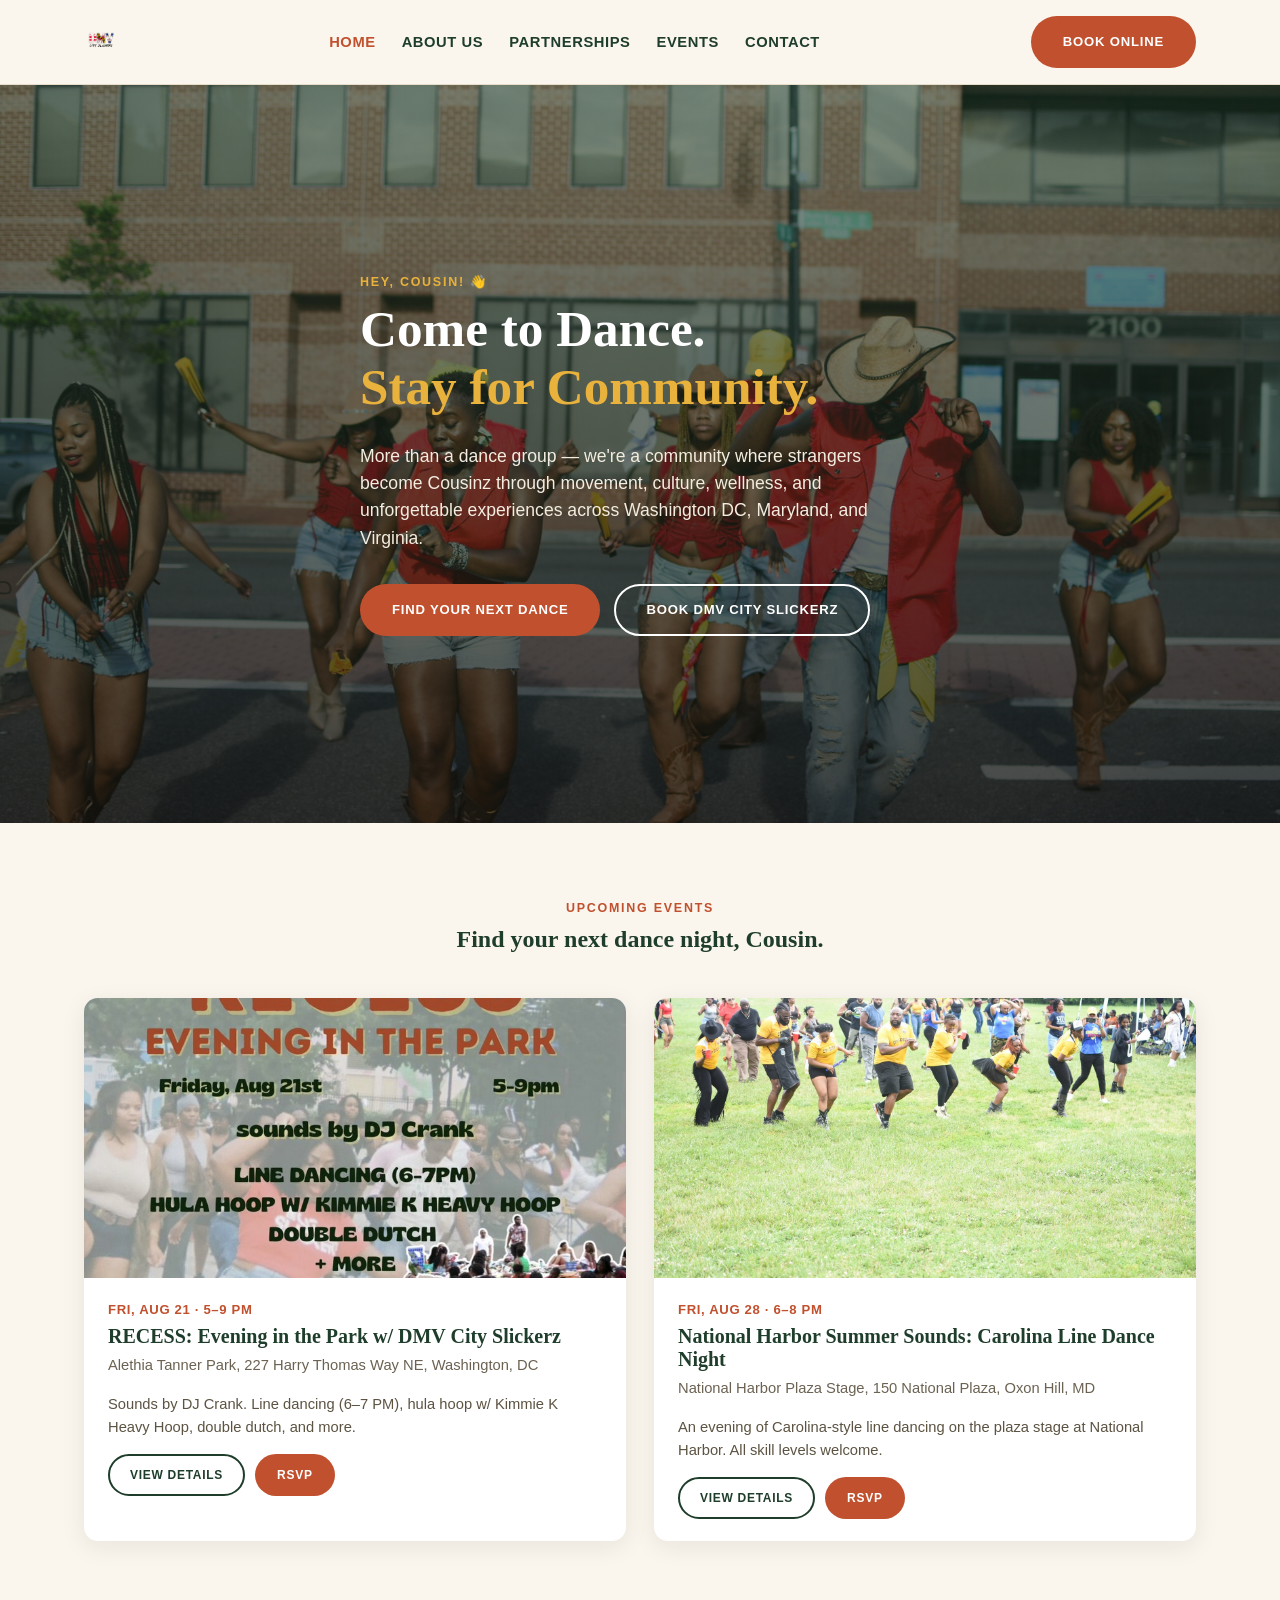
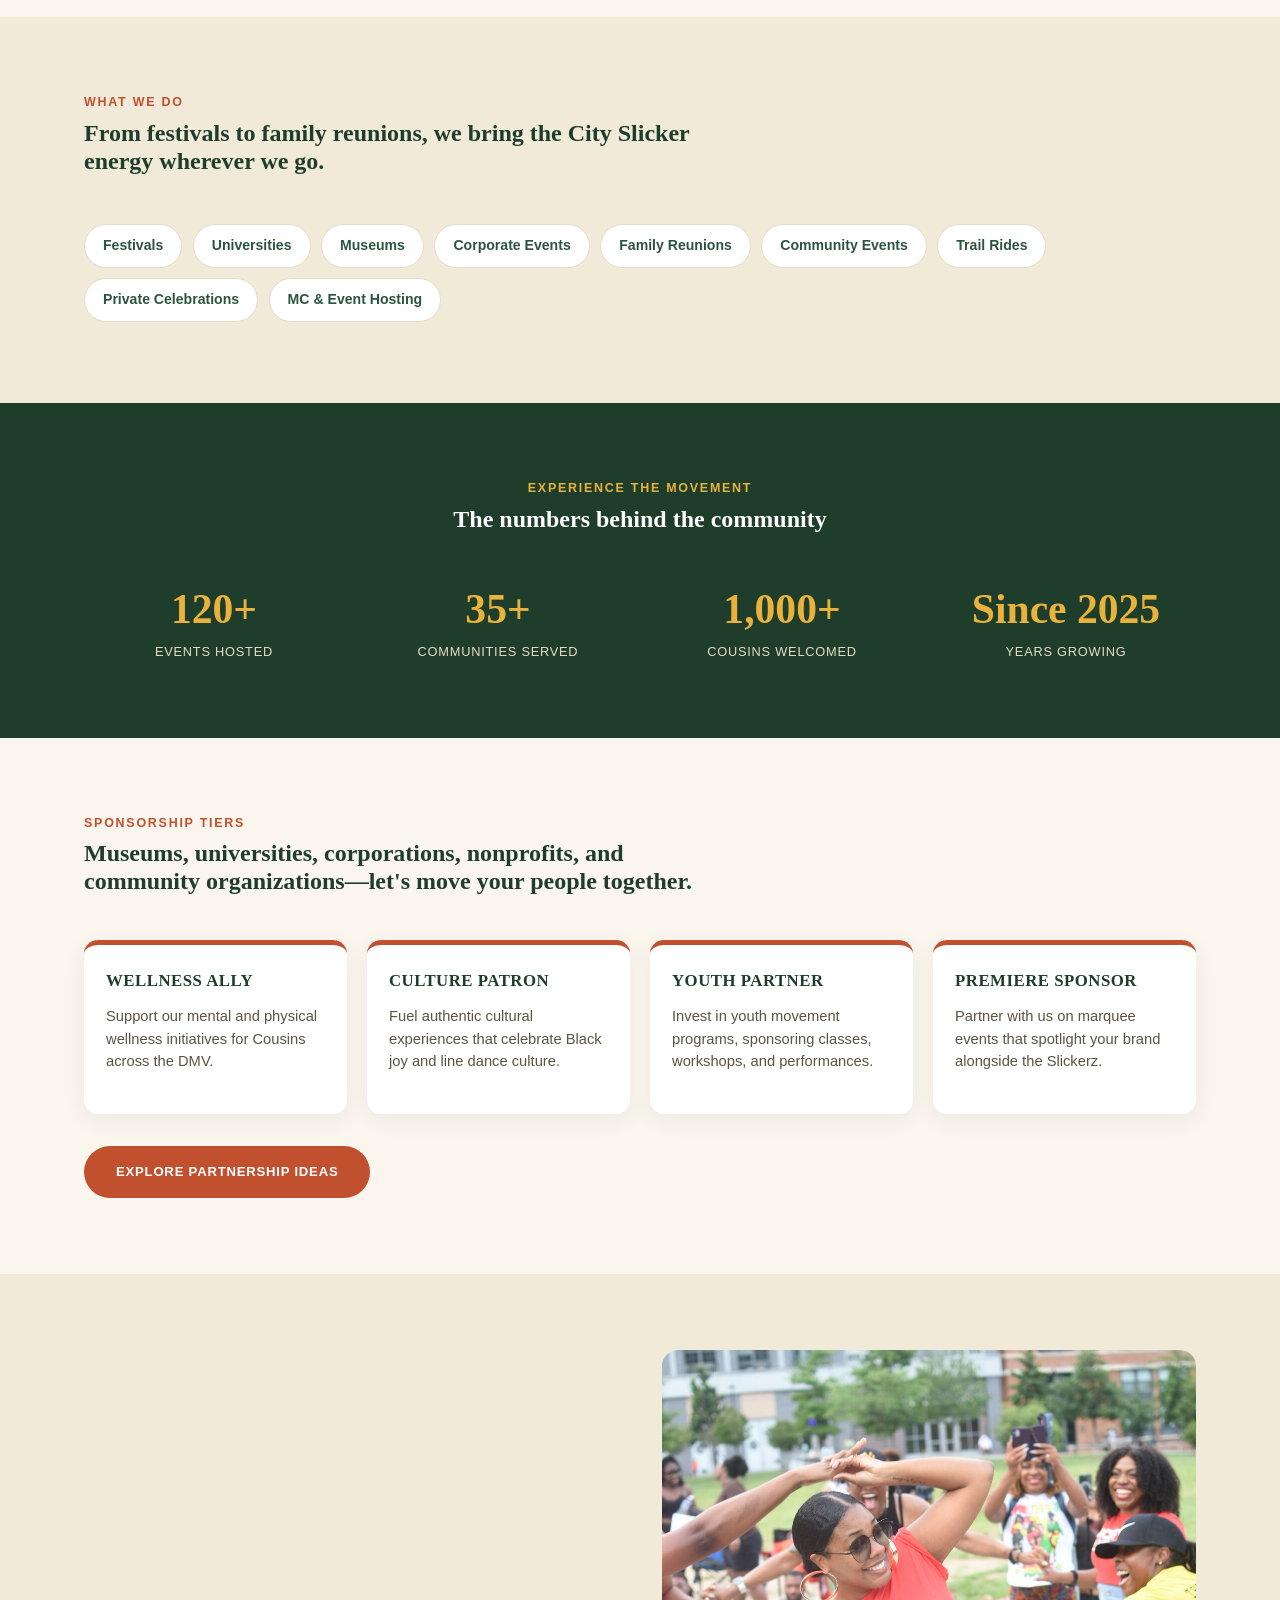
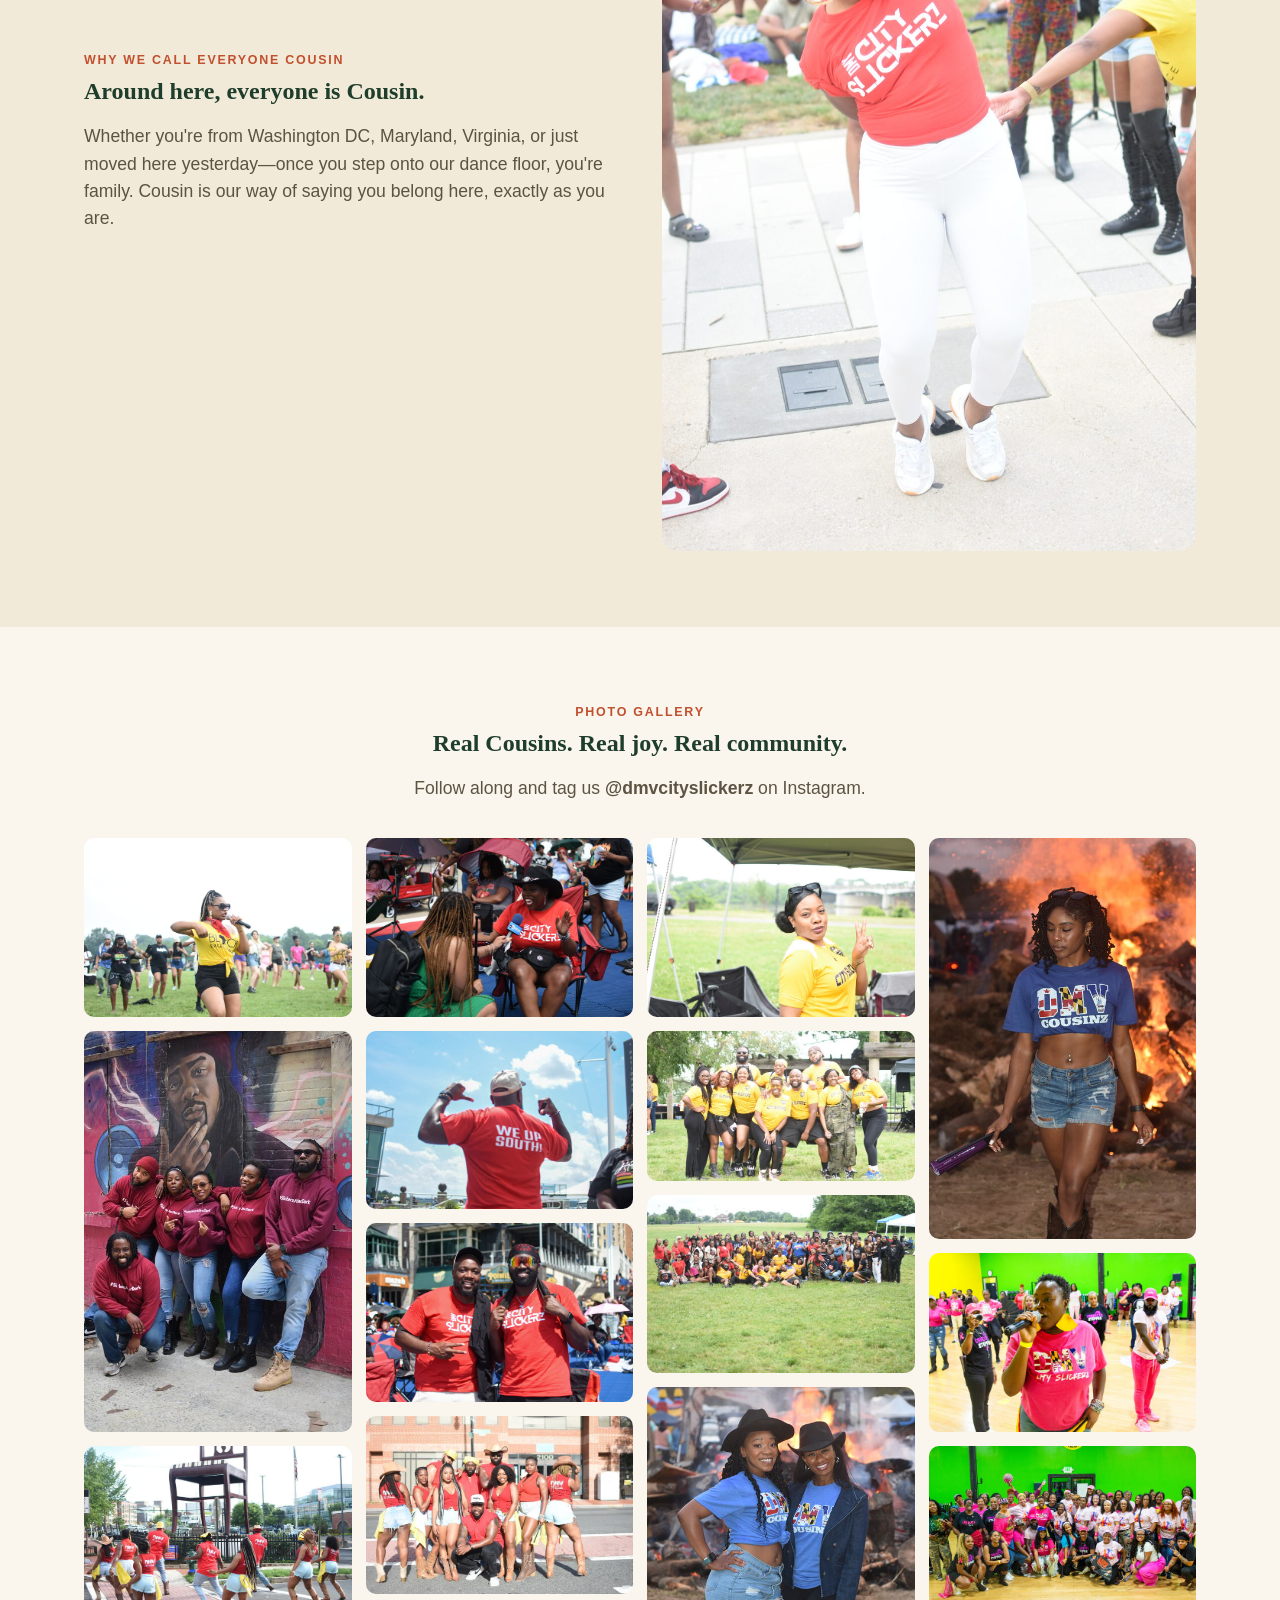
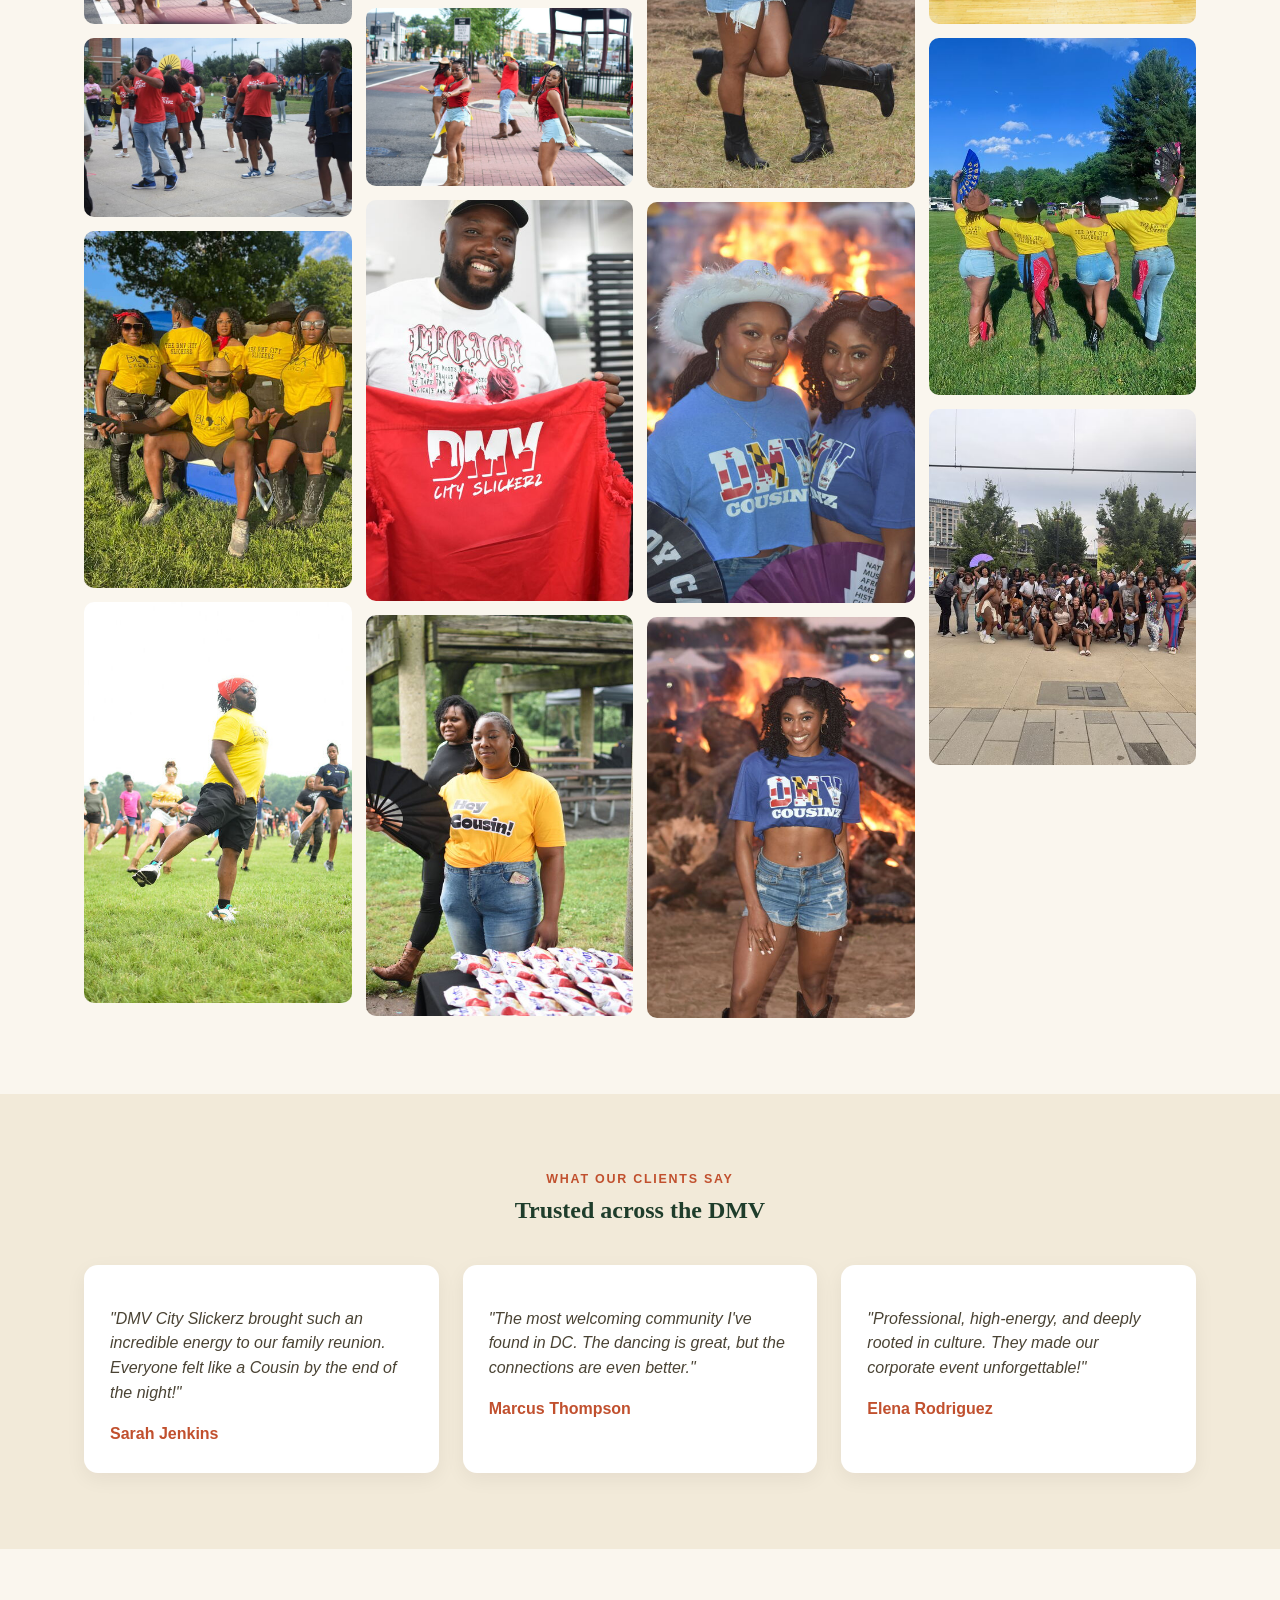
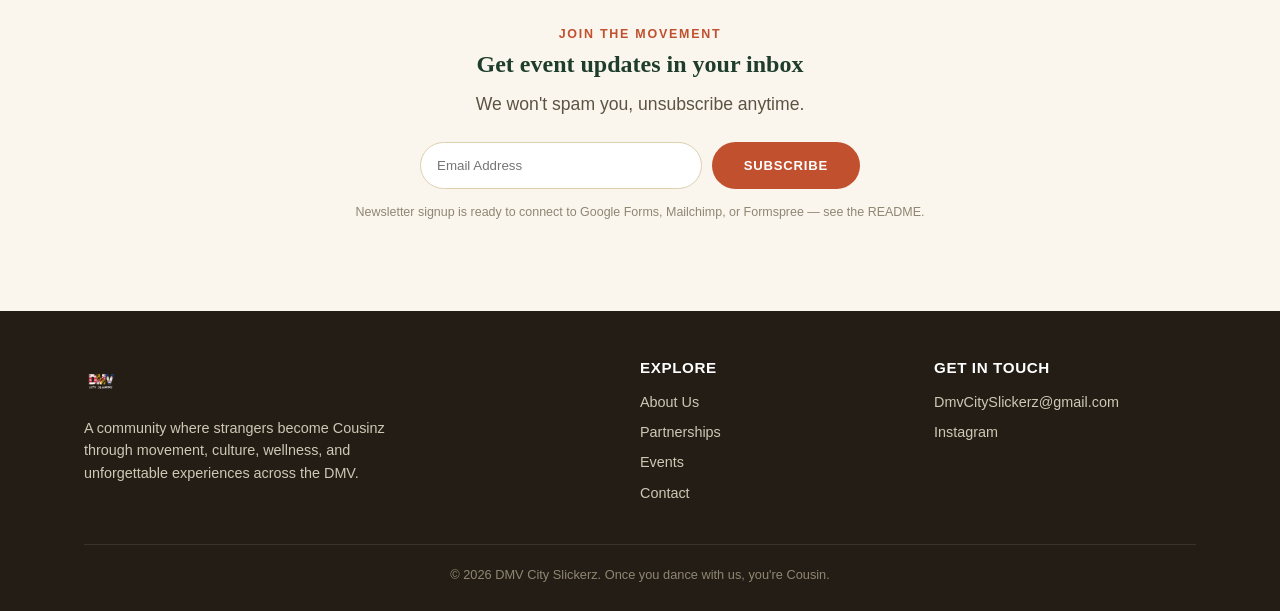
==== index.html @ c25ce5f4 "Replace logo text with image in header and footer" ====
<!DOCTYPE html>
<html lang="en">
<head>
<meta charset="UTF-8">
<meta name="viewport" content="width=device-width, initial-scale=1.0">
<title>DMV City Slickerz | Come to Dance. Stay for Community.</title>
<meta name="description" content="DMV City Slickerz is a line dance community across Washington DC, Maryland, and Virginia. Come to dance, stay for community — everyone's Cousin here.">
<link rel="stylesheet" href="css/style.css">
</head>
<body>

<header class="site-header">
  <nav class="nav">
    <a href="index.html" class="logo"><img src="images/logo-black.png" alt="DMV City Slickerz" style="height:44px;display:block;"></a>
    <ul class="nav-links">
      <li><a href="index.html" class="active">Home</a></li>
      <li><a href="about.html">About Us</a></li>
      <li><a href="partnerships.html">Partnerships</a></li>
      <li><a href="events.html">Events</a></li>
      <li><a href="contact.html">Contact</a></li>
    </ul>
    <div class="nav-cta">
      <a href="events.html" class="btn btn-rust">Book Online</a>
      <button class="nav-toggle" aria-label="Menu">&#9776;</button>
    </div>
  </nav>
</header>

<section class="hero" style="background-image:url('images/full_img_4703.jpg');">
  <div class="hero-inner">
    <span class="eyebrow">Hey, Cousin! &#128075;</span>
    <h1>Come to Dance.<br><em>Stay for Community.</em></h1>
    <p>More than a dance group — we're a community where strangers become Cousinz through movement, culture, wellness, and unforgettable experiences across Washington DC, Maryland, and Virginia.</p>
    <div class="btn-row">
      <a href="events.html" class="btn btn-rust">Find Your Next Dance</a>
      <a href="contact.html" class="btn btn-outline-light">Book DMV City Slickerz</a>
    </div>
  </div>
</section>

<section>
  <div class="wrap">
    <div class="section-head center" style="margin:0 auto 44px;">
      <span class="eyebrow">Upcoming Events</span>
      <h2>Find your next dance night, Cousin.</h2>
    </div>
    <div class="event-grid">
      <div class="event-card">
        <img src="images/full_recess_flyer.jpg" alt="RECESS: Evening in the Park flyer">
        <div class="event-body">
          <div class="event-date">Fri, Aug 21 &middot; 5&ndash;9 PM</div>
          <h3>RECESS: Evening in the Park w/ DMV City Slickerz</h3>
          <div class="event-loc">Alethia Tanner Park, 227 Harry Thomas Way NE, Washington, DC</div>
          <p style="font-size:.92rem;color:#5c5342;">Sounds by DJ Crank. Line dancing (6&ndash;7 PM), hula hoop w/ Kimmie K Heavy Hoop, double dutch, and more.</p>
          <div class="event-actions">
            <a href="events.html#recess" class="btn btn-outline">View Details</a>
            <a href="contact.html" class="btn btn-rust">RSVP</a>
          </div>
        </div>
      </div>
      <div class="event-card">
        <img src="images/full_dsc_0731.jpg" alt="Line dancers at a DMV City Slickerz event">
        <div class="event-body">
          <div class="event-date">Fri, Aug 28 &middot; 6&ndash;8 PM</div>
          <h3>National Harbor Summer Sounds: Carolina Line Dance Night</h3>
          <div class="event-loc">National Harbor Plaza Stage, 150 National Plaza, Oxon Hill, MD</div>
          <p style="font-size:.92rem;color:#5c5342;">An evening of Carolina-style line dancing on the plaza stage at National Harbor. All skill levels welcome.</p>
          <div class="event-actions">
            <a href="events.html#national-harbor" class="btn btn-outline">View Details</a>
            <a href="contact.html" class="btn btn-rust">RSVP</a>
          </div>
        </div>
      </div>
    </div>
  </div>
</section>

<section class="section-alt">
  <div class="wrap">
    <div class="section-head">
      <span class="eyebrow">What We Do</span>
      <h2>From festivals to family reunions, we bring the City Slicker energy wherever we go.</h2>
    </div>
    <div>
      <span class="tag-pill">Festivals</span>
      <span class="tag-pill">Universities</span>
      <span class="tag-pill">Museums</span>
      <span class="tag-pill">Corporate Events</span>
      <span class="tag-pill">Family Reunions</span>
      <span class="tag-pill">Community Events</span>
      <span class="tag-pill">Trail Rides</span>
      <span class="tag-pill">Private Celebrations</span>
      <span class="tag-pill">MC &amp; Event Hosting</span>
    </div>
  </div>
</section>

<section class="section-dark">
  <div class="wrap">
    <div class="section-head" style="max-width:640px;margin-left:auto;margin-right:auto;text-align:center;">
      <span class="eyebrow">Experience the Movement</span>
      <h2>The numbers behind the community</h2>
    </div>
    <div class="stats">
      <div><div class="stat-num">120+</div><div class="stat-label">Events Hosted</div></div>
      <div><div class="stat-num">35+</div><div class="stat-label">Communities Served</div></div>
      <div><div class="stat-num">1,000+</div><div class="stat-label">Cousins Welcomed</div></div>
      <div><div class="stat-num">Since 2025</div><div class="stat-label">Years Growing</div></div>
    </div>
  </div>
</section>

<section>
  <div class="wrap">
    <div class="section-head">
      <span class="eyebrow">Sponsorship Tiers</span>
      <h2>Museums, universities, corporations, nonprofits, and community organizations&mdash;let's move your people together.</h2>
    </div>
    <div class="tier-grid">
      <div class="tier-card">
        <h4>Wellness Ally</h4>
        <p>Support our mental and physical wellness initiatives for Cousins across the DMV.</p>
      </div>
      <div class="tier-card">
        <h4>Culture Patron</h4>
        <p>Fuel authentic cultural experiences that celebrate Black joy and line dance culture.</p>
      </div>
      <div class="tier-card">
        <h4>Youth Partner</h4>
        <p>Invest in youth movement programs, sponsoring classes, workshops, and performances.</p>
      </div>
      <div class="tier-card">
        <h4>Premiere Sponsor</h4>
        <p>Partner with us on marquee events that spotlight your brand alongside the Slickerz.</p>
      </div>
    </div>
    <div style="margin-top:32px;">
      <a href="partnerships.html" class="btn btn-rust">Explore Partnership Ideas</a>
    </div>
  </div>
</section>

<section class="section-alt">
  <div class="wrap" style="display:grid;grid-template-columns:1fr 1fr;gap:44px;align-items:center;">
    <div>
      <span class="eyebrow">Why We Call Everyone Cousin</span>
      <h2>Around here, everyone is Cousin.</h2>
      <p class="subtitle">Whether you're from Washington DC, Maryland, Virginia, or just moved here yesterday&mdash;once you step onto our dance floor, you're family. Cousin is our way of saying you belong here, exactly as you are.</p>
    </div>
    <img src="images/full_img_4966.jpg" alt="Cousin dancing at a DMV City Slickerz event" style="border-radius:16px;">
  </div>
</section>

<section>
  <div class="wrap">
    <div class="section-head center" style="margin:0 auto 36px;">
      <span class="eyebrow">Photo Gallery</span>
      <h2>Real Cousins. Real joy. Real community.</h2>
      <p class="subtitle">Follow along and tag us <strong>@dmvcityslickerz</strong> on Instagram.</p>
    </div>
    <div class="gallery-grid">
      <img src="images/thumb_img_4411.jpg" alt="DMV City Slickerz Cousins dancing">
      <img src="images/thumb_img_7108.jpg" alt="DMV City Slickerz community gathering">
      <img src="images/thumb_img_4708.jpg" alt="DMV City Slickerz line dance">
      <img src="images/thumb_img_4980.jpg" alt="DMV City Slickerz Cousins">
      <img src="images/thumb_40fb06c7897f46a4b75e49a58abe986f.jpg" alt="DMV City Slickerz community moment">
      <img src="images/thumb_img_4412.jpg" alt="DMV City Slickerz Cousins">
      <img src="images/thumb_img_4484.jpg" alt="DMV City Slickerz dance event">
      <img src="images/thumb_img_4488.jpg" alt="DMV City Slickerz Cousins dancing">
      <img src="images/thumb_img_4490.jpg" alt="DMV City Slickerz community">
      <img src="images/thumb_img_4683.jpg" alt="DMV City Slickerz Cousins">
      <img src="images/thumb_img_4705.jpg" alt="DMV City Slickerz line dance event">
      <img src="images/thumb_img_4724.jpg" alt="DMV City Slickerz Cousins dancing">
      <img src="images/thumb_dsc_0576.jpg" alt="DMV City Slickerz community event">
      <img src="images/thumb_dsc_0579.jpg" alt="DMV City Slickerz Cousins">
      <img src="images/thumb_dsc_0605.jpg" alt="DMV City Slickerz dance night">
      <img src="images/thumb_dsc_0809.jpg" alt="DMV City Slickerz Cousins celebrating">
      <img src="images/thumb_dsc_5017.jpg" alt="DMV City Slickerz event">
      <img src="images/thumb_dsc_5034.jpg" alt="DMV City Slickerz Cousins dancing">
      <img src="images/thumb_dsc_5049.jpg" alt="DMV City Slickerz community moment">
      <img src="images/thumb_dsc_5057.jpg" alt="DMV City Slickerz Cousins">
      <img src="images/thumb_img_6226.jpg" alt="DMV City Slickerz event">
      <img src="images/thumb_img_6274.jpg" alt="DMV City Slickerz Cousins dancing">
      <img src="images/thumb_img_7828.jpg" alt="DMV City Slickerz community">
      <img src="images/thumb_img_1952.jpg" alt="DMV City Slickerz Cousins">
    </div>
  </div>
</section>

<section class="section-alt">
  <div class="wrap">
    <div class="section-head center" style="margin:0 auto 40px;">
      <span class="eyebrow">What Our Clients Say</span>
      <h2>Trusted across the DMV</h2>
    </div>
    <div class="testi-grid">
      <div class="testi-card">
        <p>"DMV City Slickerz brought such an incredible energy to our family reunion. Everyone felt like a Cousin by the end of the night!"</p>
        <div class="testi-name">Sarah Jenkins</div>
      </div>
      <div class="testi-card">
        <p>"The most welcoming community I've found in DC. The dancing is great, but the connections are even better."</p>
        <div class="testi-name">Marcus Thompson</div>
      </div>
      <div class="testi-card">
        <p>"Professional, high-energy, and deeply rooted in culture. They made our corporate event unforgettable!"</p>
        <div class="testi-name">Elena Rodriguez</div>
      </div>
    </div>
  </div>
</section>

<section>
  <div class="wrap center">
    <span class="eyebrow">Join the Movement</span>
    <h2>Get event updates in your inbox</h2>
    <p class="subtitle" style="max-width:520px;margin:0 auto 24px;">We won't spam you, unsubscribe anytime.</p>
    <form action="https://formspree.io/f/your-form-id" method="POST" style="max-width:440px;margin:0 auto;display:flex;gap:10px;flex-wrap:wrap;justify-content:center;">
      <input type="email" name="email" placeholder="Email Address" required style="flex:1;min-width:220px;padding:14px 16px;border-radius:999px;border:1px solid #ddd0b0;">
      <button type="submit" class="btn btn-rust">Subscribe</button>
    </form>
    <p style="font-size:.78rem;color:#8f8672;margin-top:14px;">Newsletter signup is ready to connect to Google Forms, Mailchimp, or Formspree &mdash; see the README.</p>
  </div>
</section>

<footer class="site-footer">
  <div class="wrap">
    <div class="footer-grid">
      <div>
        <a href="index.html" class="logo" style="color:#fff;"><img src="images/logo-white.png" alt="DMV City Slickerz" style="height:44px;display:block;"></a>
        <p style="margin-top:14px;max-width:320px;">A community where strangers become Cousinz through movement, culture, wellness, and unforgettable experiences across the DMV.</p>
      </div>
      <div>
        <h4>Explore</h4>
        <a href="about.html">About Us</a>
        <a href="partnerships.html">Partnerships</a>
        <a href="events.html">Events</a>
        <a href="contact.html">Contact</a>
      </div>
      <div>
        <h4>Get In Touch</h4>
        <a href="mailto:DmvCitySlickerz@gmail.com">DmvCitySlickerz@gmail.com</a>
        <a href="https://instagram.com/dmvcityslickerz" target="_blank" rel="noopener">Instagram</a>
      </div>
    </div>
    <div class="footer-bottom">&copy; 2026 DMV City Slickerz. Once you dance with us, you're Cousin.</div>
  </div>
</footer>

<script src="js/main.js"></script>
</body>
</html>
---- css/style.css ----
:root{
  --cream:#faf6ee;
  --cream-2:#f2ead9;
  --green:#1f3d2b;
  --green-2:#2c5540;
  --rust:#c1502e;
  --rust-2:#a83f22;
  --gold:#e8b23c;
  --ink:#241d15;
  --maxw:1160px;
}
*{box-sizing:border-box;}
html{scroll-behavior:smooth;}
body{
  margin:0;
  font-family:'Trebuchet MS','Segoe UI',Verdana,sans-serif;
  background:var(--cream);
  color:var(--ink);
  line-height:1.55;
}
h1,h2,h3,h4{
  font-family:Georgia,'Times New Roman',serif;
  color:var(--green);
  margin:0 0 .5em;
  line-height:1.15;
}
a{color:inherit;}
img{max-width:100%;display:block;}
.wrap{max-width:var(--maxw);margin:0 auto;padding:0 24px;}
.eyebrow{
  text-transform:uppercase;
  letter-spacing:.14em;
  font-size:.78rem;
  font-weight:700;
  color:var(--rust);
  margin-bottom:.6em;
  display:block;
}
.btn{
  display:inline-block;
  padding:14px 30px;
  border-radius:999px;
  font-weight:700;
  text-decoration:none;
  text-transform:uppercase;
  letter-spacing:.06em;
  font-size:.82rem;
  border:2px solid transparent;
  cursor:pointer;
  transition:transform .15s ease, opacity .15s ease;
}
.btn:hover{transform:translateY(-2px);}
.btn-rust{background:var(--rust);color:#fff;}
.btn-outline{background:transparent;color:var(--green);border-color:var(--green);}
.btn-outline-light{background:transparent;color:#fff;border-color:#fff;}
.btn-row{display:flex;gap:14px;flex-wrap:wrap;}

/* NAV */
.site-header{
  background:var(--cream);
  border-bottom:1px solid #e6dcc7;
  position:sticky;top:0;z-index:50;
}
.nav{
  display:flex;align-items:center;justify-content:space-between;
  padding:16px 24px;max-width:var(--maxw);margin:0 auto;
}
.logo{
  font-family:Georgia,serif;
  font-weight:700;
  font-size:1.15rem;
  letter-spacing:.03em;
  color:var(--green);
  text-decoration:none;
}
.logo span{color:var(--rust);}
.nav-links{list-style:none;display:flex;gap:26px;margin:0;padding:0;}
.nav-links a{
  text-decoration:none;color:var(--green);font-weight:600;
  font-size:.92rem;text-transform:uppercase;letter-spacing:.04em;
}
.nav-links a.active,.nav-links a:hover{color:var(--rust);}
.nav-cta{display:flex;gap:12px;align-items:center;}
.nav-toggle{display:none;}
@media(max-width:840px){
  .nav-links{display:none;}
  .nav-toggle{display:block;background:none;border:none;font-size:1.6rem;color:var(--green);cursor:pointer;}
}

/* HERO */
.hero{
  position:relative;
  min-height:82vh;
  display:flex;align-items:center;
  background-size:cover;background-position:center;
  color:#fff;
}
.hero::after{
  content:'';position:absolute;inset:0;
  background:linear-gradient(180deg,rgba(31,61,43,.55),rgba(20,20,15,.75));
}
.hero-inner{position:relative;z-index:2;max-width:var(--maxw);margin:0 auto;padding:0 24px;}
.hero .eyebrow{color:var(--gold);}
.hero h1{
  color:#fff;font-size:3.2rem;max-width:780px;
}
.hero h1 em{color:var(--gold);font-style:normal;}
.hero p{max-width:560px;font-size:1.1rem;margin-bottom:1.8em;color:#f3ede0;}
@media(max-width:640px){.hero h1{font-size:2.1rem;}}

/* SECTIONS */
section{padding:76px 0;}
.section-head{max-width:640px;margin-bottom:44px;}
.section-alt{background:var(--cream-2);}
.section-dark{background:var(--green);color:#f3ede0;}
.section-dark h2,.section-dark h3{color:#fff;}
.section-dark .eyebrow{color:var(--gold);}

/* EVENT CARDS */
.event-grid{display:grid;grid-template-columns:repeat(2,1fr);gap:28px;}
@media(max-width:760px){.event-grid{grid-template-columns:1fr;}}
.event-card{
  background:#fff;border-radius:14px;overflow:hidden;
  box-shadow:0 6px 24px rgba(31,25,13,.08);
}
.event-card img{width:100%;height:280px;object-fit:cover;}
.event-body{padding:22px 24px;}
.event-date{color:var(--rust);font-weight:700;text-transform:uppercase;font-size:.82rem;letter-spacing:.05em;margin-bottom:.4em;}
.event-body h3{font-size:1.25rem;margin-bottom:.3em;}
.event-loc{color:#6b6252;font-size:.92rem;margin-bottom:1.1em;}
.event-actions{display:flex;gap:10px;flex-wrap:wrap;}
.event-actions .btn{padding:10px 20px;font-size:.75rem;}

/* GRID / CARDS generic */
.card-grid{display:grid;grid-template-columns:repeat(3,1fr);gap:24px;}
@media(max-width:900px){.card-grid{grid-template-columns:repeat(2,1fr);}}
@media(max-width:560px){.card-grid{grid-template-columns:1fr;}}
.tag-pill{
  display:inline-block;background:#fff;border:1px solid #e6dcc7;
  border-radius:999px;padding:10px 18px;margin:5px 6px 5px 0;font-size:.88rem;font-weight:600;color:var(--green-2);
}

/* STATS */
.stats{display:grid;grid-template-columns:repeat(4,1fr);gap:24px;text-align:center;}
@media(max-width:700px){.stats{grid-template-columns:repeat(2,1fr);}}
.stat-num{font-family:Georgia,serif;font-size:2.6rem;color:var(--gold);font-weight:700;}
.stat-label{text-transform:uppercase;letter-spacing:.06em;font-size:.8rem;color:#e6dcc7;}

/* SPONSOR TIERS */
.tier-grid{display:grid;grid-template-columns:repeat(4,1fr);gap:20px;}
@media(max-width:900px){.tier-grid{grid-template-columns:repeat(2,1fr);}}
@media(max-width:560px){.tier-grid{grid-template-columns:1fr;}}
.tier-card{background:#fff;border-radius:14px;padding:26px 22px;box-shadow:0 6px 24px rgba(31,25,13,.06);border-top:5px solid var(--rust);}
.tier-card h4{font-size:1.05rem;text-transform:uppercase;letter-spacing:.03em;}
.tier-card p{font-size:.92rem;color:#5c5342;}

/* GALLERY */
.gallery-grid{
  columns:4 220px;column-gap:14px;
}
.gallery-grid img{width:100%;margin:0 0 14px;border-radius:10px;break-inside:avoid;}
@media(max-width:640px){.gallery-grid{columns:2 160px;}}

/* VOLUNTEER LIST */
.vol-list{list-style:none;padding:0;margin:0 0 28px;}
.vol-list li{
  padding:16px 0;border-bottom:1px solid rgba(255,255,255,.15);
}
.vol-list b{color:var(--gold);}

/* TESTIMONIALS */
.testi-grid{display:grid;grid-template-columns:repeat(3,1fr);gap:24px;}
@media(max-width:840px){.testi-grid{grid-template-columns:1fr;}}
.testi-card{background:#fff;border-radius:14px;padding:26px;box-shadow:0 6px 20px rgba(31,25,13,.06);}
.testi-card p{font-style:italic;color:#4a4334;}
.testi-name{font-weight:700;color:var(--rust);margin-top:14px;}

/* FORM */
.form-box{background:#fff;border-radius:16px;padding:34px;box-shadow:0 8px 30px rgba(31,25,13,.08);max-width:640px;}
.form-row{display:grid;grid-template-columns:1fr 1fr;gap:16px;margin-bottom:16px;}
@media(max-width:560px){.form-row{grid-template-columns:1fr;}}
.form-box label{font-weight:700;font-size:.85rem;text-transform:uppercase;letter-spacing:.03em;color:var(--green-2);display:block;margin-bottom:6px;}
.form-box input,.form-box select,.form-box textarea{
  width:100%;padding:12px 14px;border:1px solid #ddd0b0;border-radius:8px;
  font-family:inherit;font-size:.95rem;background:var(--cream);
}
.form-note{background:var(--cream-2);border:1px dashed #c9bb95;border-radius:10px;padding:14px 18px;font-size:.85rem;color:#6b6250;margin-top:18px;}

/* FOOTER */
.site-footer{background:var(--ink);color:#cfc7b4;padding:48px 0 26px;font-size:.9rem;}
.footer-grid{display:grid;grid-template-columns:2fr 1fr 1fr;gap:32px;margin-bottom:32px;}
@media(max-width:700px){.footer-grid{grid-template-columns:1fr;}}
.footer-grid h4{color:#fff;font-size:.95rem;text-transform:uppercase;letter-spacing:.04em;margin-bottom:14px;font-family:inherit;}
.footer-grid a{display:block;color:#cfc7b4;text-decoration:none;margin-bottom:8px;}
.footer-grid a:hover{color:var(--gold);}
.footer-bottom{border-top:1px solid #3a3327;padding-top:20px;text-align:center;color:#8f8672;font-size:.8rem;}

.center{text-align:center;}
.mb-0{margin-bottom:0;}
.subtitle{font-size:1.1rem;color:#5c5342;}
.section-dark .subtitle{color:#dcd5c3;}
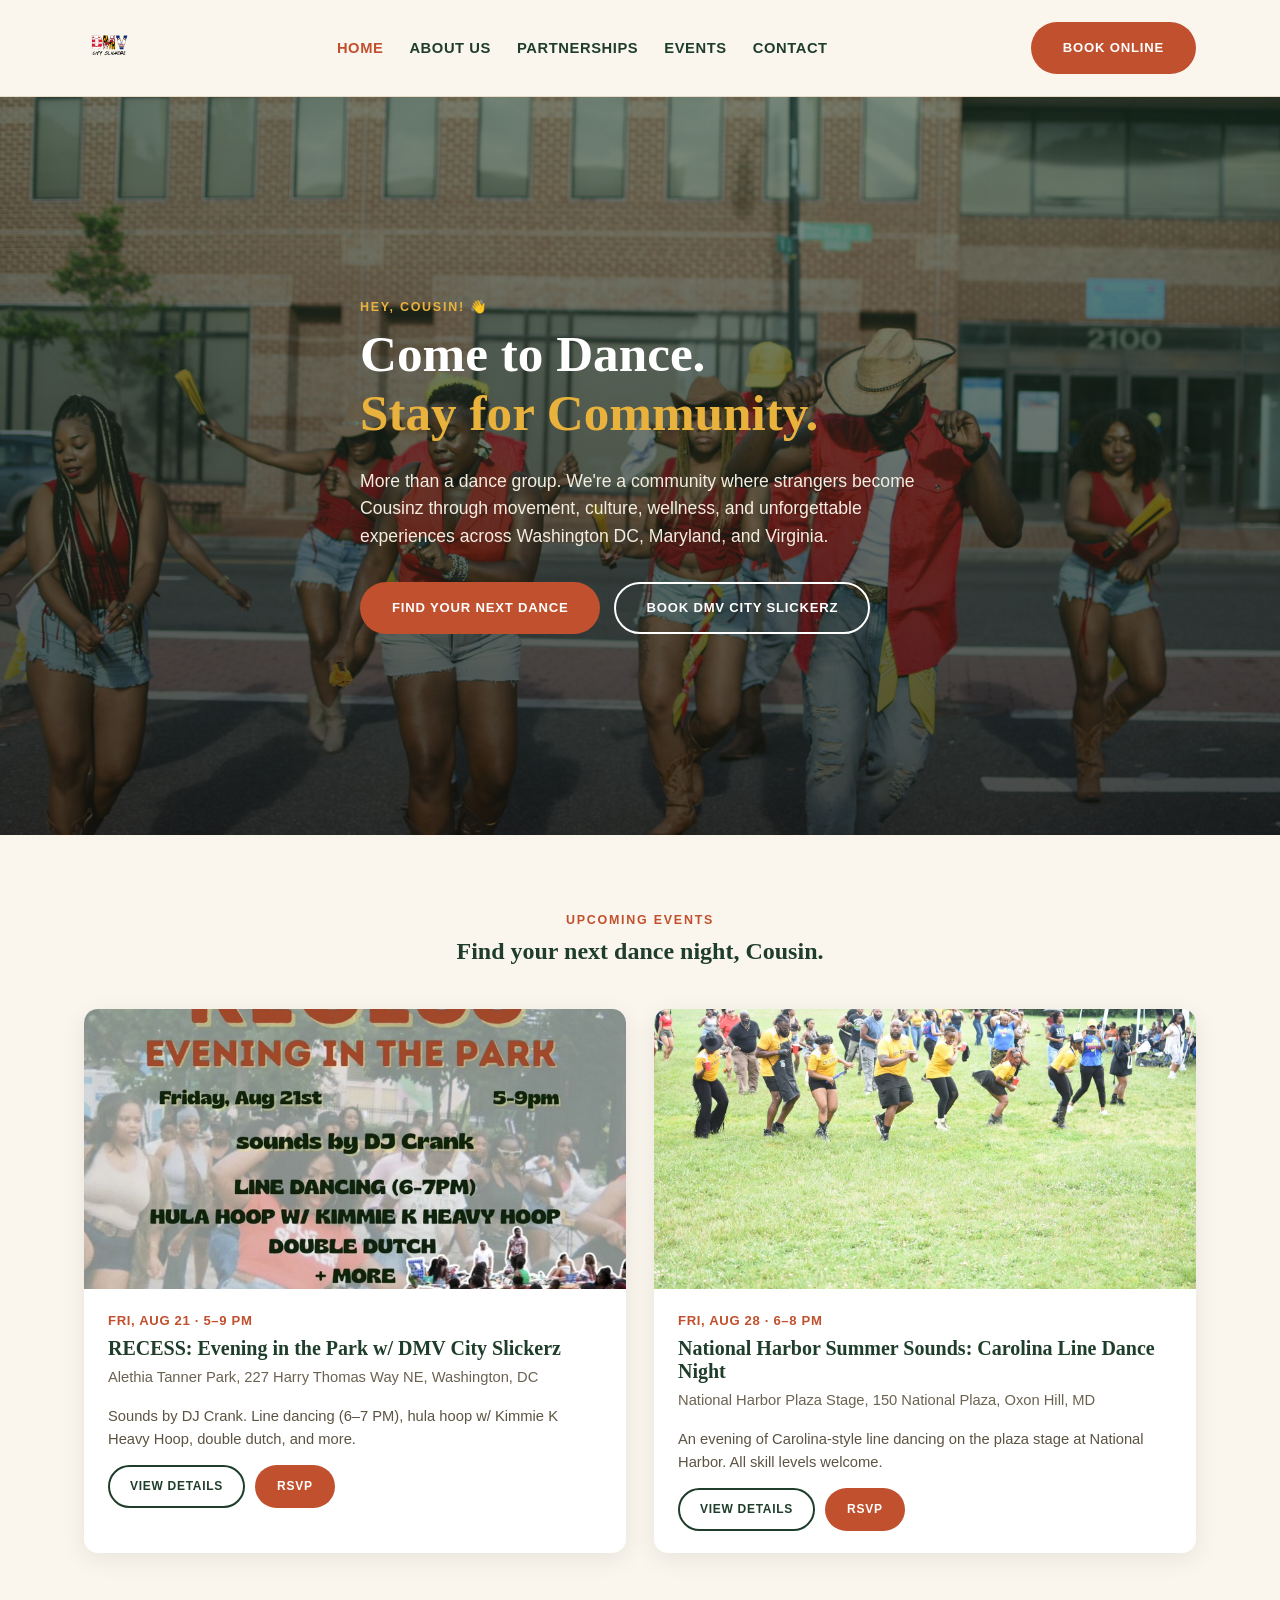
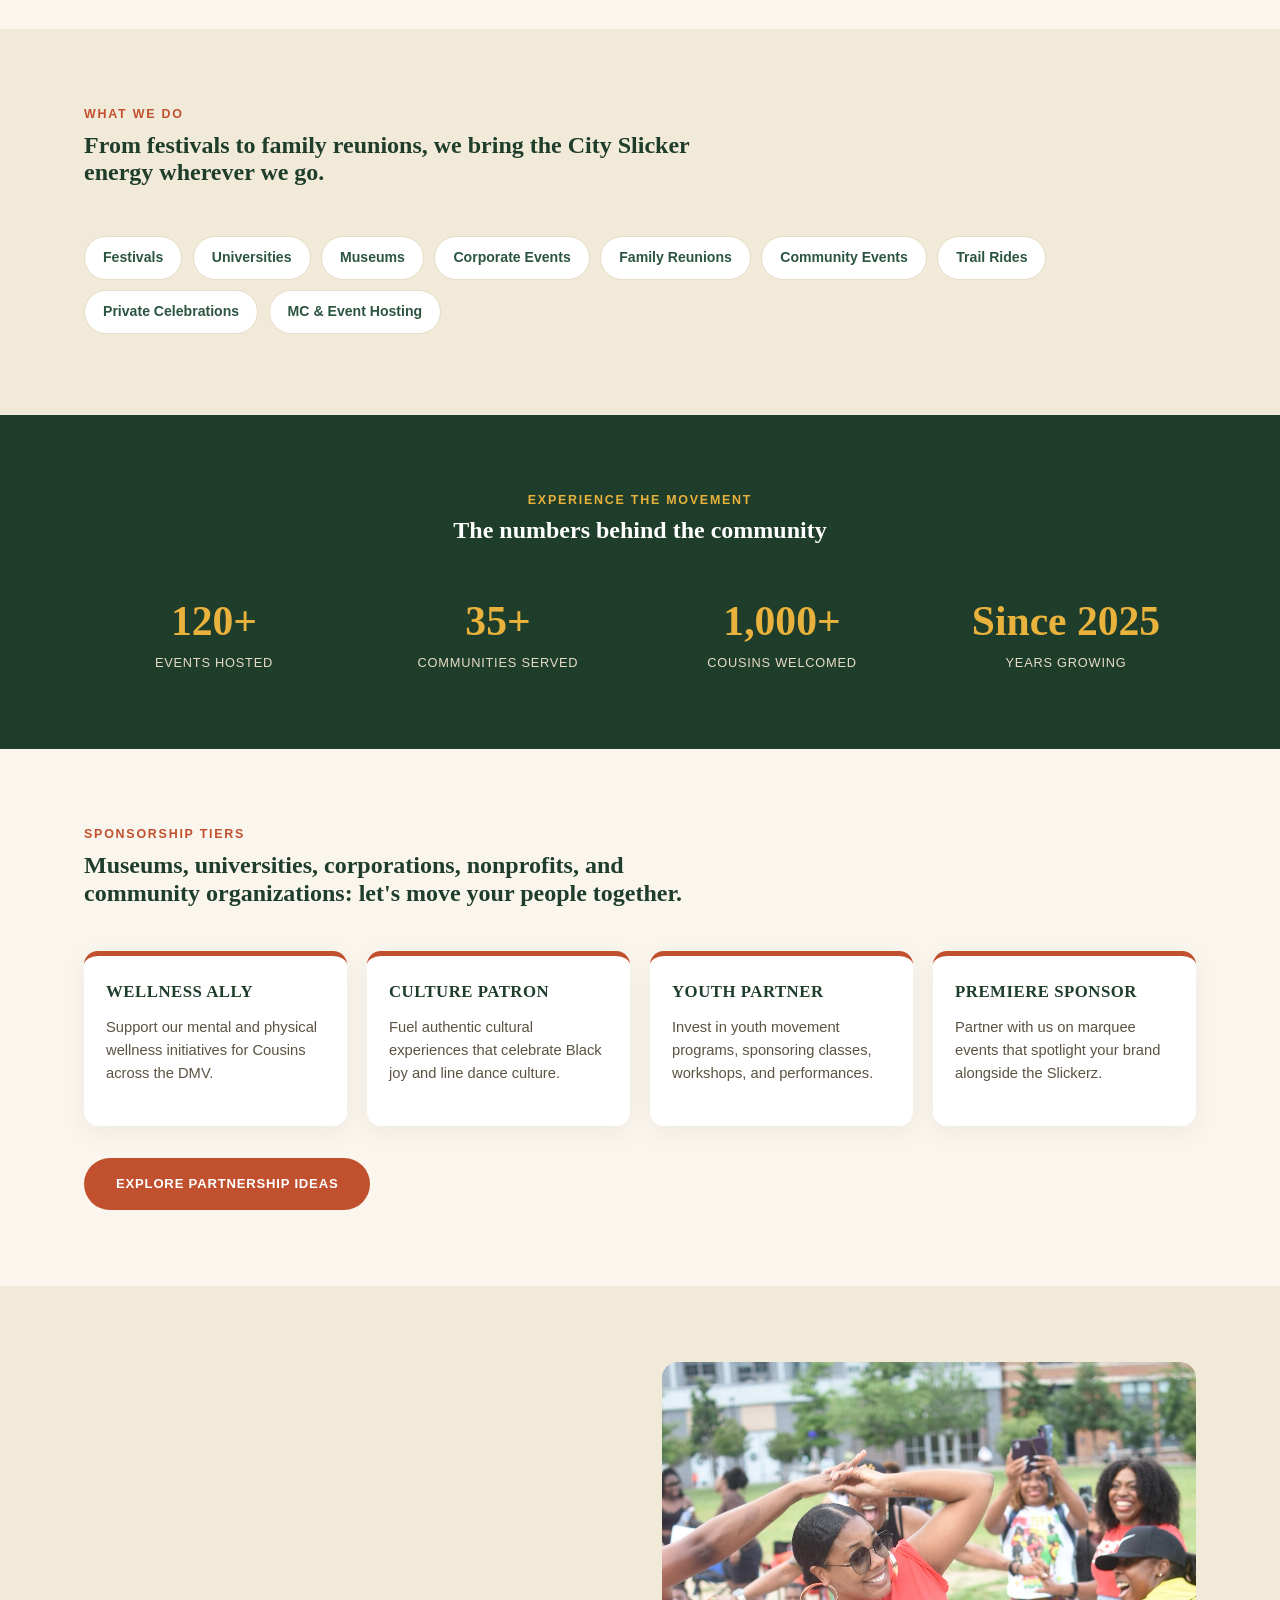
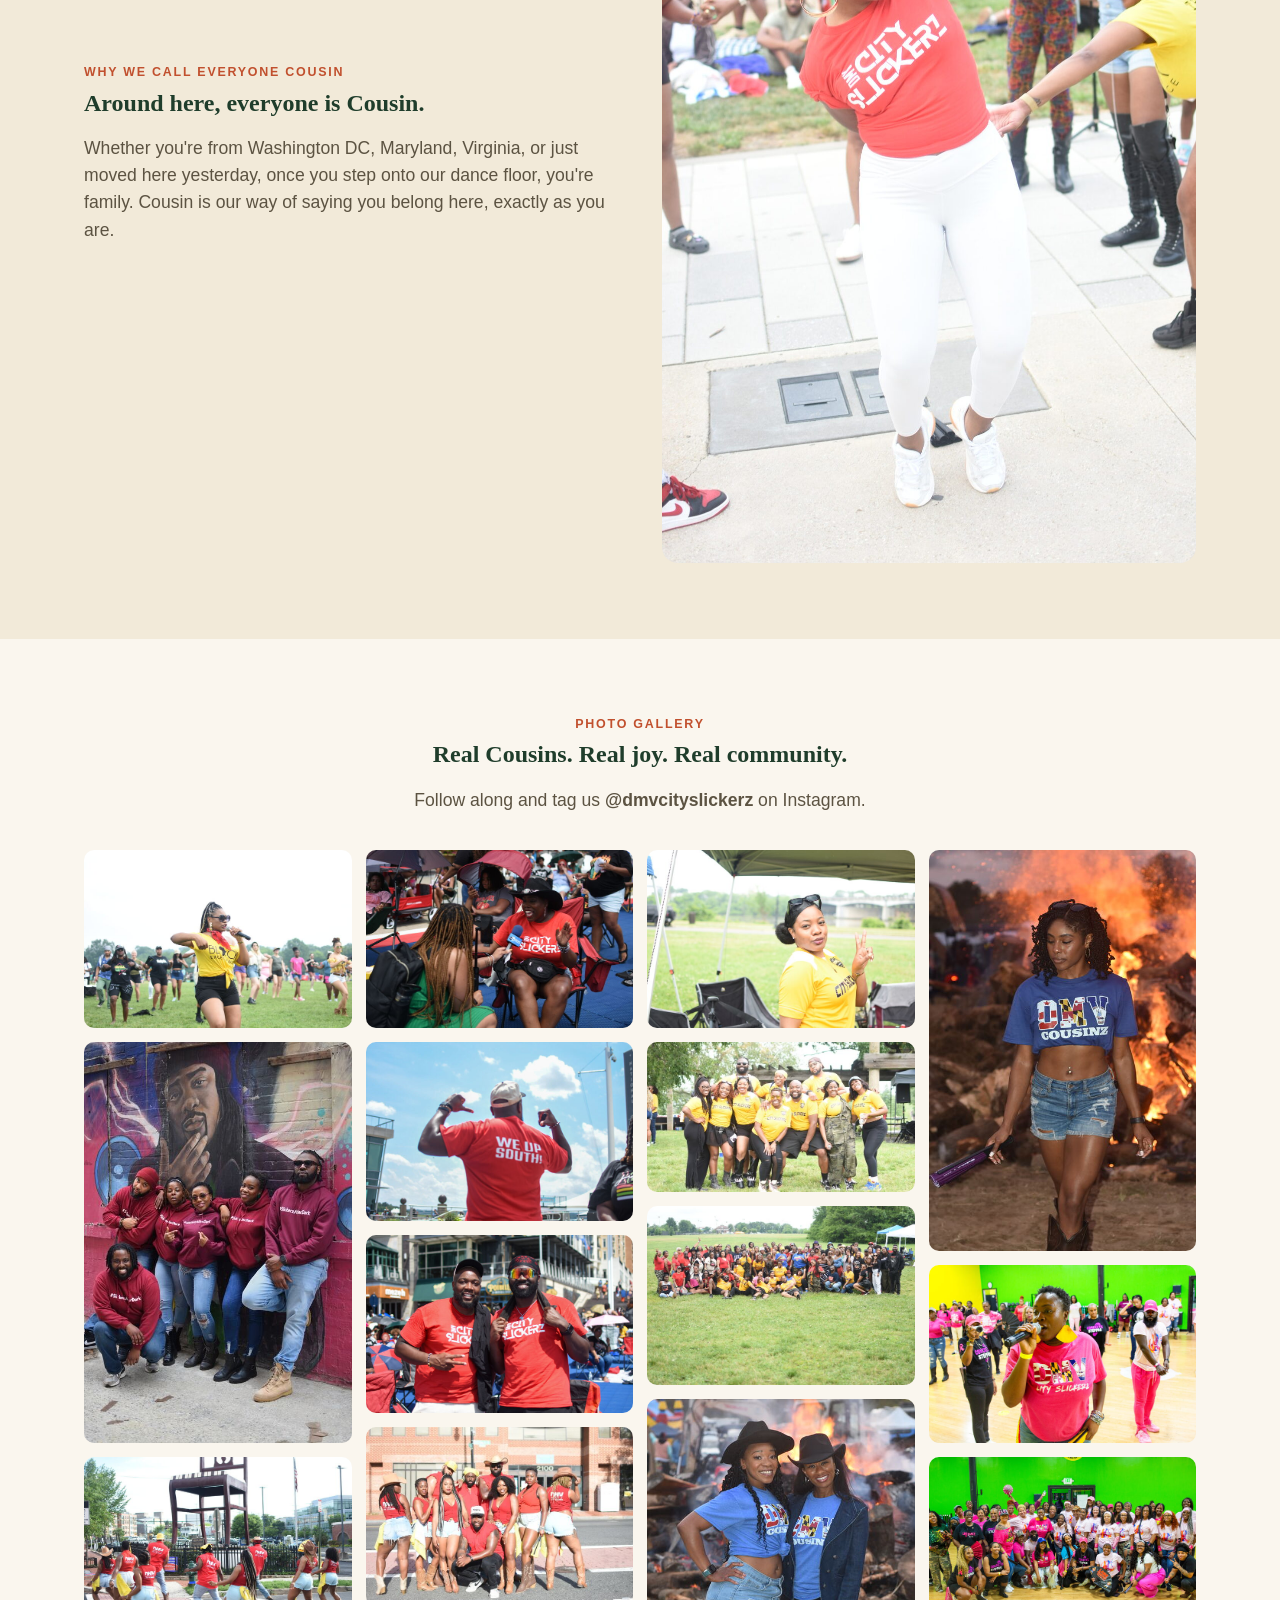
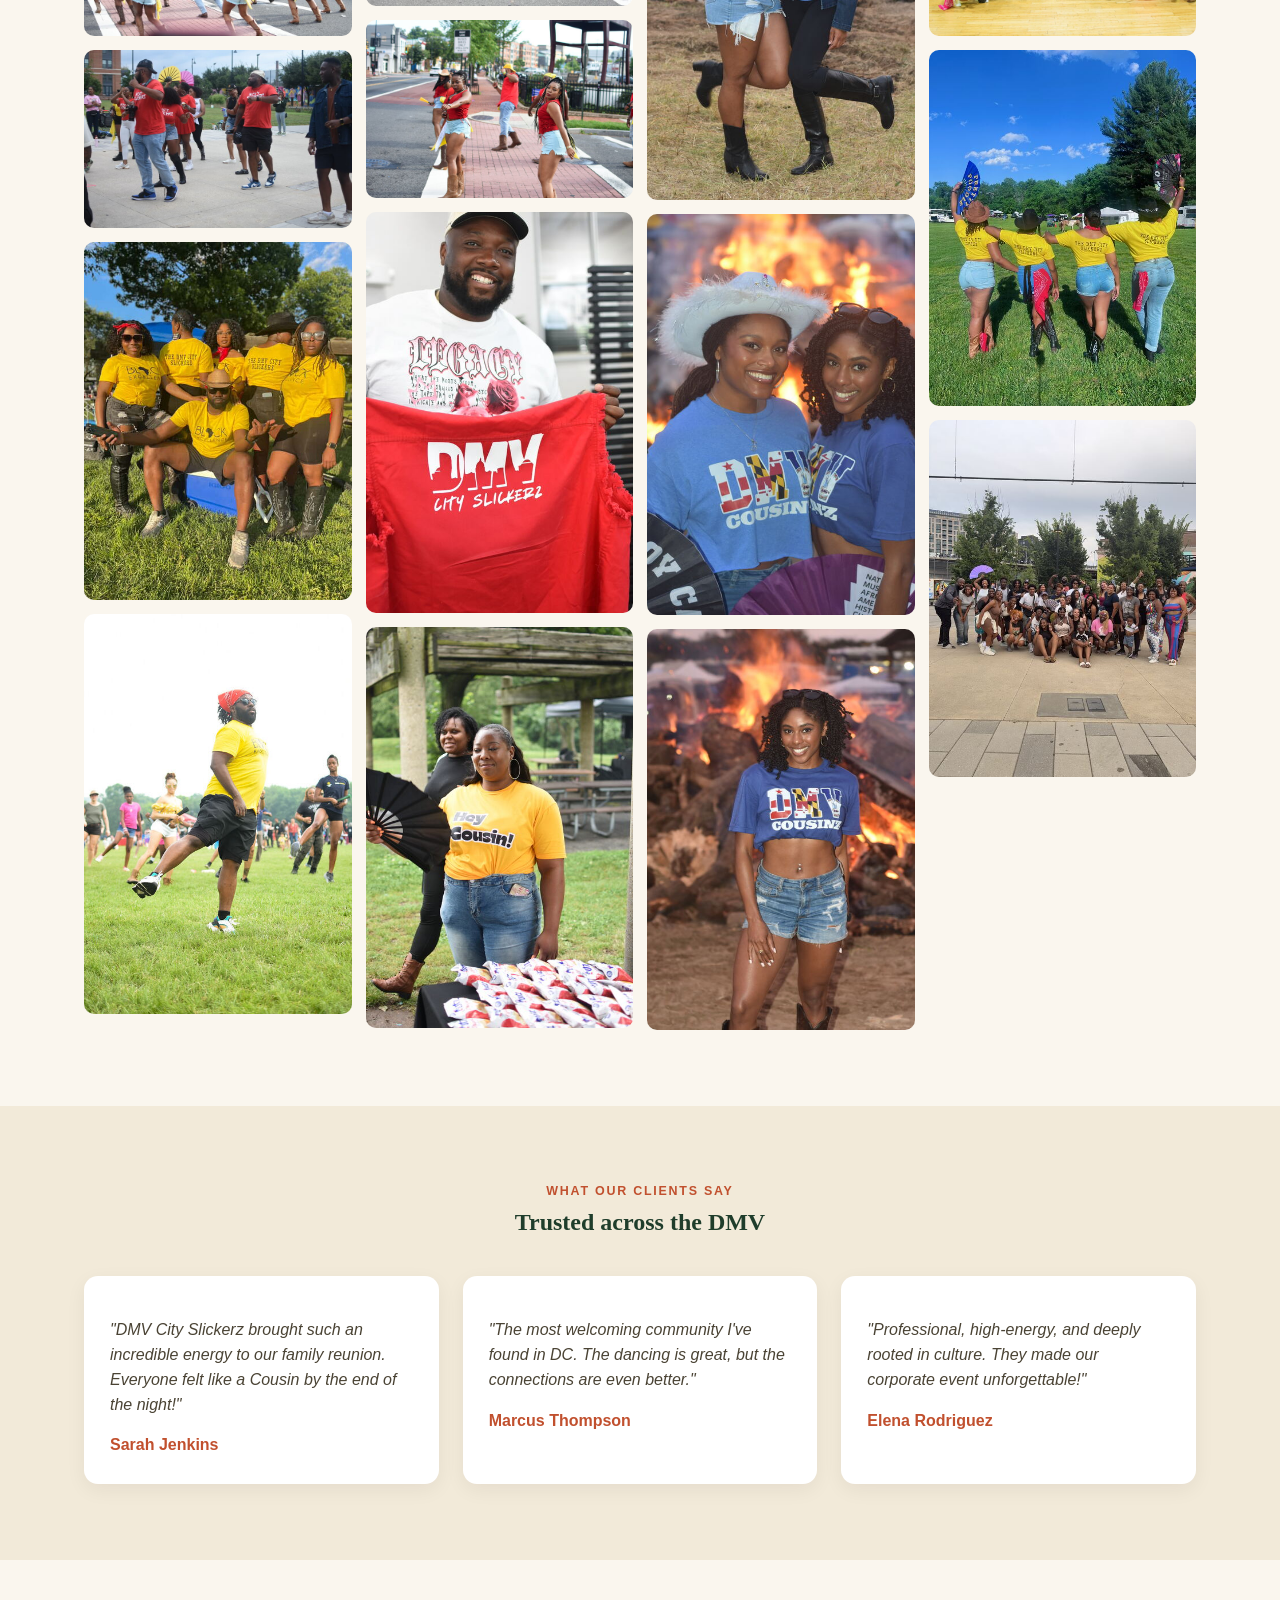
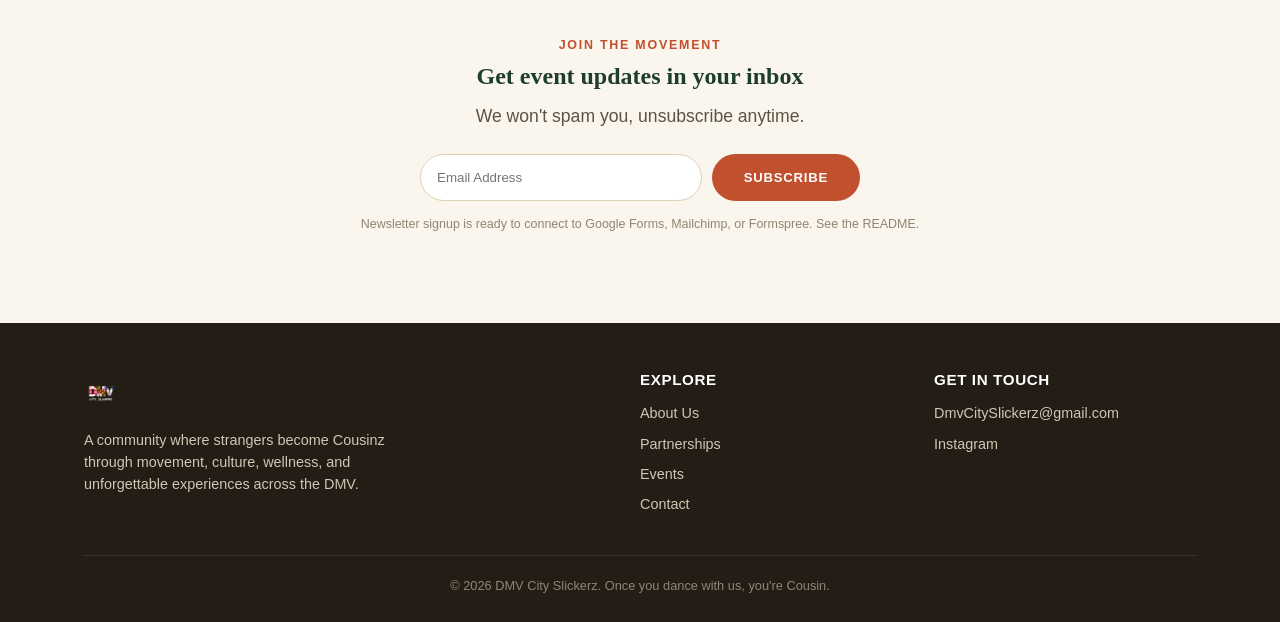
==== commit 1016fc9d: "Enlarge nav logo and remove em dashes from copy Updated the wording in various sections for clarity " ====
--- a/index.html
+++ b/index.html
@@ -4,14 +4,14 @@
 <meta charset="UTF-8">
 <meta name="viewport" content="width=device-width, initial-scale=1.0">
 <title>DMV City Slickerz | Come to Dance. Stay for Community.</title>
-<meta name="description" content="DMV City Slickerz is a line dance community across Washington DC, Maryland, and Virginia. Come to dance, stay for community — everyone's Cousin here.">
+<meta name="description" content="DMV City Slickerz is a line dance community across Washington DC, Maryland, and Virginia. Come to dance, stay for community. Everyone's Cousin here.">
 <link rel="stylesheet" href="css/style.css">
 </head>
 <body>
 
 <header class="site-header">
   <nav class="nav">
-    <a href="index.html" class="logo"><img src="images/logo-black.png" alt="DMV City Slickerz" style="height:44px;display:block;"></a>
+    <a href="index.html" class="logo"><img src="images/logo-black.png" alt="DMV City Slickerz" style="height:64px;display:block;"></a>
     <ul class="nav-links">
       <li><a href="index.html" class="active">Home</a></li>
       <li><a href="about.html">About Us</a></li>
@@ -30,7 +30,7 @@
   <div class="hero-inner">
     <span class="eyebrow">Hey, Cousin! &#128075;</span>
     <h1>Come to Dance.<br><em>Stay for Community.</em></h1>
-    <p>More than a dance group — we're a community where strangers become Cousinz through movement, culture, wellness, and unforgettable experiences across Washington DC, Maryland, and Virginia.</p>
+    <p>More than a dance group. We're a community where strangers become Cousinz through movement, culture, wellness, and unforgettable experiences across Washington DC, Maryland, and Virginia.</p>
     <div class="btn-row">
       <a href="events.html" class="btn btn-rust">Find Your Next Dance</a>
       <a href="contact.html" class="btn btn-outline-light">Book DMV City Slickerz</a>
@@ -114,7 +114,7 @@
   <div class="wrap">
     <div class="section-head">
       <span class="eyebrow">Sponsorship Tiers</span>
-      <h2>Museums, universities, corporations, nonprofits, and community organizations&mdash;let's move your people together.</h2>
+      <h2>Museums, universities, corporations, nonprofits, and community organizations: let's move your people together.</h2>
     </div>
     <div class="tier-grid">
       <div class="tier-card">
@@ -145,7 +145,7 @@
     <div>
       <span class="eyebrow">Why We Call Everyone Cousin</span>
       <h2>Around here, everyone is Cousin.</h2>
-      <p class="subtitle">Whether you're from Washington DC, Maryland, Virginia, or just moved here yesterday&mdash;once you step onto our dance floor, you're family. Cousin is our way of saying you belong here, exactly as you are.</p>
+      <p class="subtitle">Whether you're from Washington DC, Maryland, Virginia, or just moved here yesterday, once you step onto our dance floor, you're family. Cousin is our way of saying you belong here, exactly as you are.</p>
     </div>
     <img src="images/full_img_4966.jpg" alt="Cousin dancing at a DMV City Slickerz event" style="border-radius:16px;">
   </div>
@@ -219,7 +219,7 @@
       <input type="email" name="email" placeholder="Email Address" required style="flex:1;min-width:220px;padding:14px 16px;border-radius:999px;border:1px solid #ddd0b0;">
       <button type="submit" class="btn btn-rust">Subscribe</button>
     </form>
-    <p style="font-size:.78rem;color:#8f8672;margin-top:14px;">Newsletter signup is ready to connect to Google Forms, Mailchimp, or Formspree &mdash; see the README.</p>
+    <p style="font-size:.78rem;color:#8f8672;margin-top:14px;">Newsletter signup is ready to connect to Google Forms, Mailchimp, or Formspree. See the README.</p>
   </div>
 </section>
 
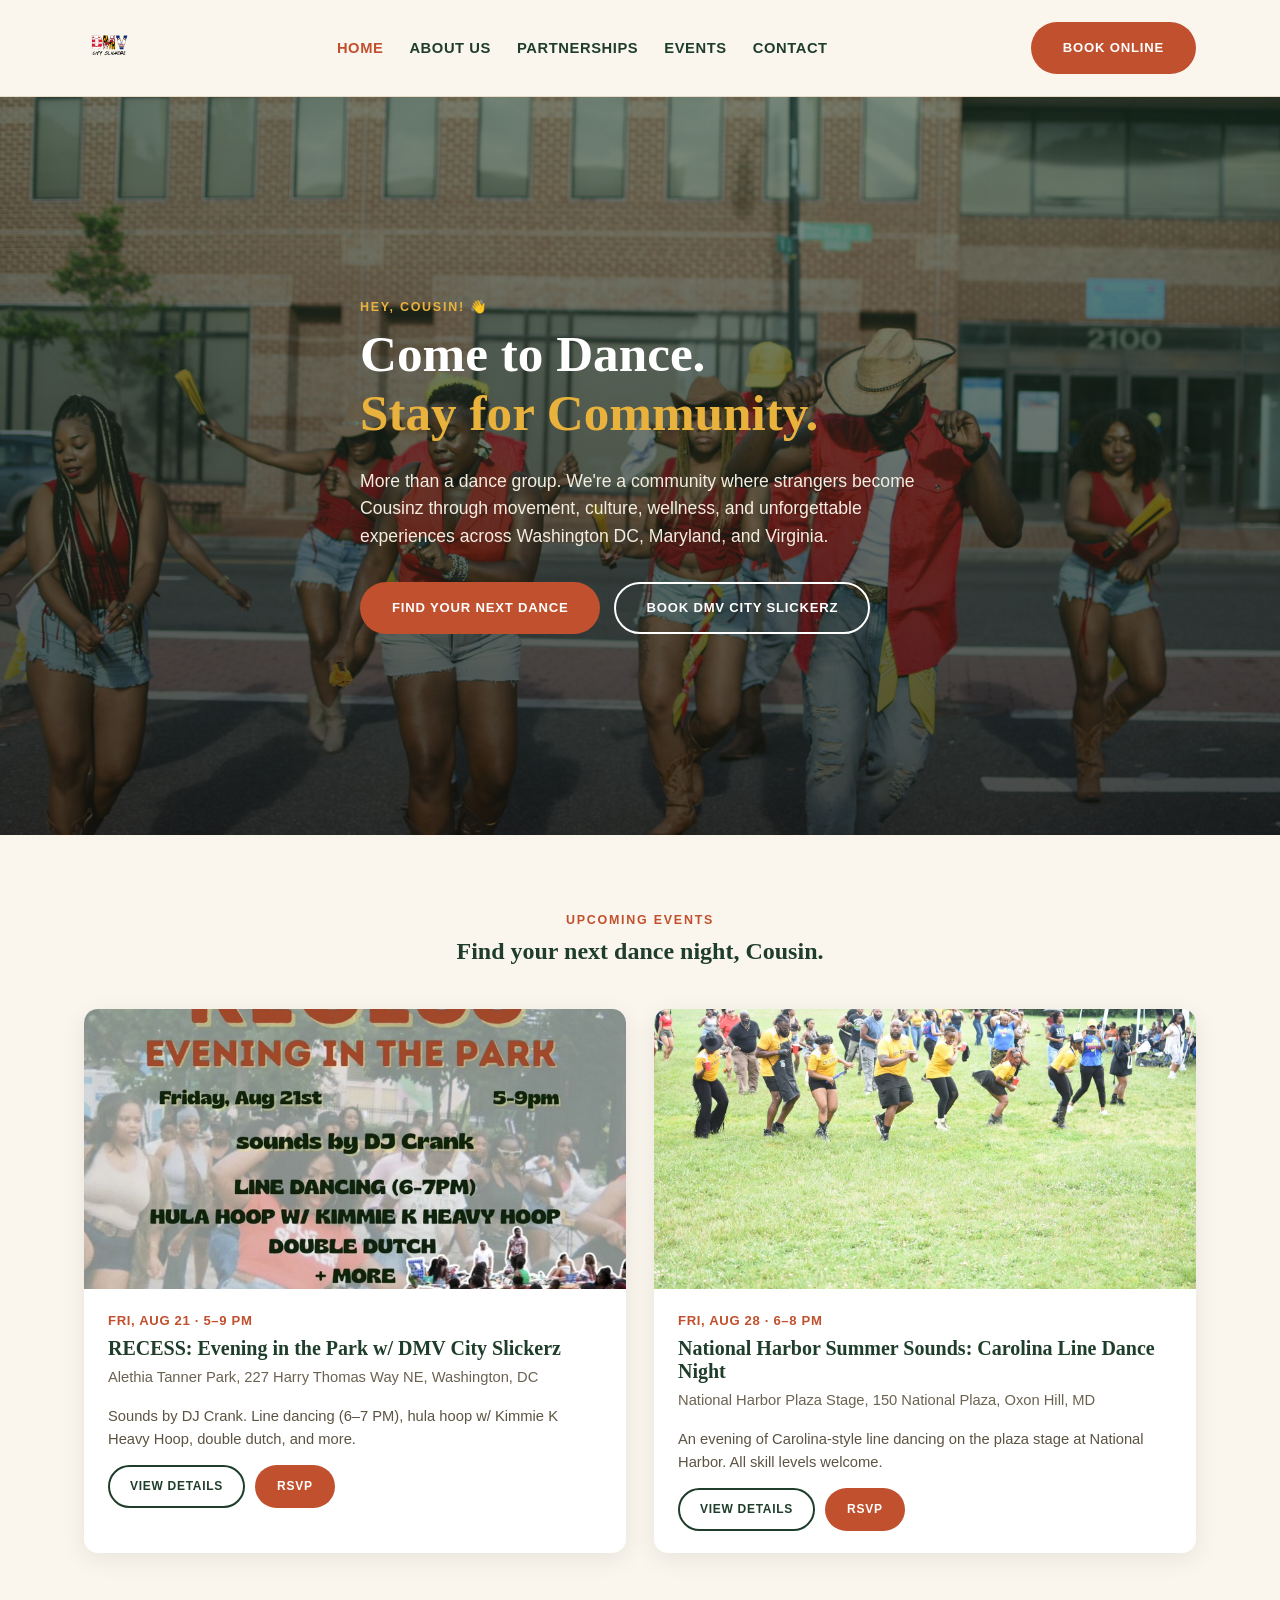
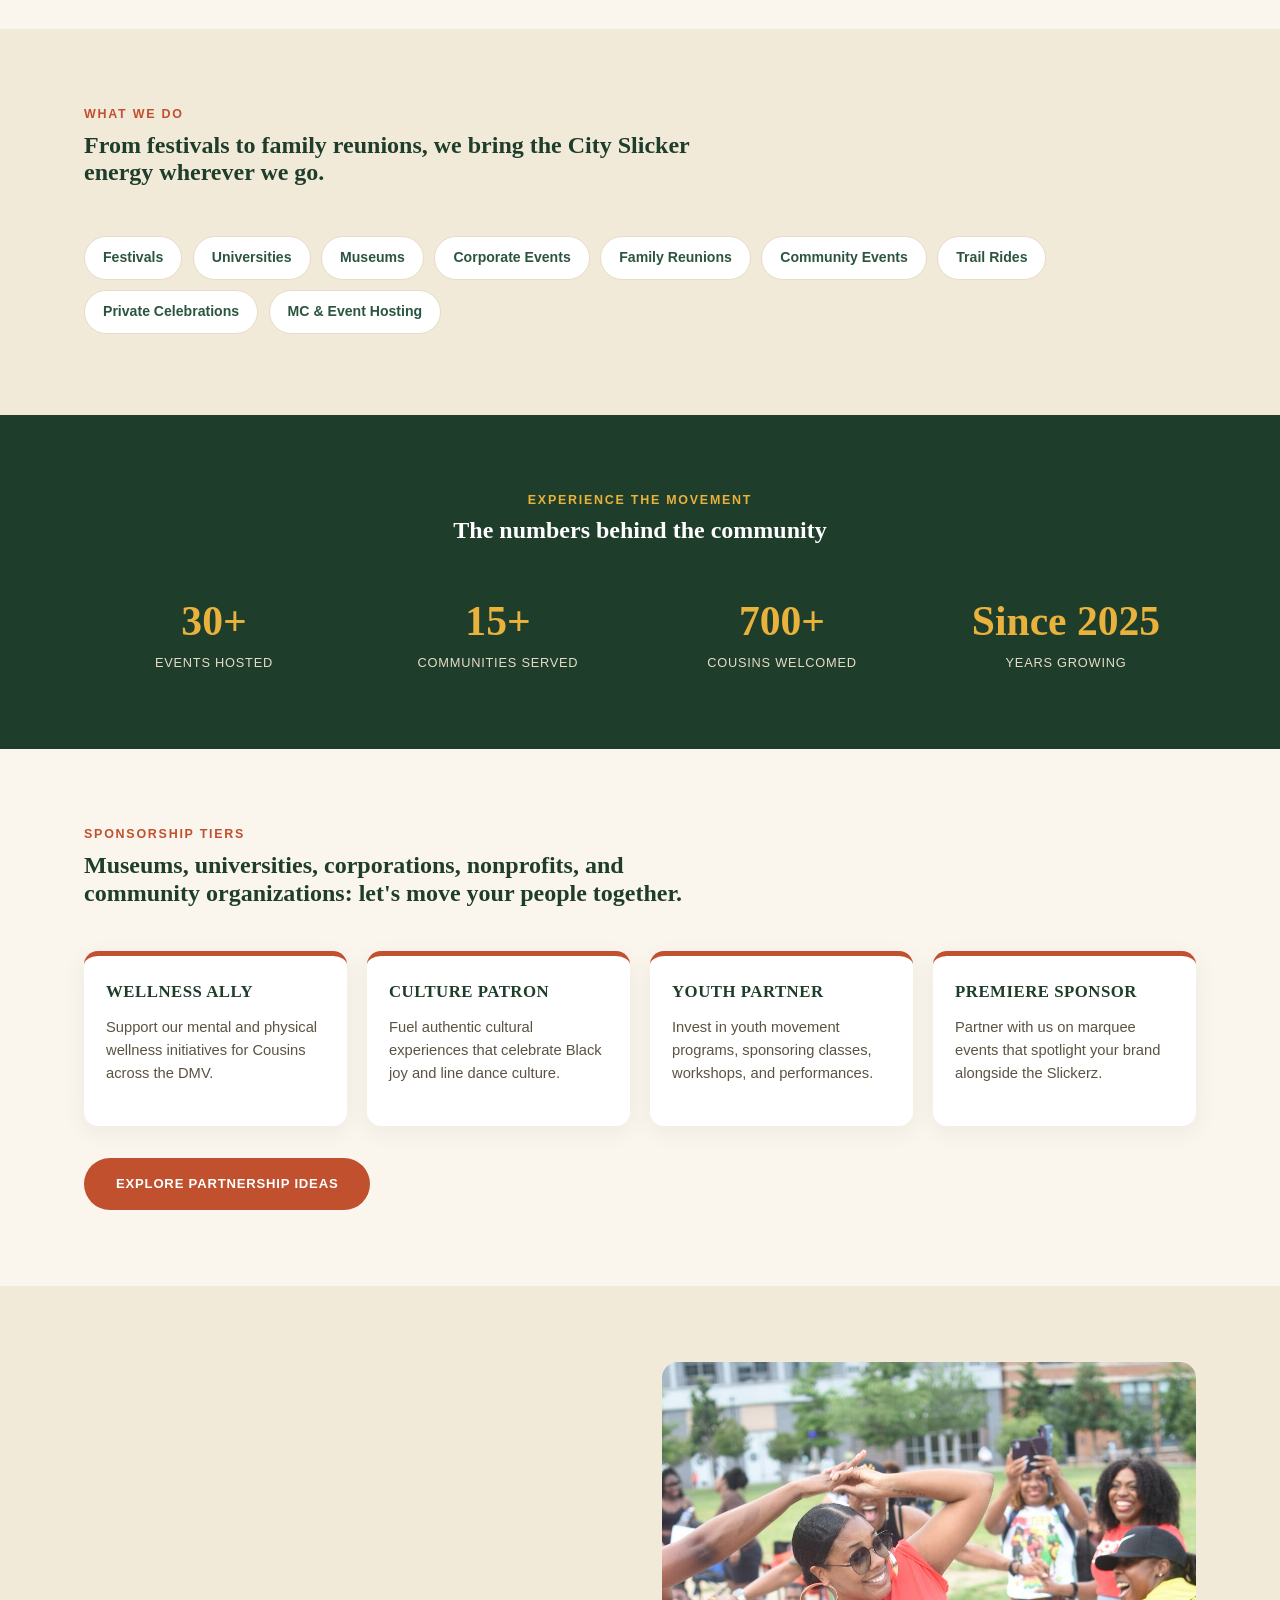
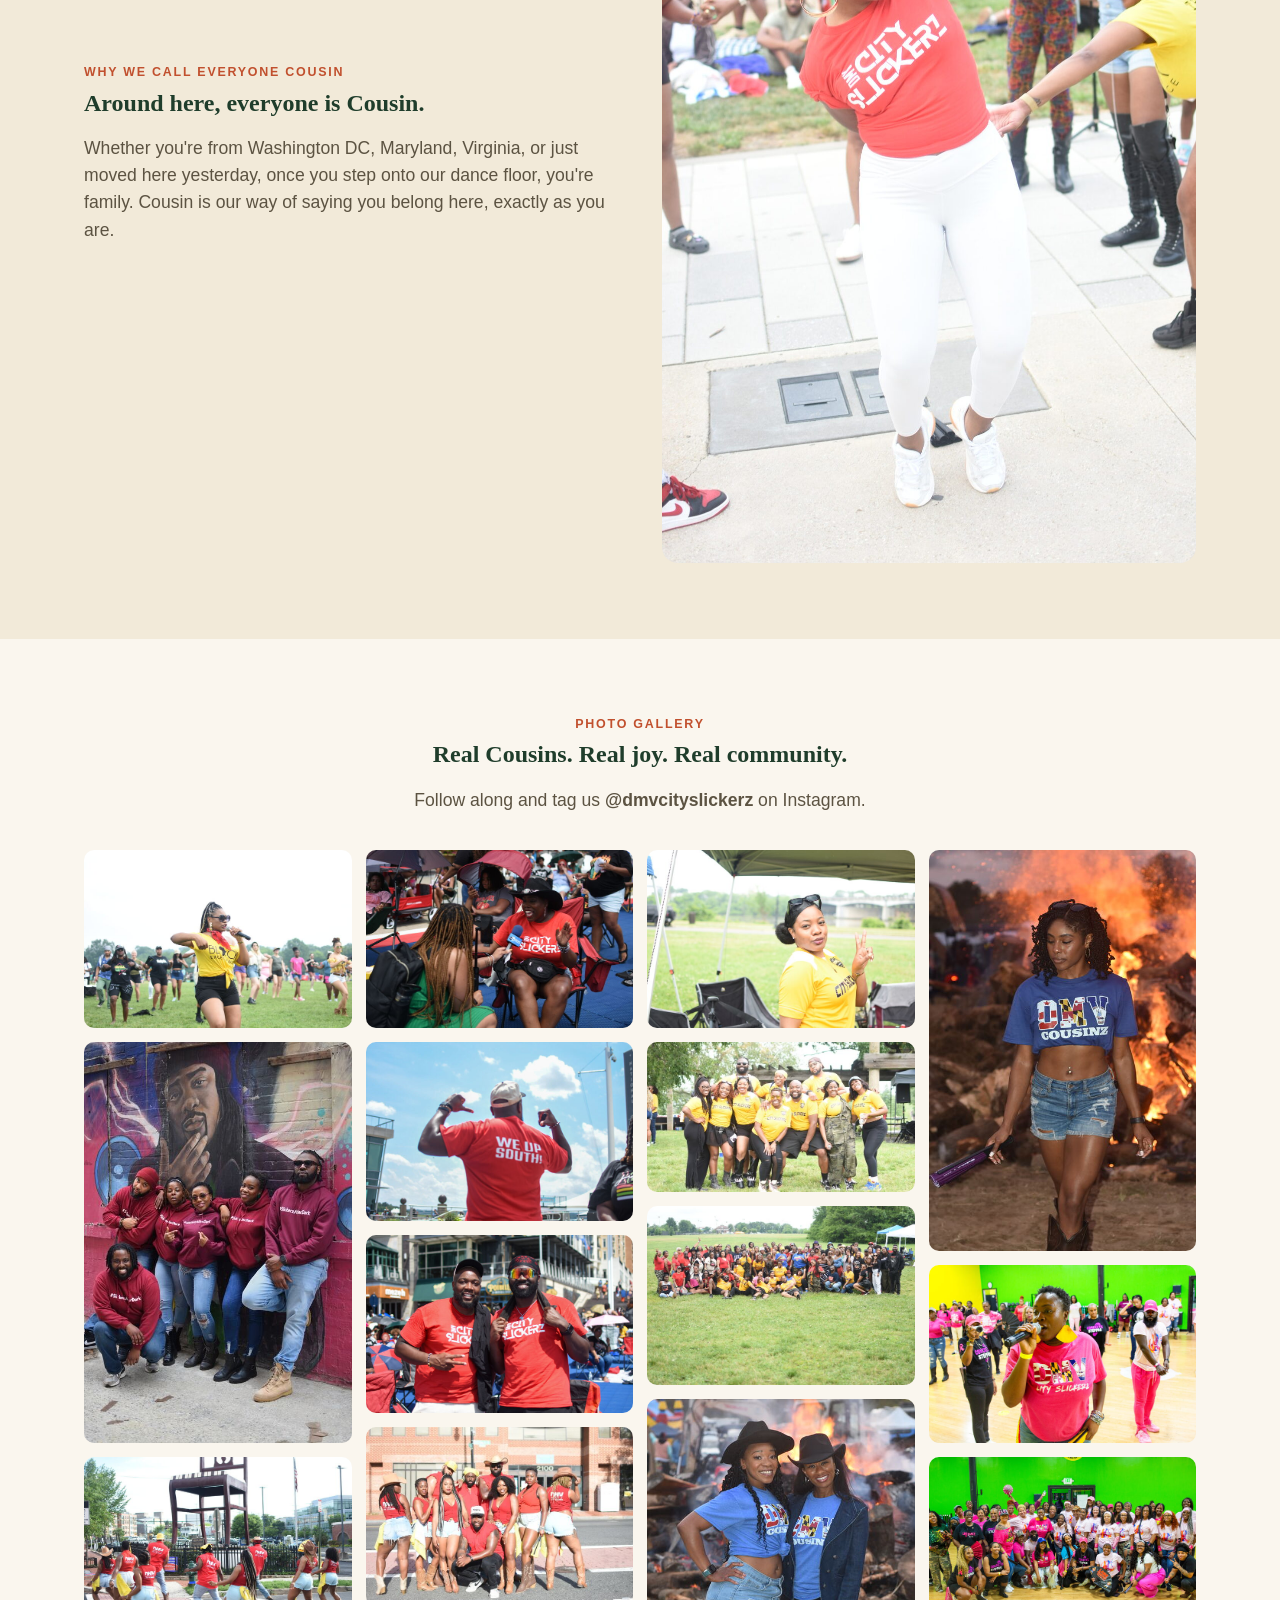
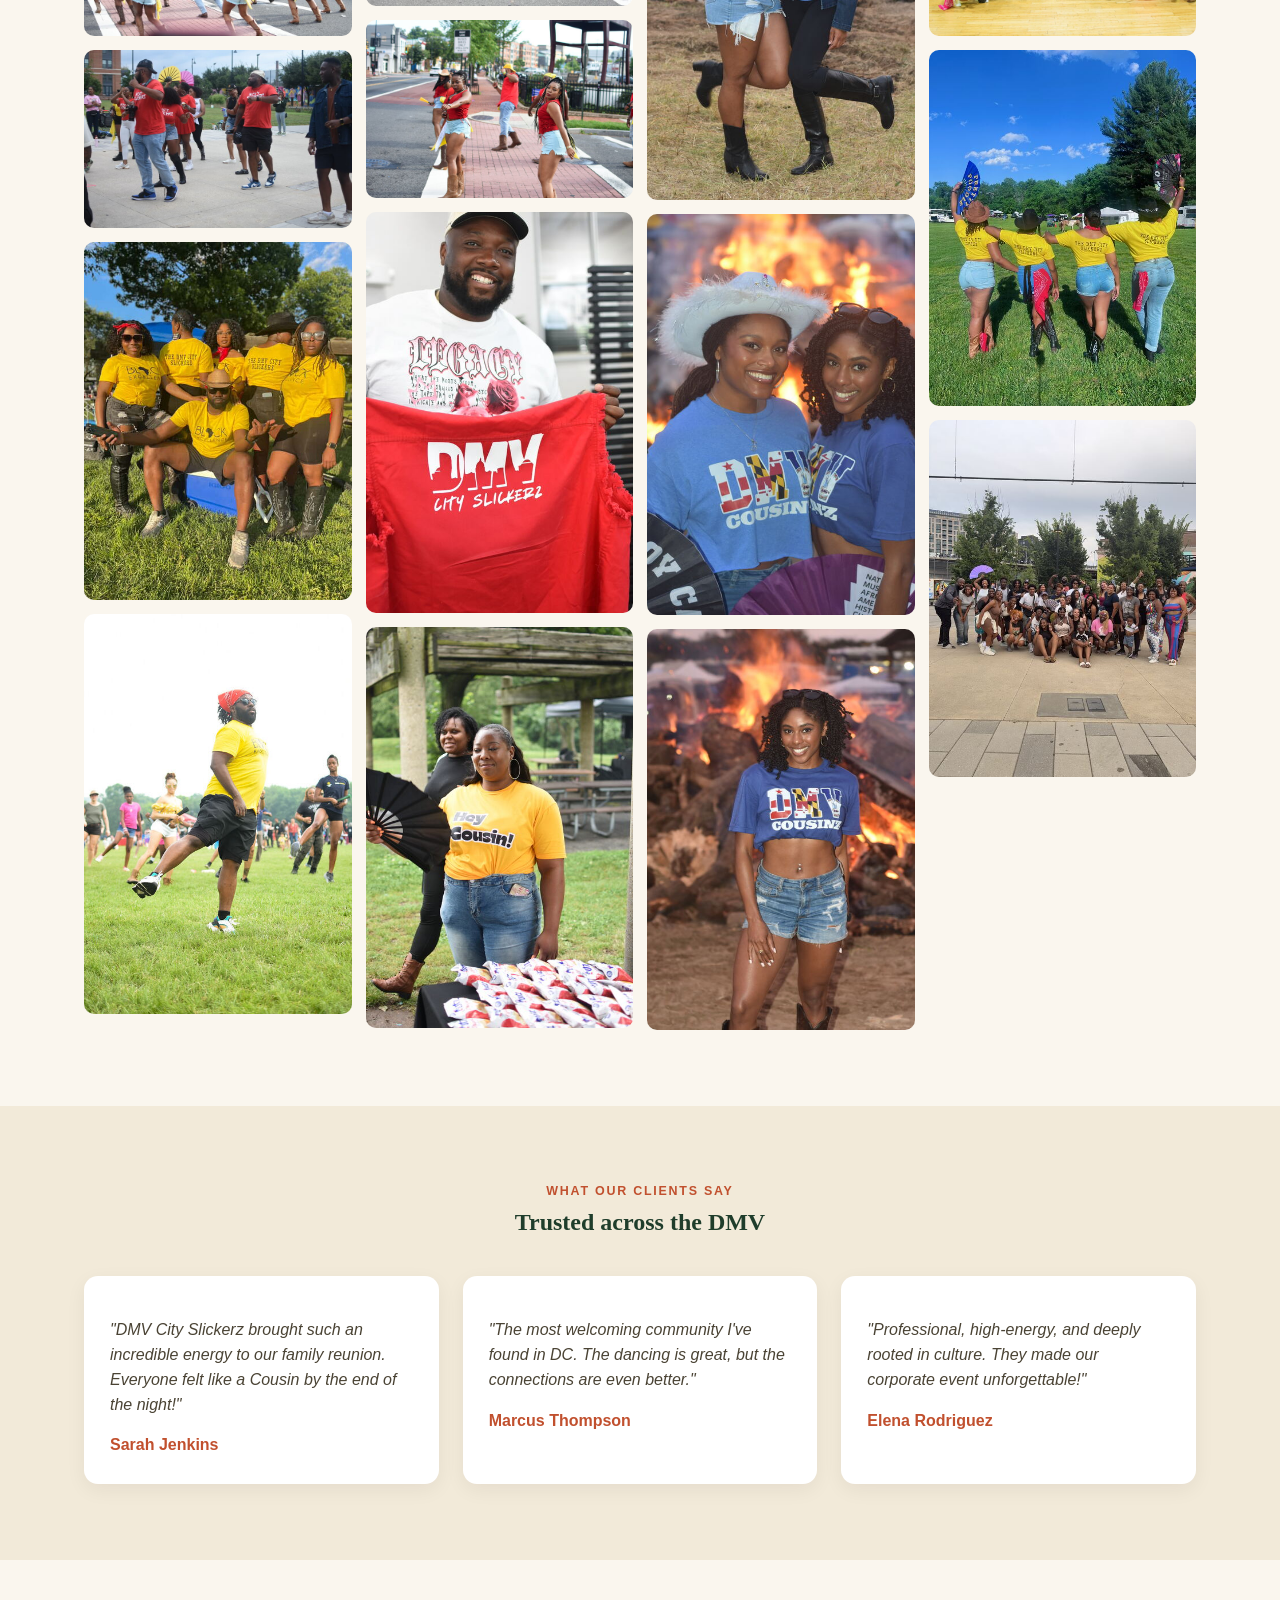
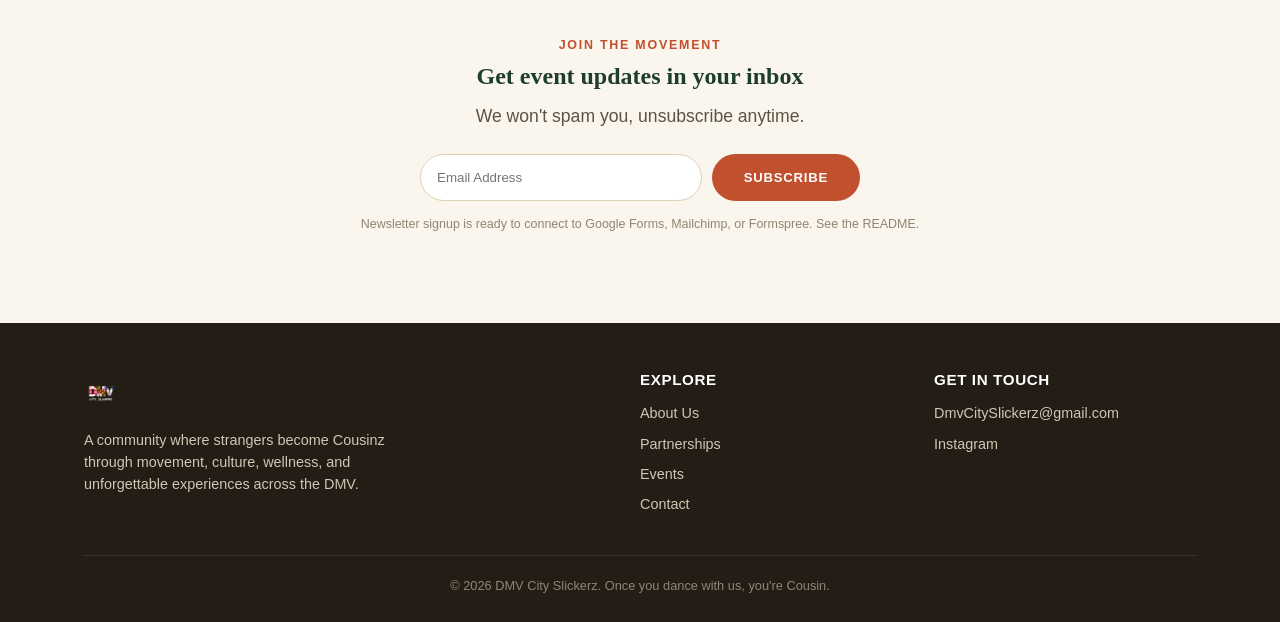
==== commit a4cdc3e9: "Update homepage stats: 30+ events, 15+ communities, 700+ Cousins" ====
--- a/index.html
+++ b/index.html
@@ -102,9 +102,9 @@
       <h2>The numbers behind the community</h2>
     </div>
     <div class="stats">
-      <div><div class="stat-num">120+</div><div class="stat-label">Events Hosted</div></div>
-      <div><div class="stat-num">35+</div><div class="stat-label">Communities Served</div></div>
-      <div><div class="stat-num">1,000+</div><div class="stat-label">Cousins Welcomed</div></div>
+      <div><div class="stat-num">30+</div><div class="stat-label">Events Hosted</div></div>
+      <div><div class="stat-num">15+</div><div class="stat-label">Communities Served</div></div>
+      <div><div class="stat-num">700+</div><div class="stat-label">Cousins Welcomed</div></div>
       <div><div class="stat-num">Since 2025</div><div class="stat-label">Years Growing</div></div>
     </div>
   </div>
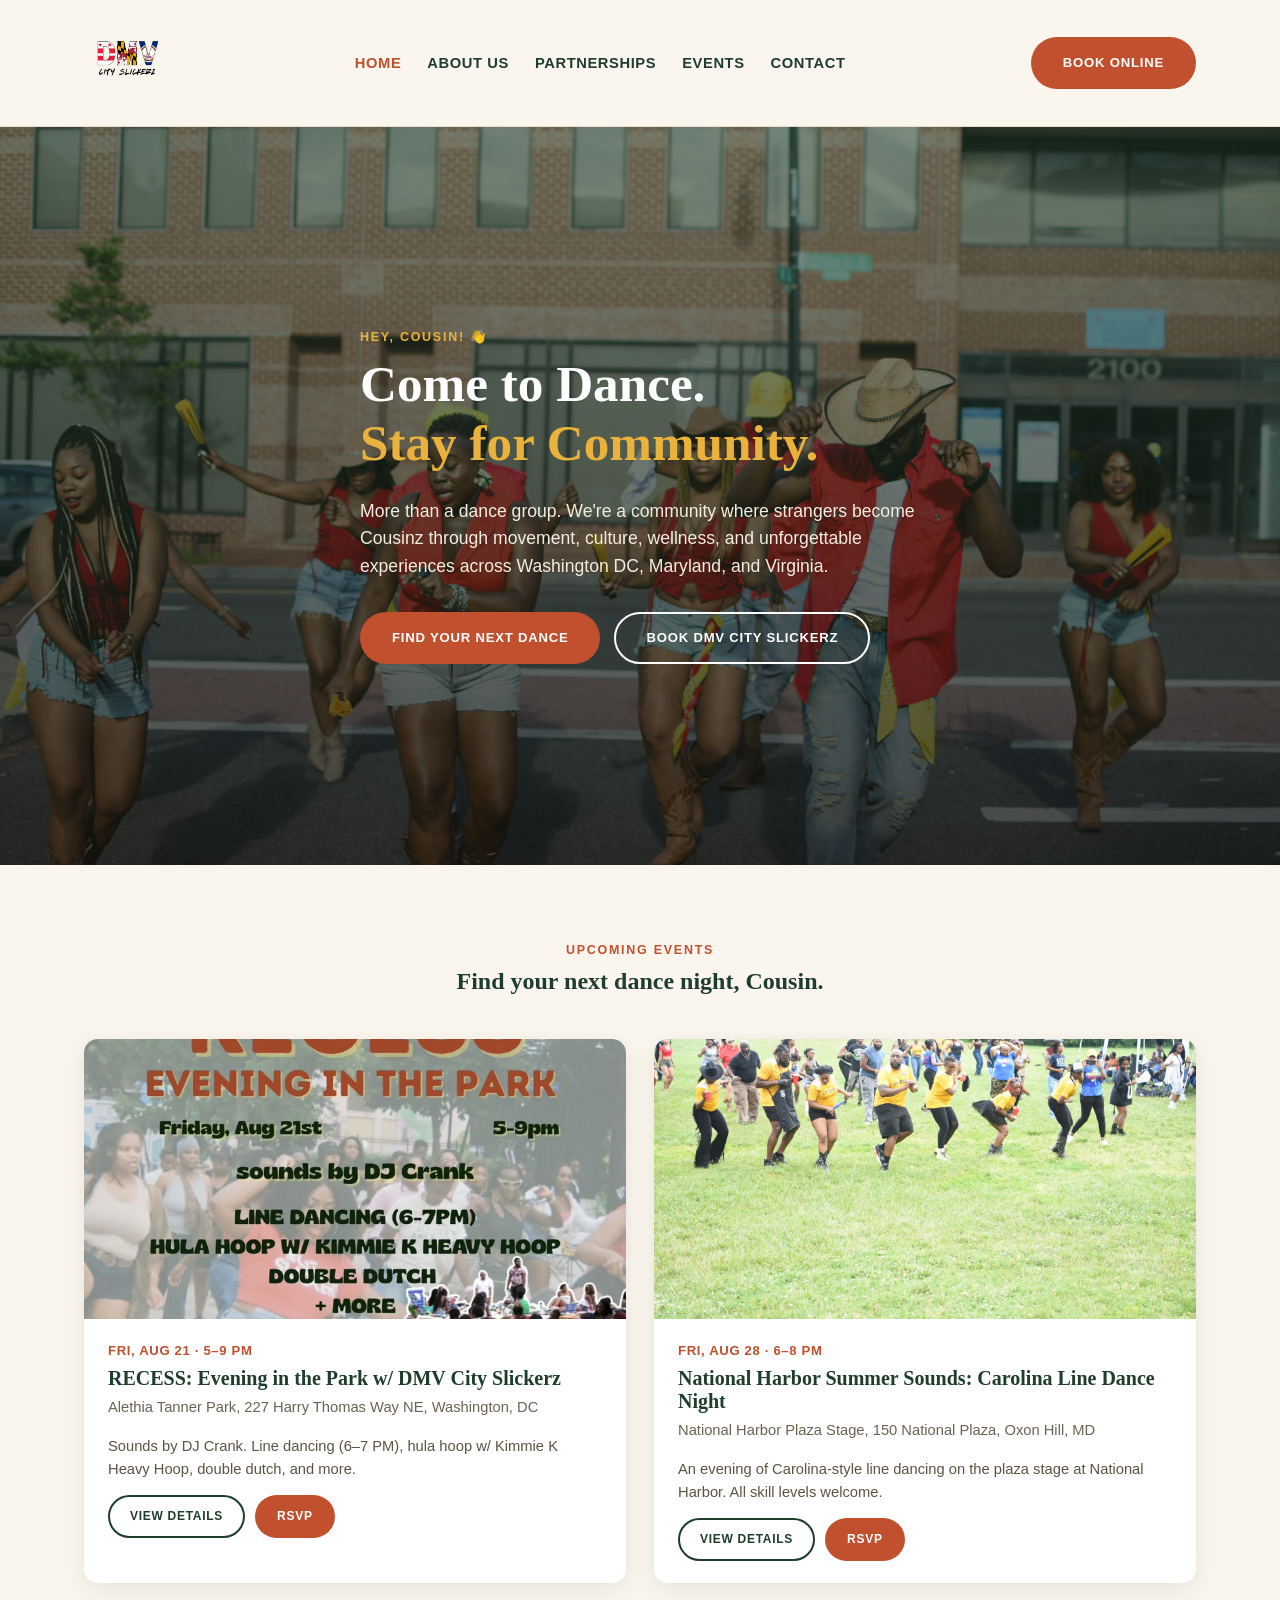
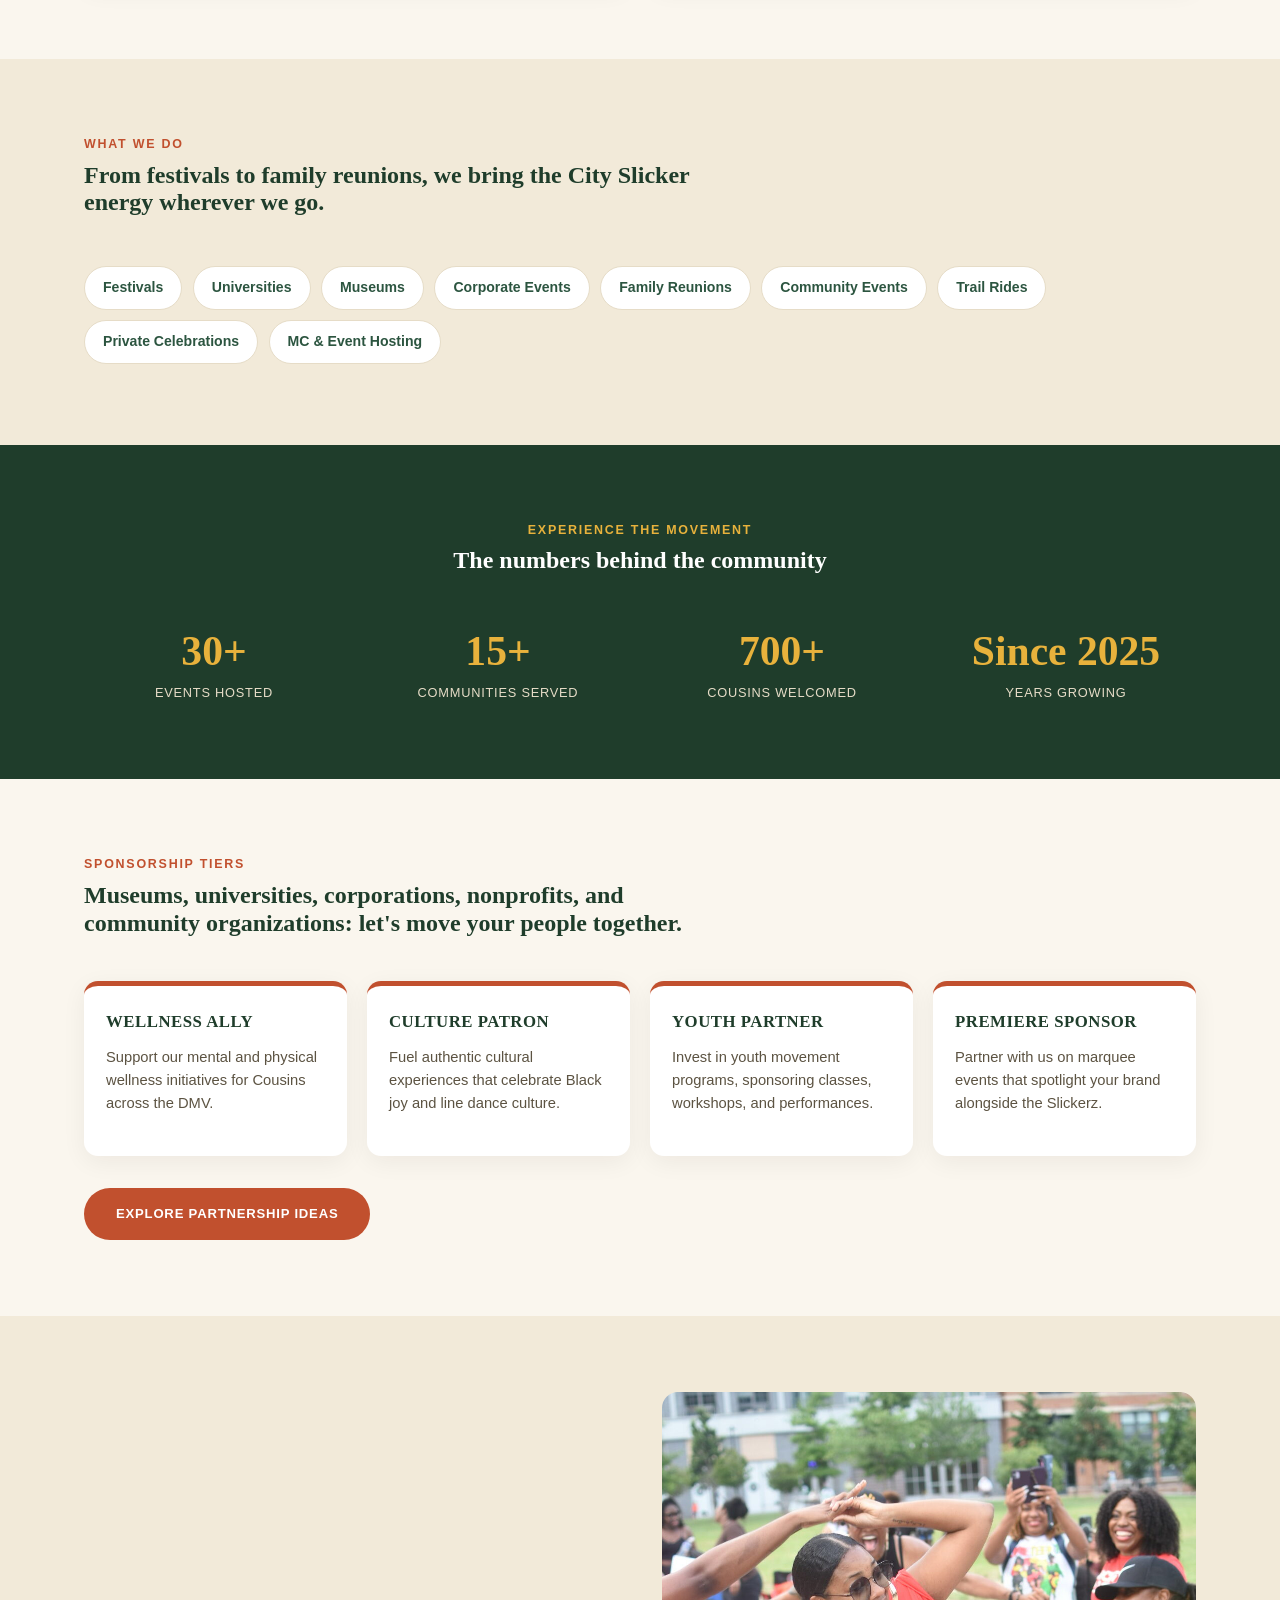
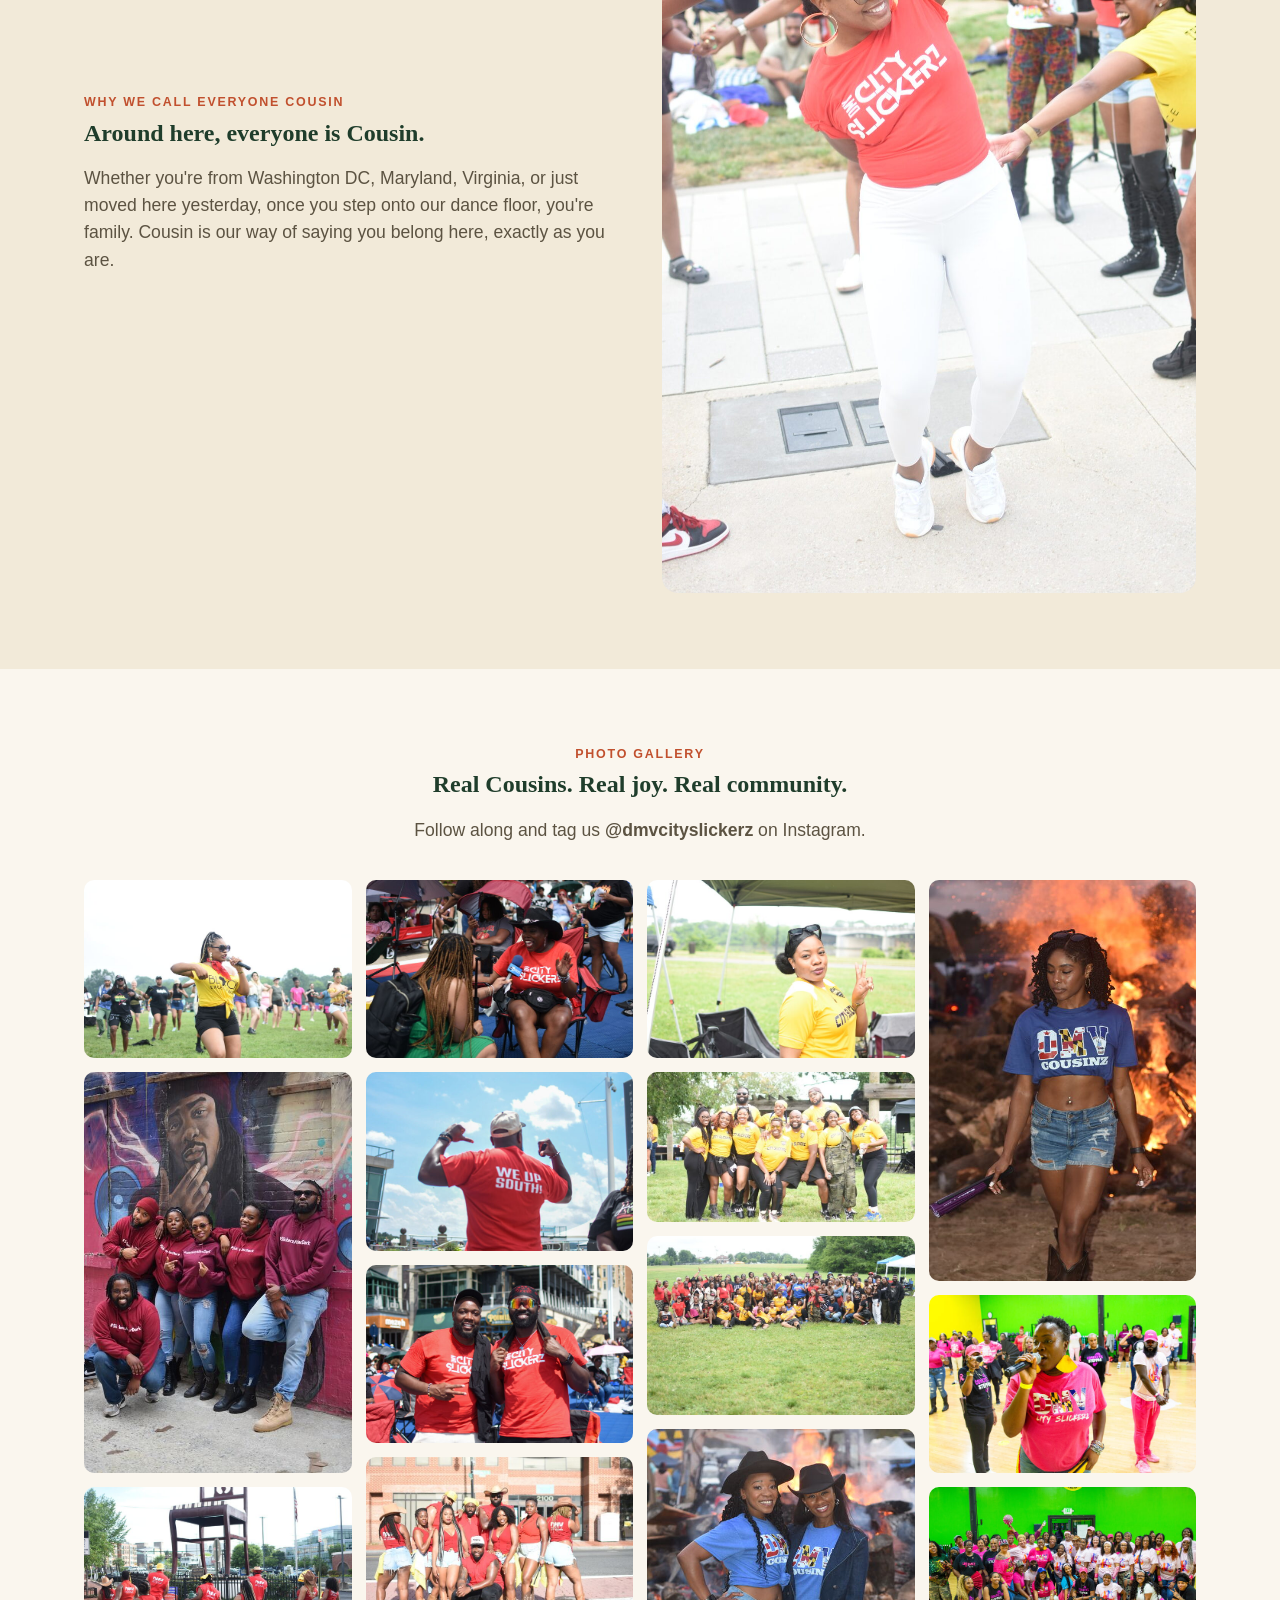
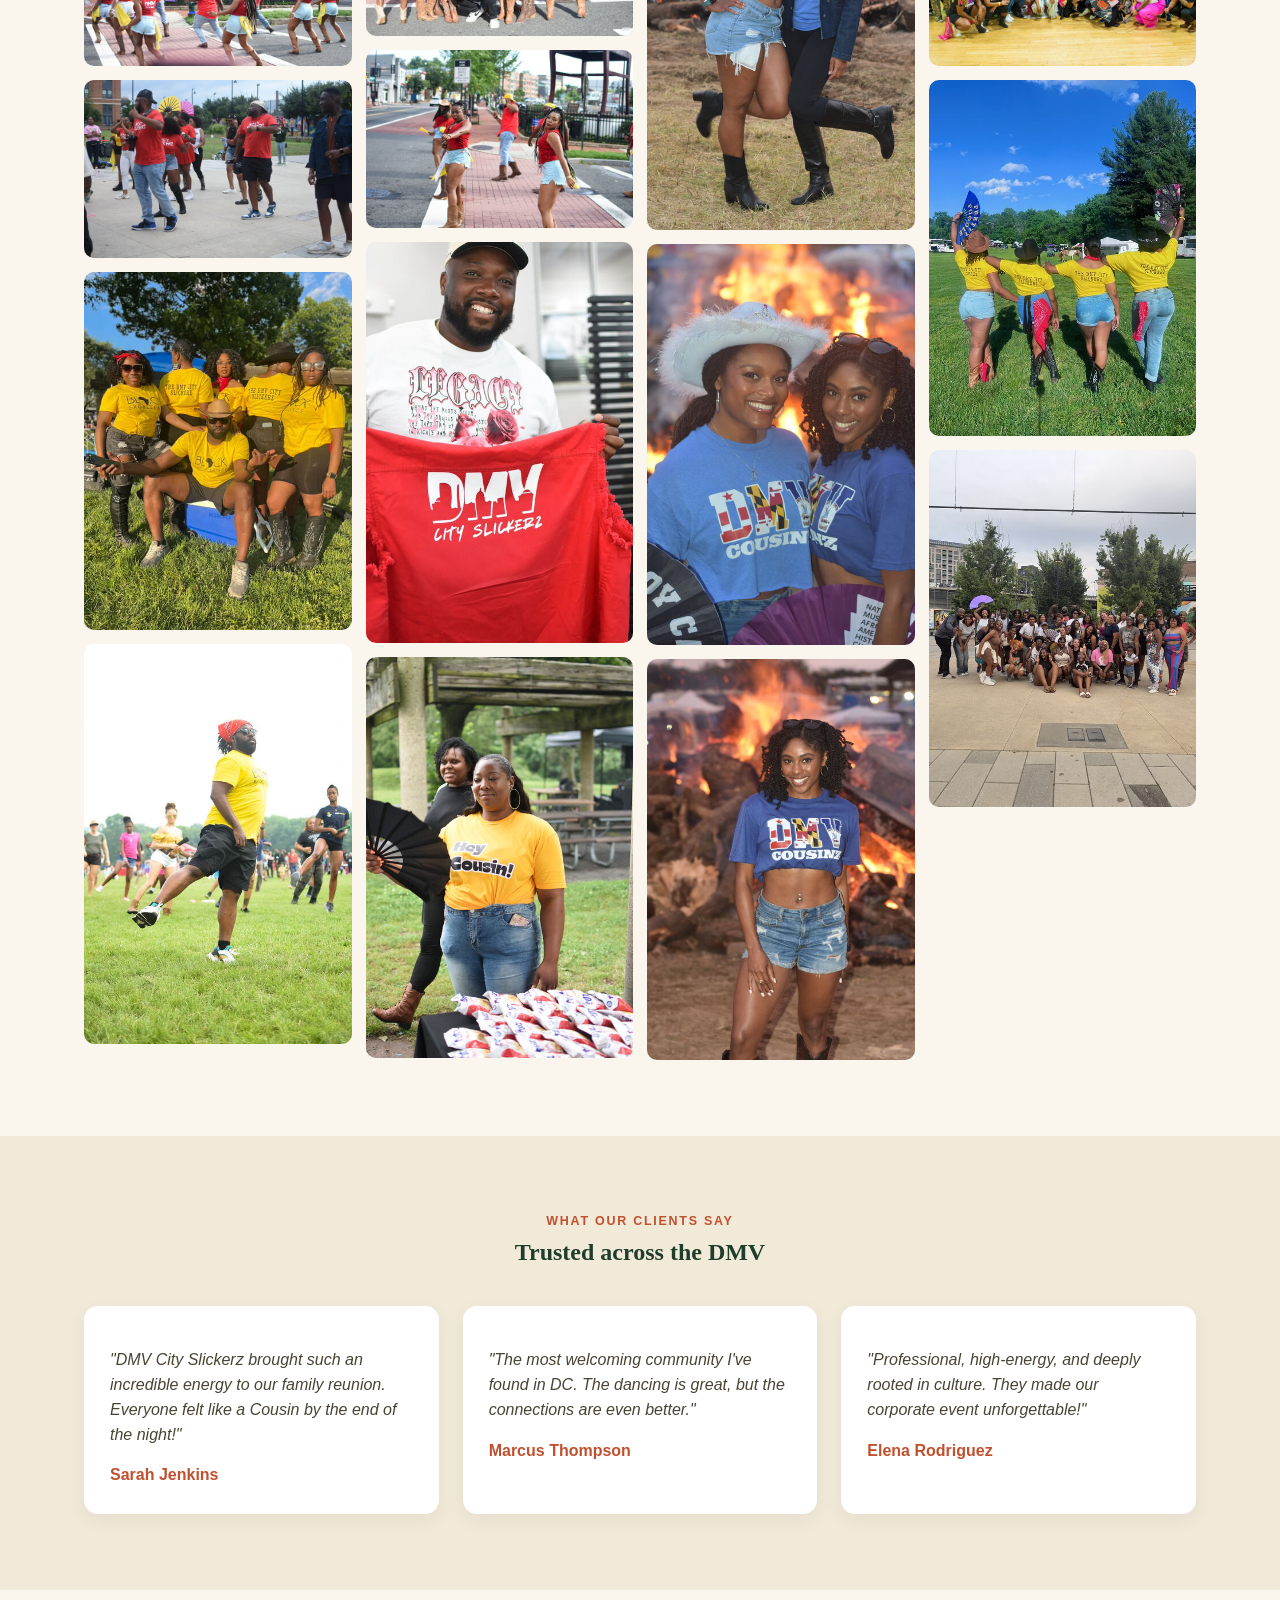
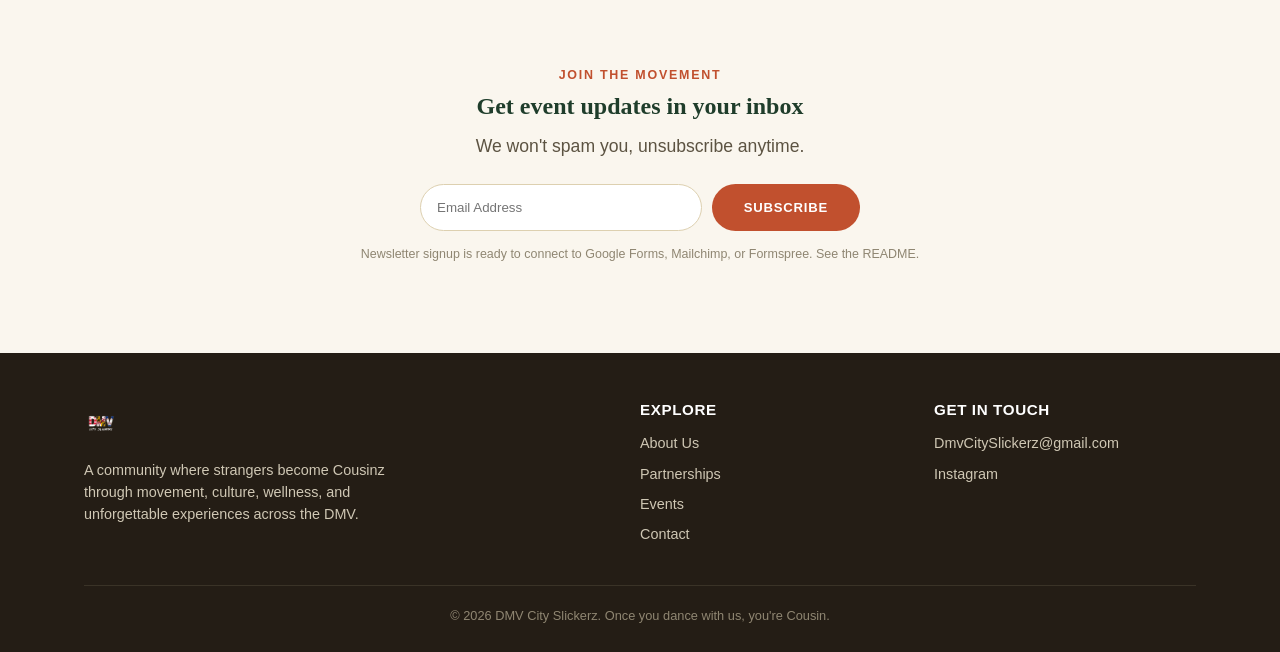
==== commit 9bc56dd4: "Enlarge nav logo to 110px Increased logo height from 64px to 110px for better visibility." ====
--- a/index.html
+++ b/index.html
@@ -11,7 +11,7 @@
 
 <header class="site-header">
   <nav class="nav">
-    <a href="index.html" class="logo"><img src="images/logo-black.png" alt="DMV City Slickerz" style="height:64px;display:block;"></a>
+    <a href="index.html" class="logo"><img src="images/logo-black.png" alt="DMV City Slickerz" style="height:110px;display:block;"></a>
     <ul class="nav-links">
       <li><a href="index.html" class="active">Home</a></li>
       <li><a href="about.html">About Us</a></li>
--- a/css/style.css
+++ b/css/style.css
@@ -63,7 +63,7 @@
 }
 .nav{
   display:flex;align-items:center;justify-content:space-between;
-  padding:16px 24px;max-width:var(--maxw);margin:0 auto;
+  padding:8px 24px;max-width:var(--maxw);margin:0 auto;
 }
 .logo{
   font-family:Georgia,serif;
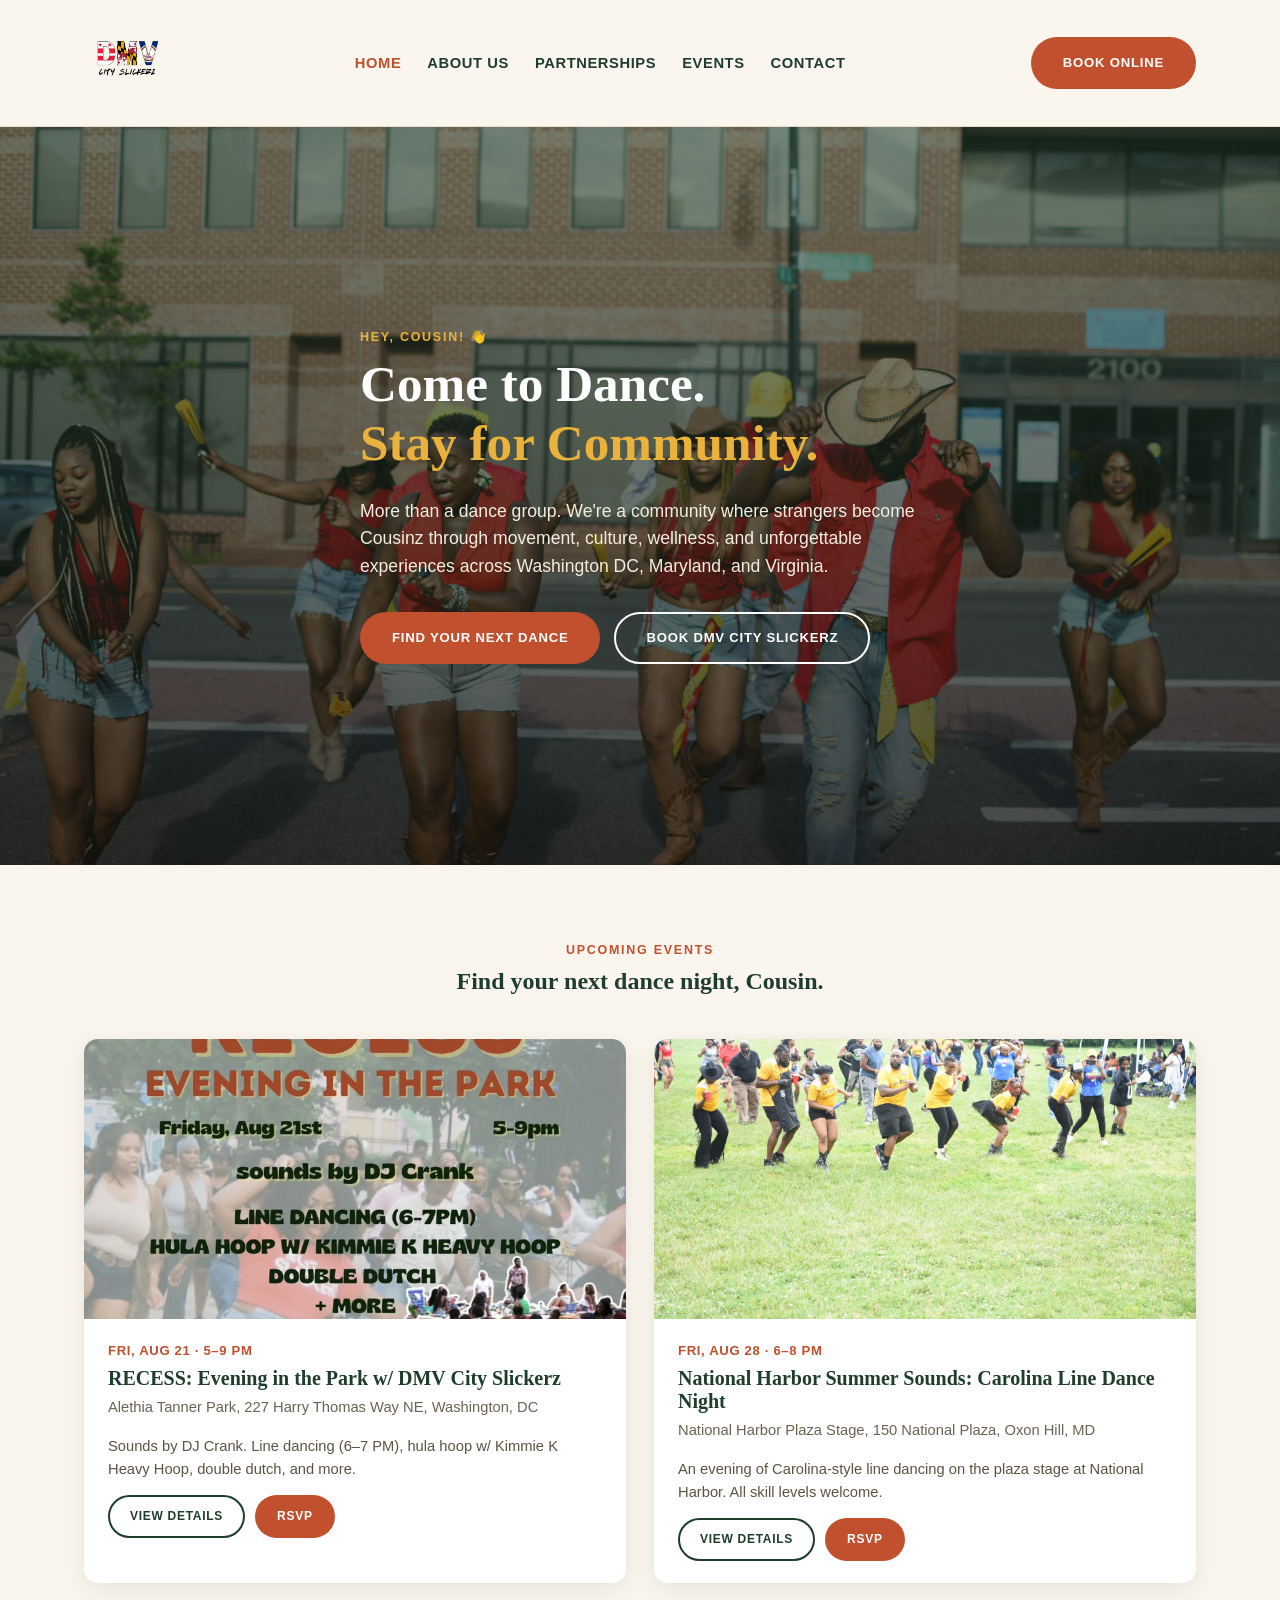
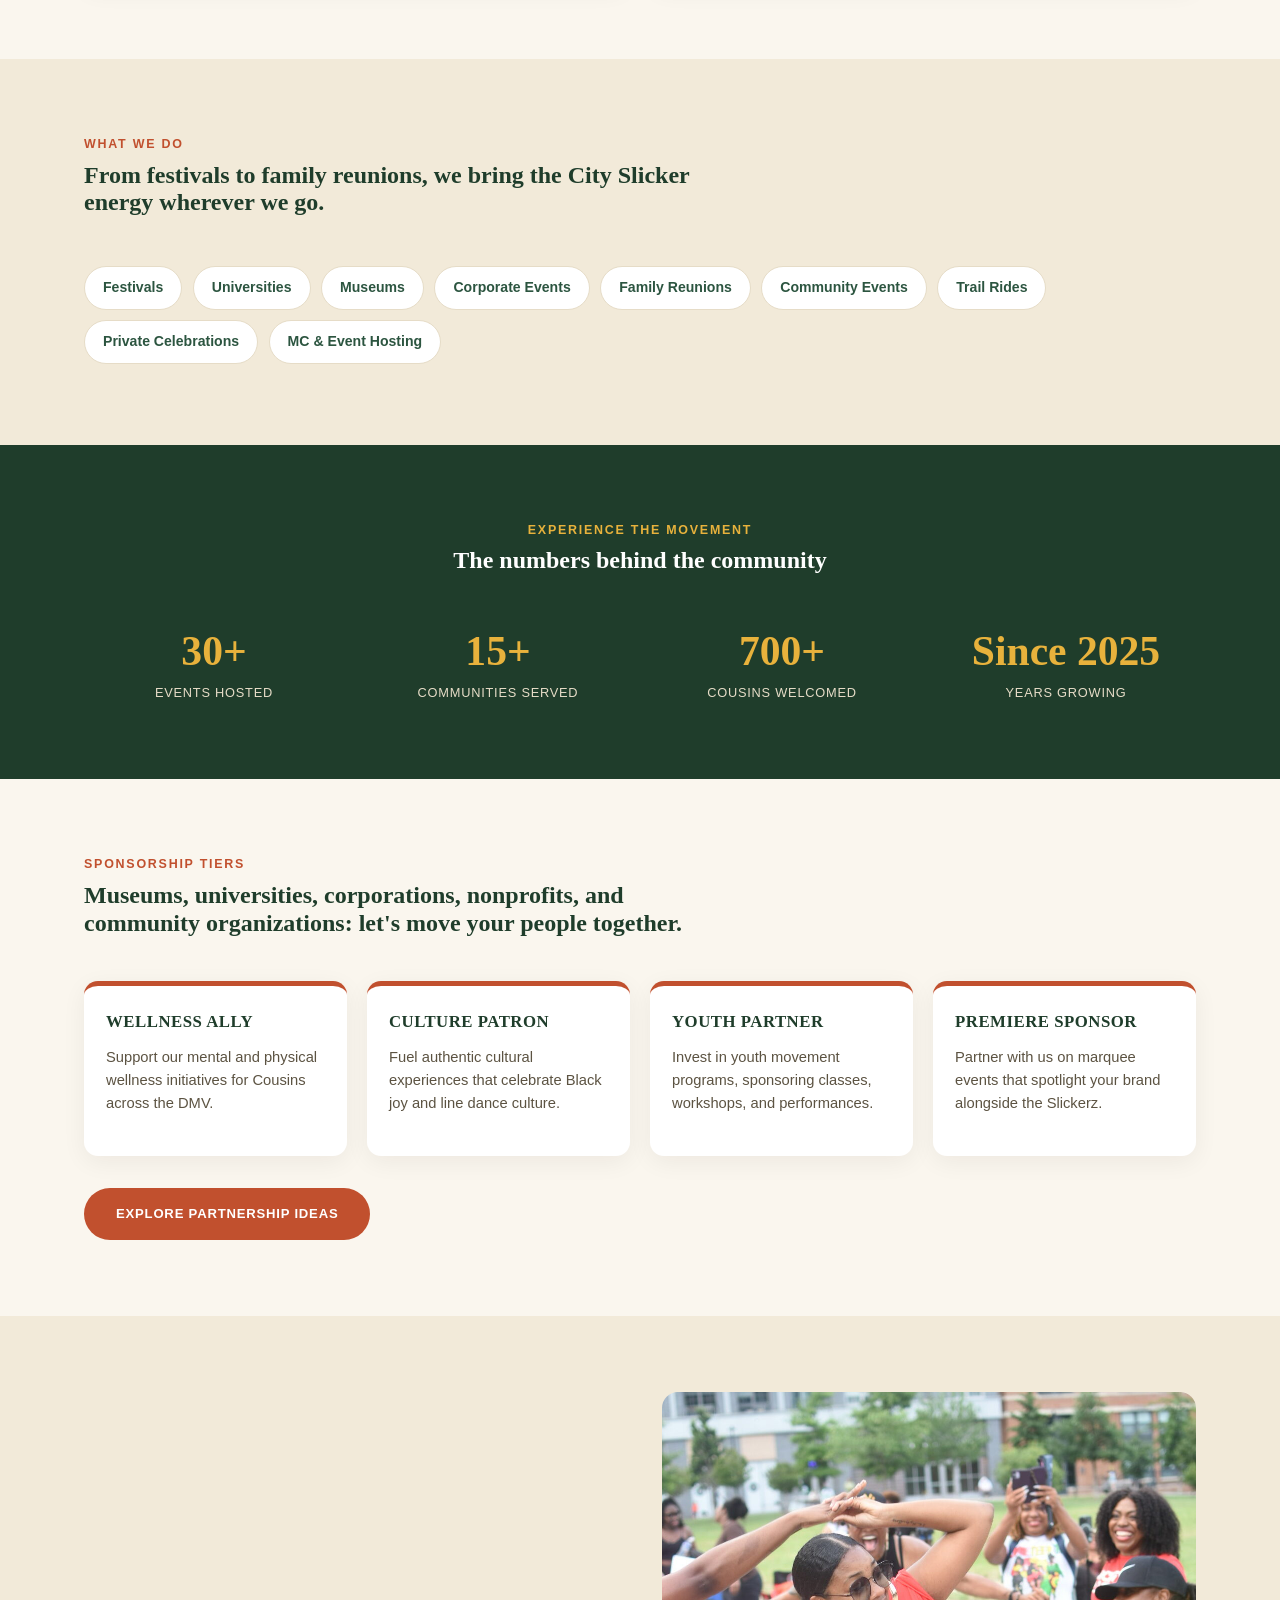
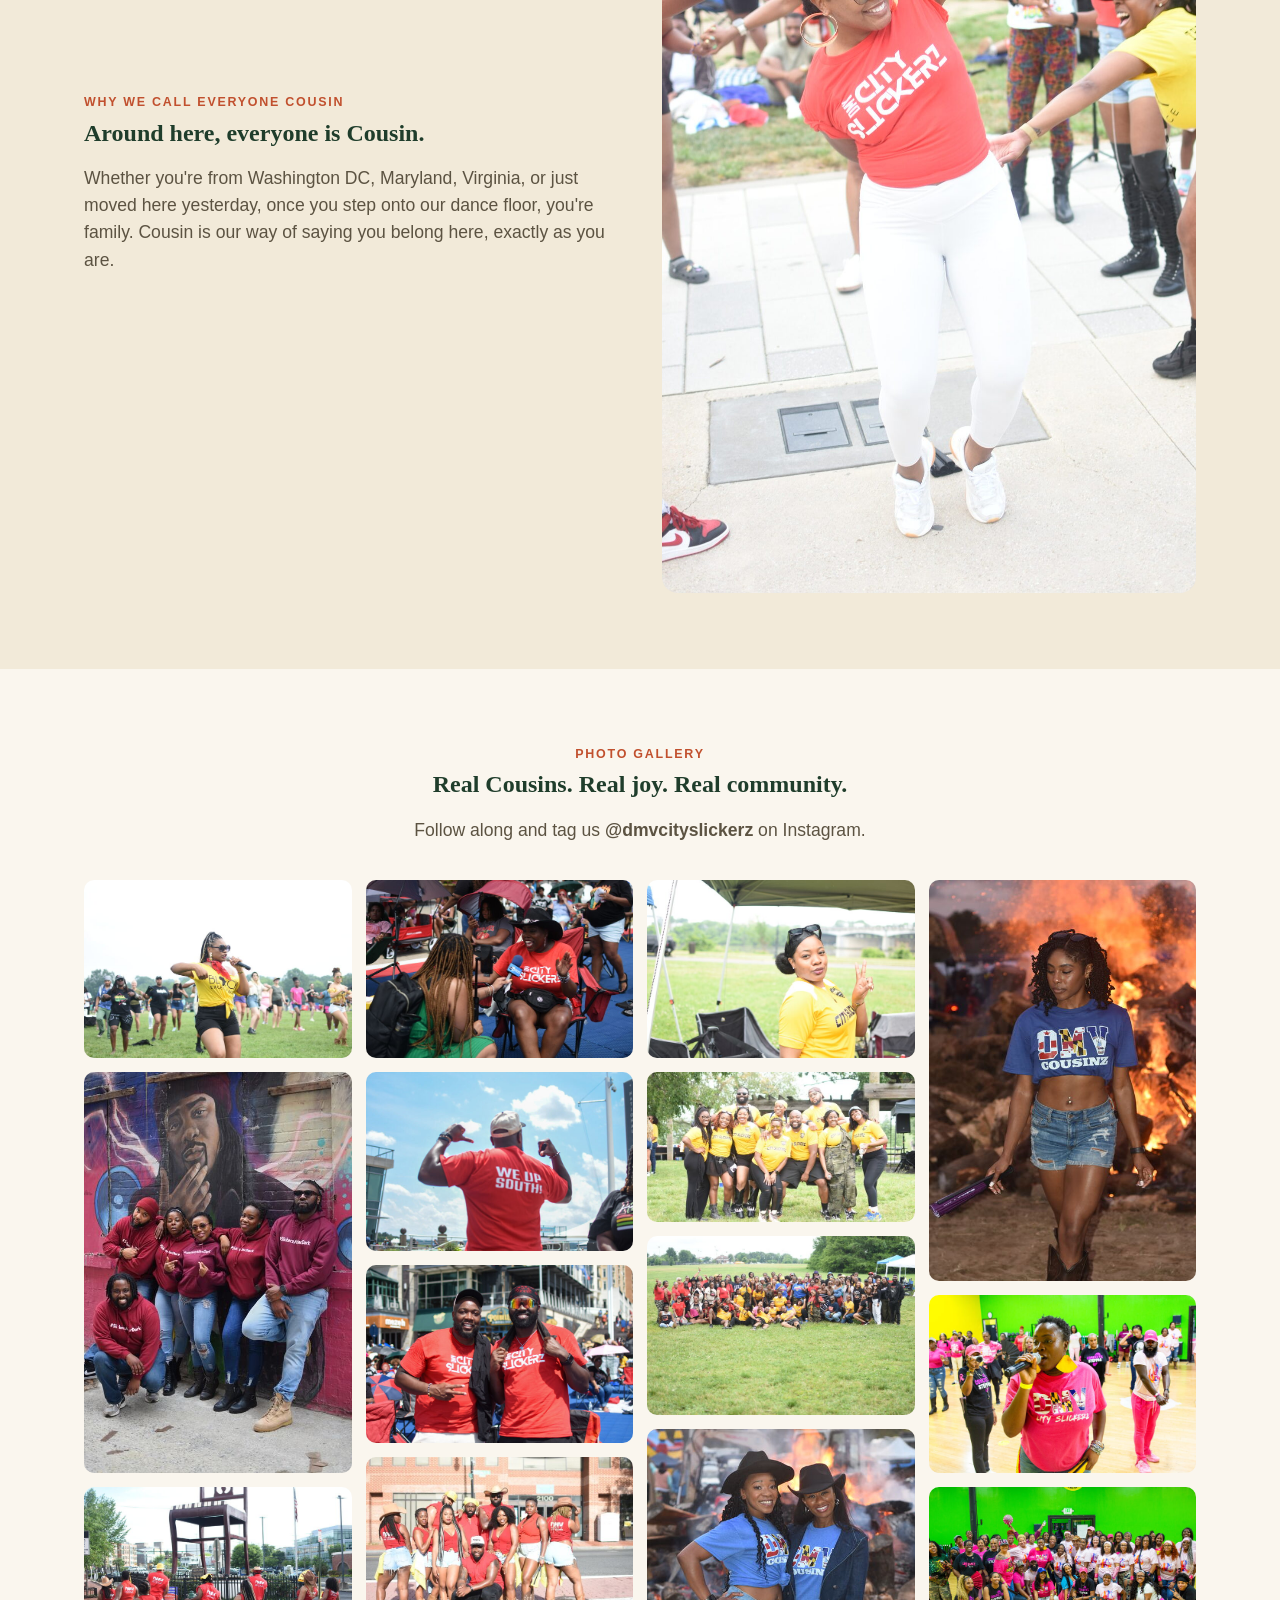
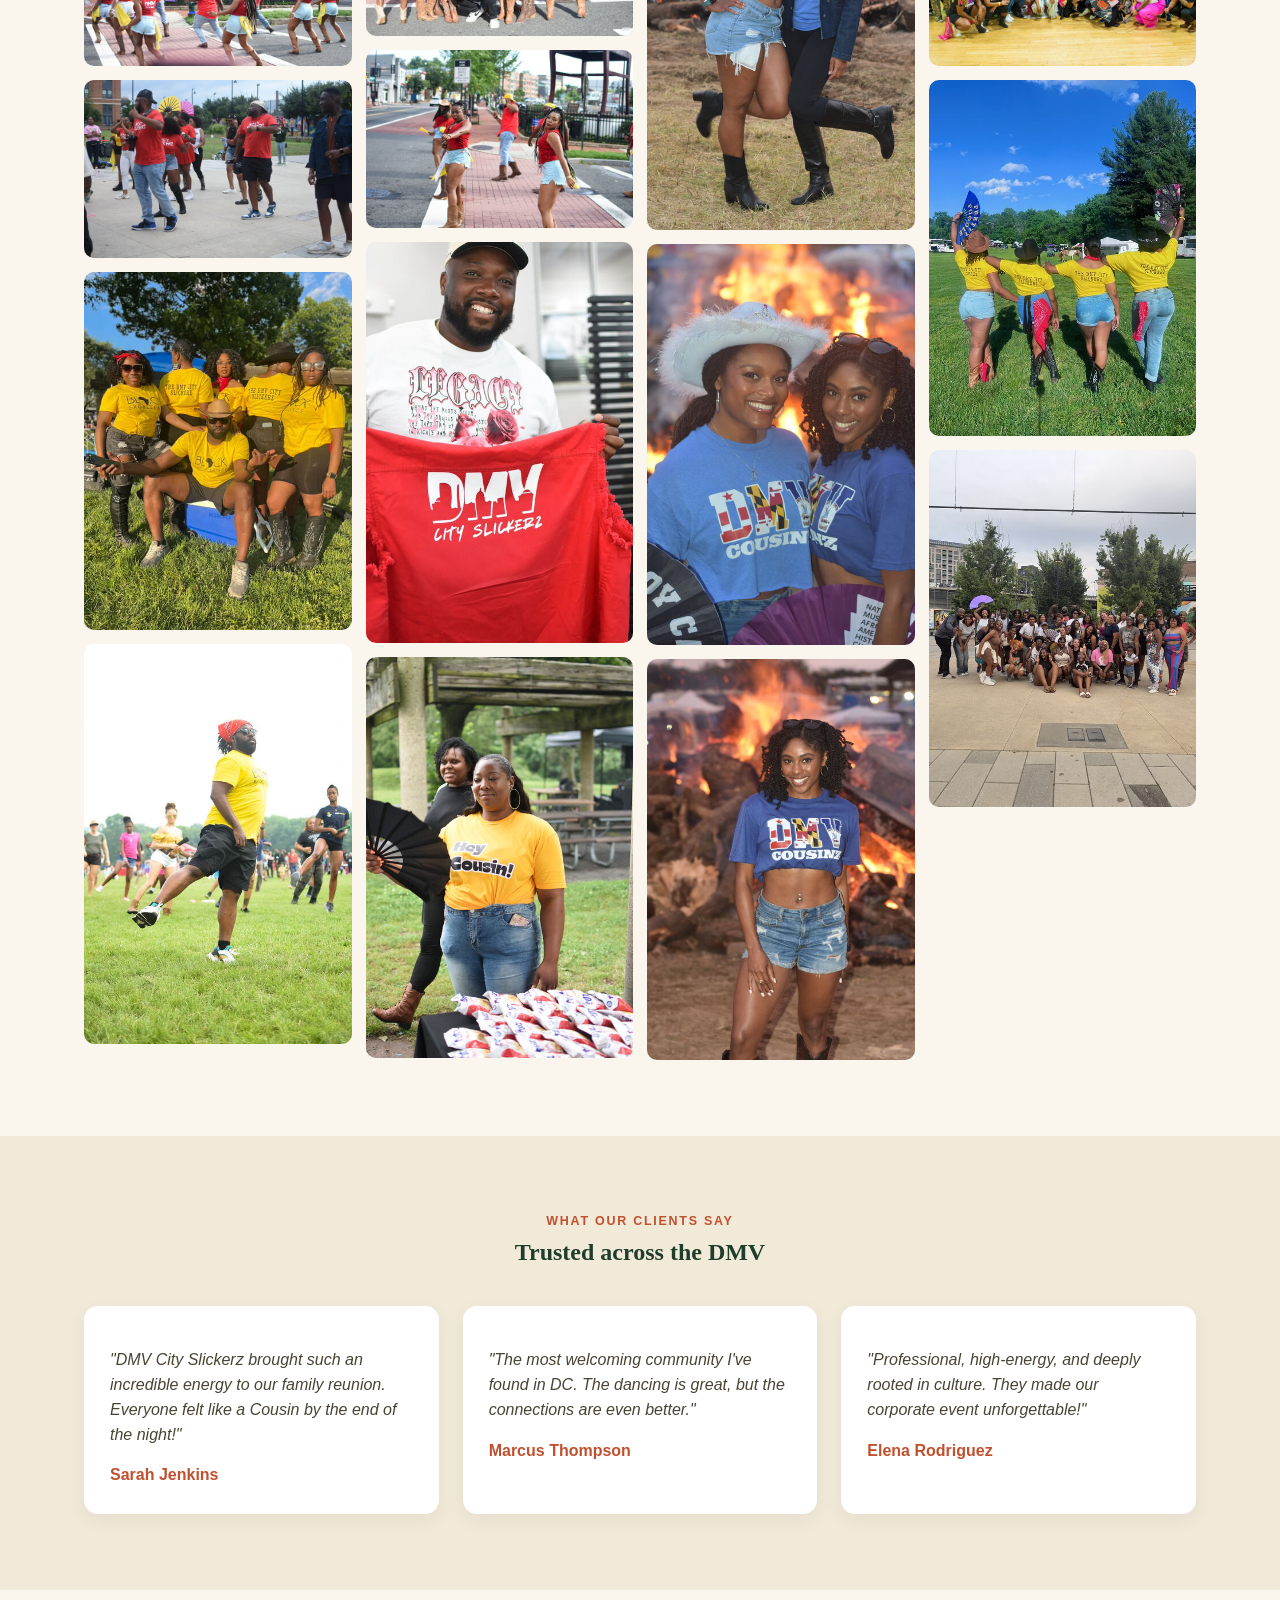
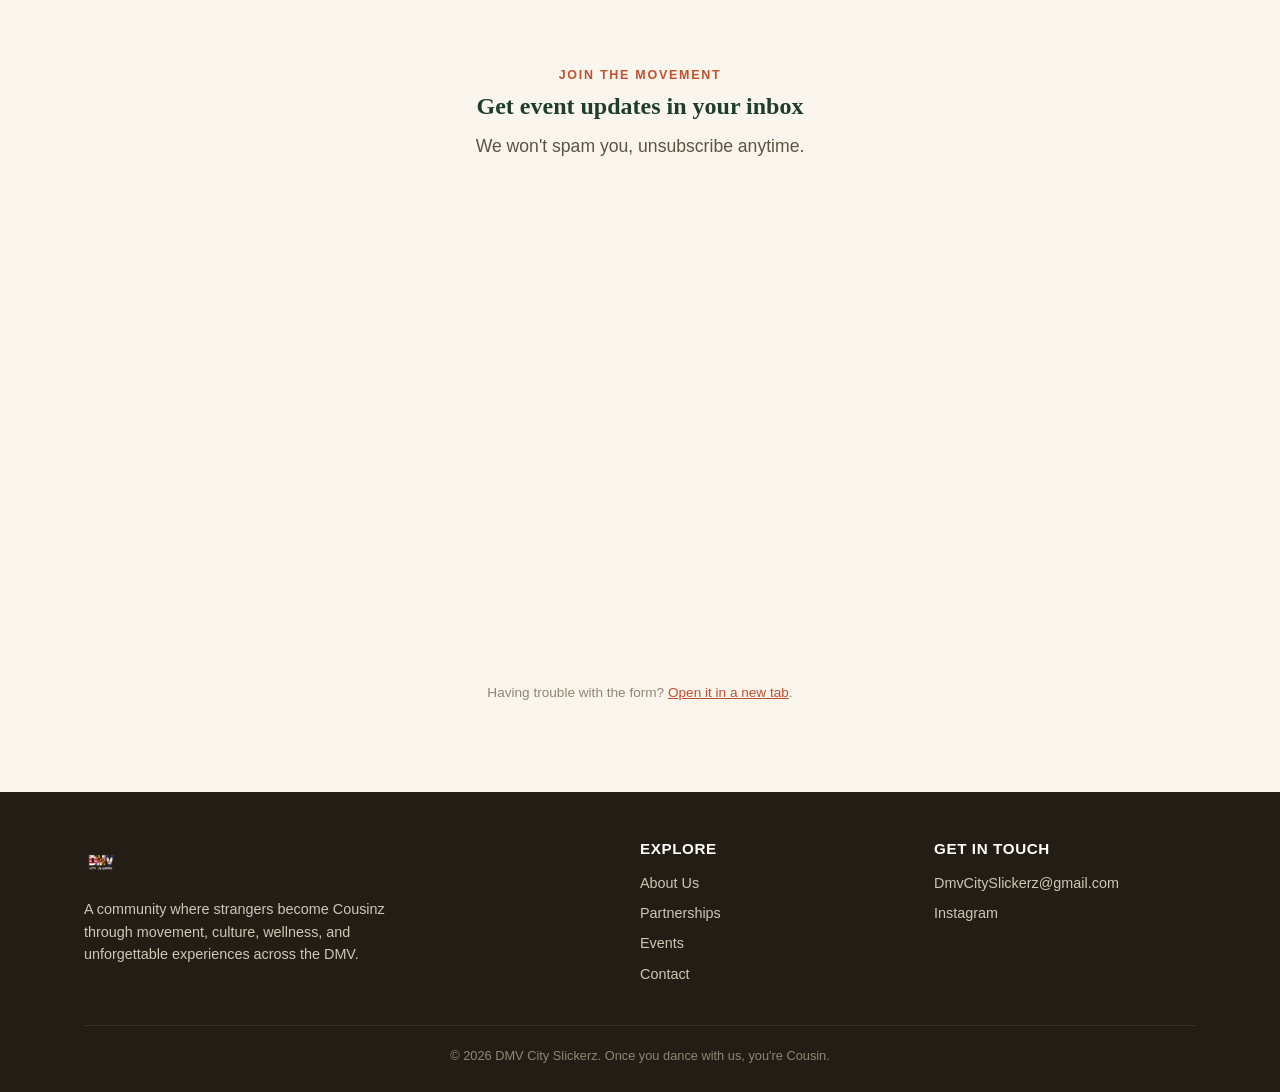
==== commit 77a210ab: "Connect newsletter signup to Google Form Replaced the subscription form with an embedded Google Form" ====
--- a/index.html
+++ b/index.html
@@ -215,11 +215,10 @@
     <span class="eyebrow">Join the Movement</span>
     <h2>Get event updates in your inbox</h2>
     <p class="subtitle" style="max-width:520px;margin:0 auto 24px;">We won't spam you, unsubscribe anytime.</p>
-    <form action="https://formspree.io/f/your-form-id" method="POST" style="max-width:440px;margin:0 auto;display:flex;gap:10px;flex-wrap:wrap;justify-content:center;">
-      <input type="email" name="email" placeholder="Email Address" required style="flex:1;min-width:220px;padding:14px 16px;border-radius:999px;border:1px solid #ddd0b0;">
-      <button type="submit" class="btn btn-rust">Subscribe</button>
-    </form>
-    <p style="font-size:.78rem;color:#8f8672;margin-top:14px;">Newsletter signup is ready to connect to Google Forms, Mailchimp, or Formspree. See the README.</p>
+    <div style="max-width:440px;margin:0 auto;">
+      <iframe src="https://docs.google.com/forms/d/e/1FAIpQLSc3lVFlGZER39uaSEDtjcHimpF_yqcGWyCvwe_vWuXPU8_1ig/viewform?embedded=true" width="100%" height="480" frameborder="0" style="border-radius:16px;">Loading&hellip;</iframe>
+    </div>
+    <p style="font-size:.85rem;color:#8f8672;margin-top:10px;">Having trouble with the form? <a href="https://docs.google.com/forms/d/e/1FAIpQLSc3lVFlGZER39uaSEDtjcHimpF_yqcGWyCvwe_vWuXPU8_1ig/viewform" target="_blank" rel="noopener" style="color:var(--rust);">Open it in a new tab</a>.</p>
   </div>
 </section>
 
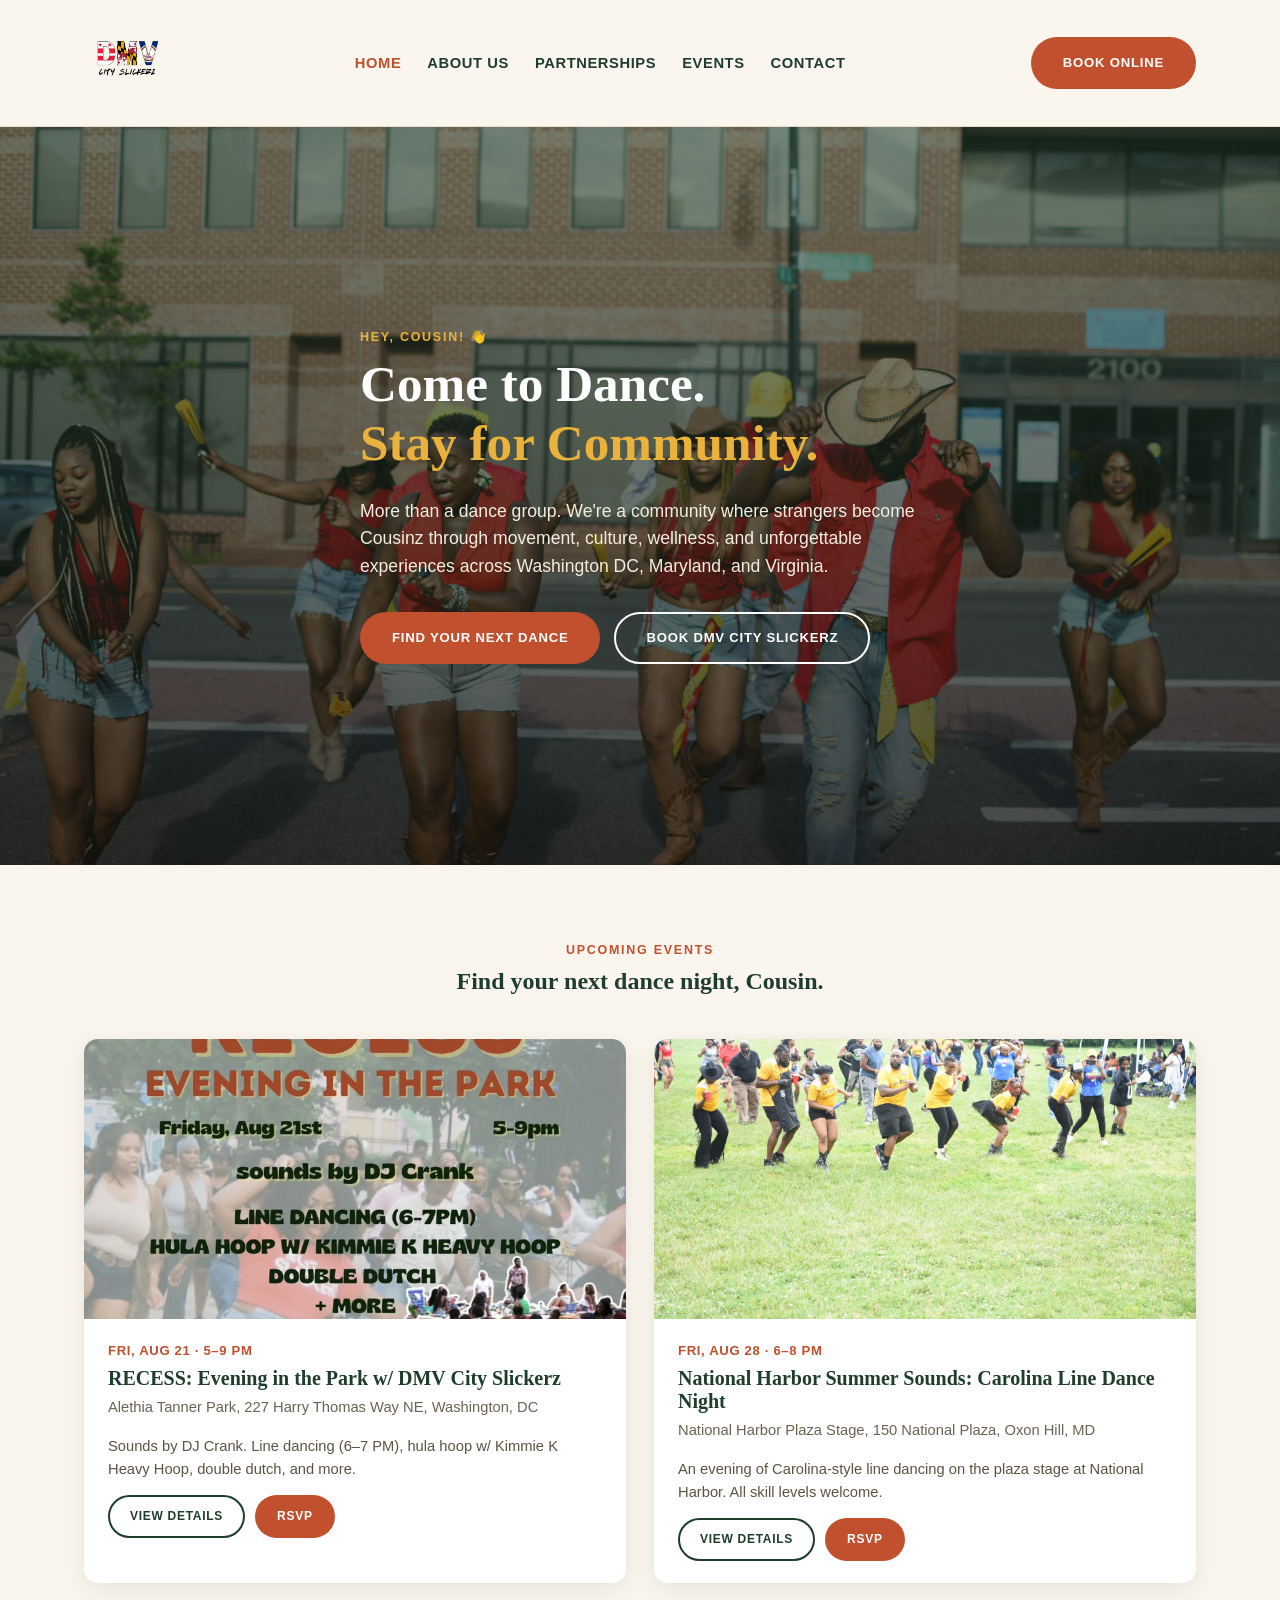
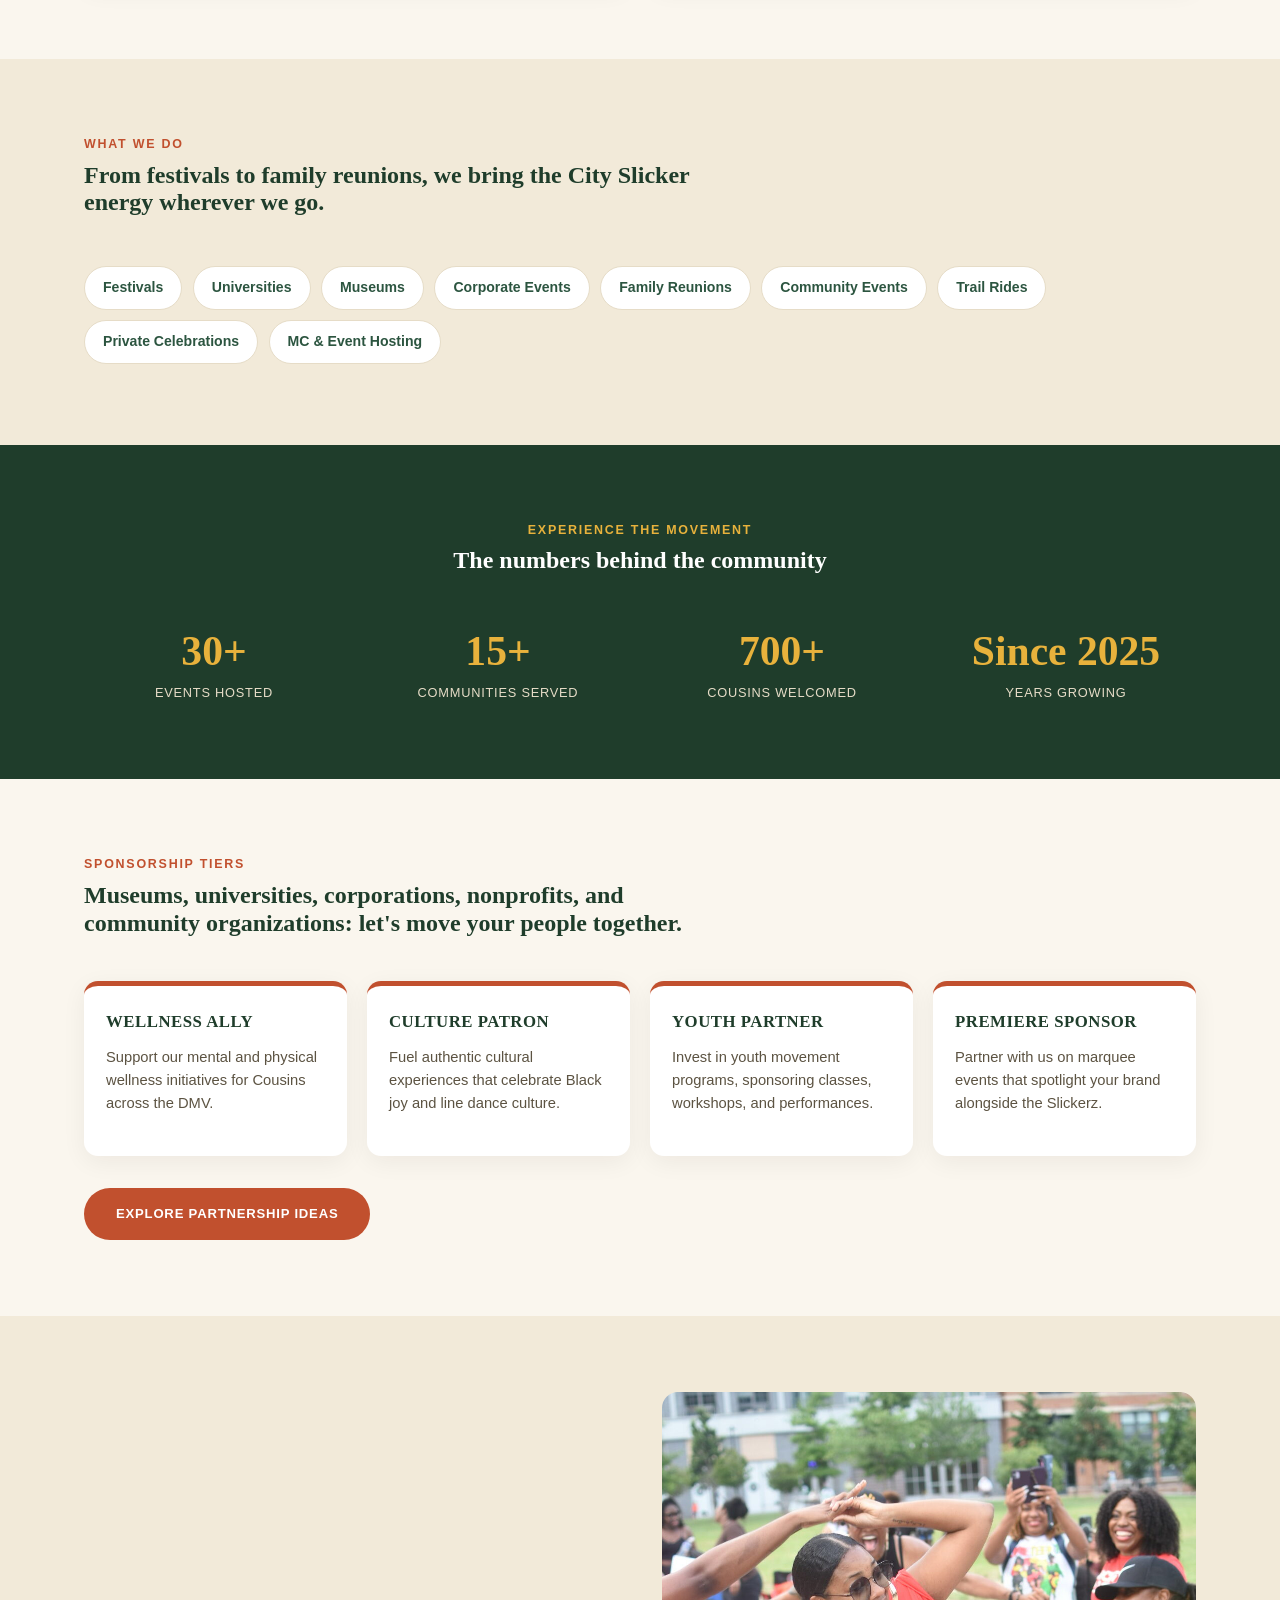
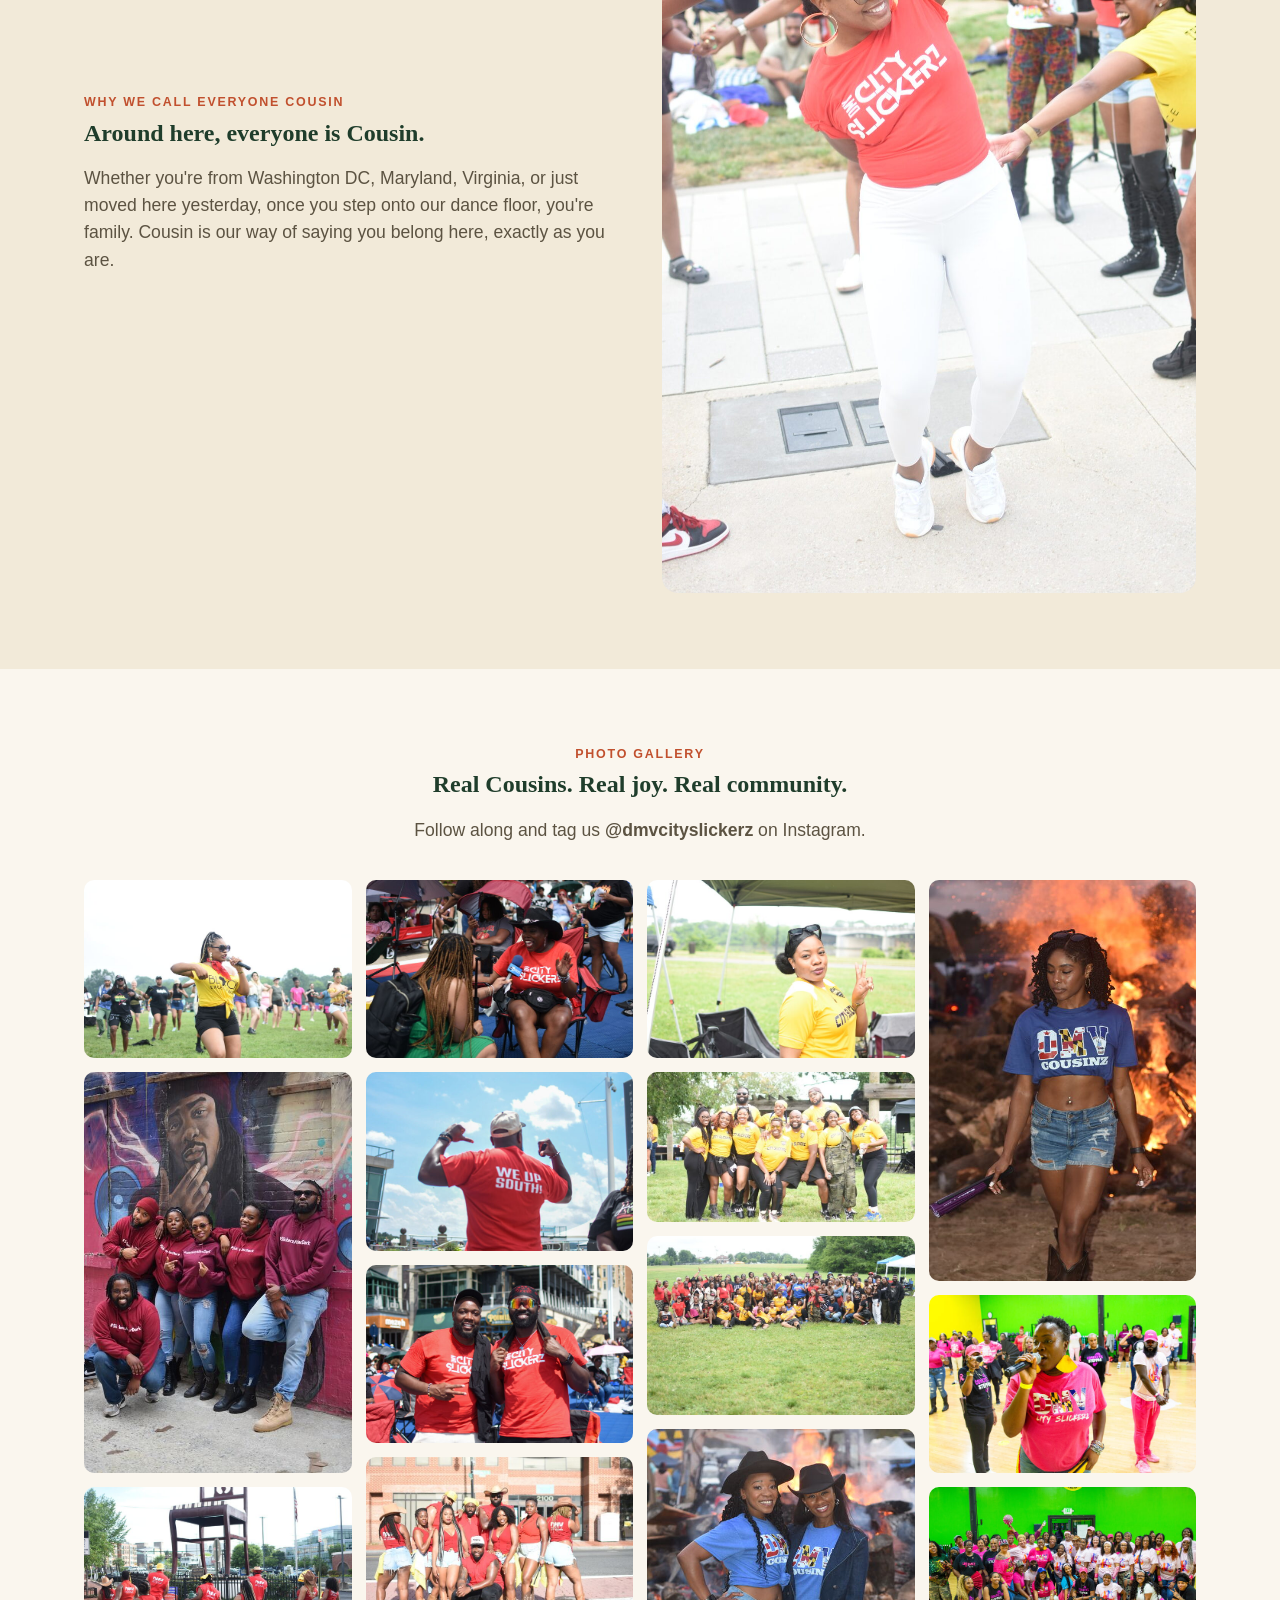
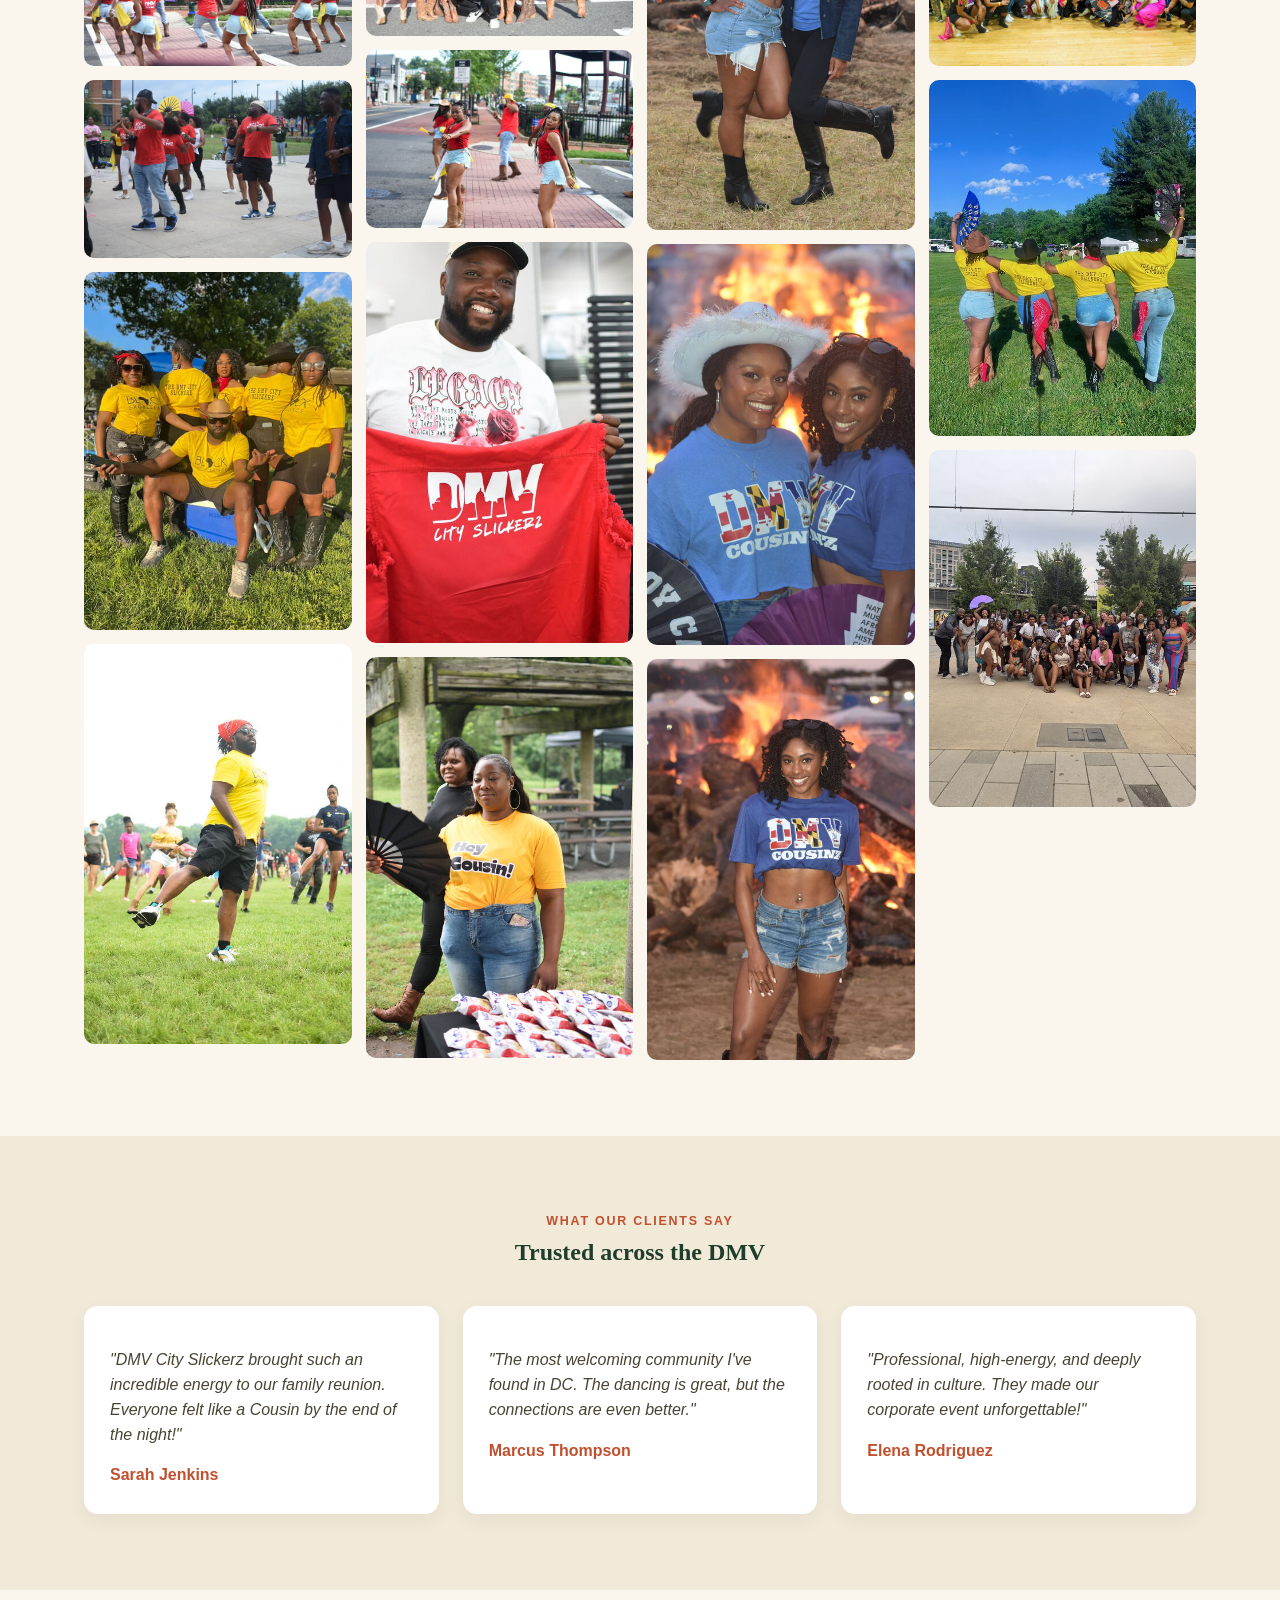
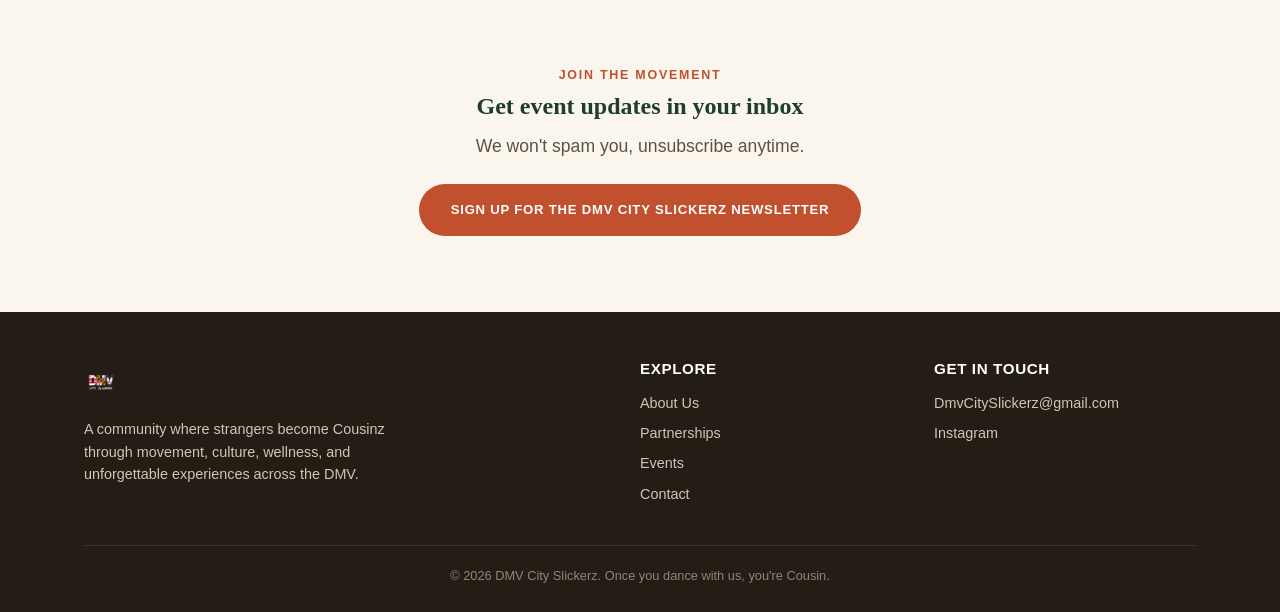
==== commit 698a8281: "Replace iframe with a sign-up link for newsletter" ====
--- a/index.html
+++ b/index.html
@@ -215,10 +215,7 @@
     <span class="eyebrow">Join the Movement</span>
     <h2>Get event updates in your inbox</h2>
     <p class="subtitle" style="max-width:520px;margin:0 auto 24px;">We won't spam you, unsubscribe anytime.</p>
-    <div style="max-width:440px;margin:0 auto;">
-      <iframe src="https://docs.google.com/forms/d/e/1FAIpQLSc3lVFlGZER39uaSEDtjcHimpF_yqcGWyCvwe_vWuXPU8_1ig/viewform?embedded=true" width="100%" height="480" frameborder="0" style="border-radius:16px;">Loading&hellip;</iframe>
-    </div>
-    <p style="font-size:.85rem;color:#8f8672;margin-top:10px;">Having trouble with the form? <a href="https://docs.google.com/forms/d/e/1FAIpQLSc3lVFlGZER39uaSEDtjcHimpF_yqcGWyCvwe_vWuXPU8_1ig/viewform" target="_blank" rel="noopener" style="color:var(--rust);">Open it in a new tab</a>.</p>
+    <a href="https://docs.google.com/forms/d/e/1FAIpQLSc3lVFlGZER39uaSEDtjcHimpF_yqcGWyCvwe_vWuXPU8_1ig/viewform" target="_blank" rel="noopener" class="btn btn-rust">Sign Up for the DMV City Slickerz Newsletter</a>
   </div>
 </section>
 
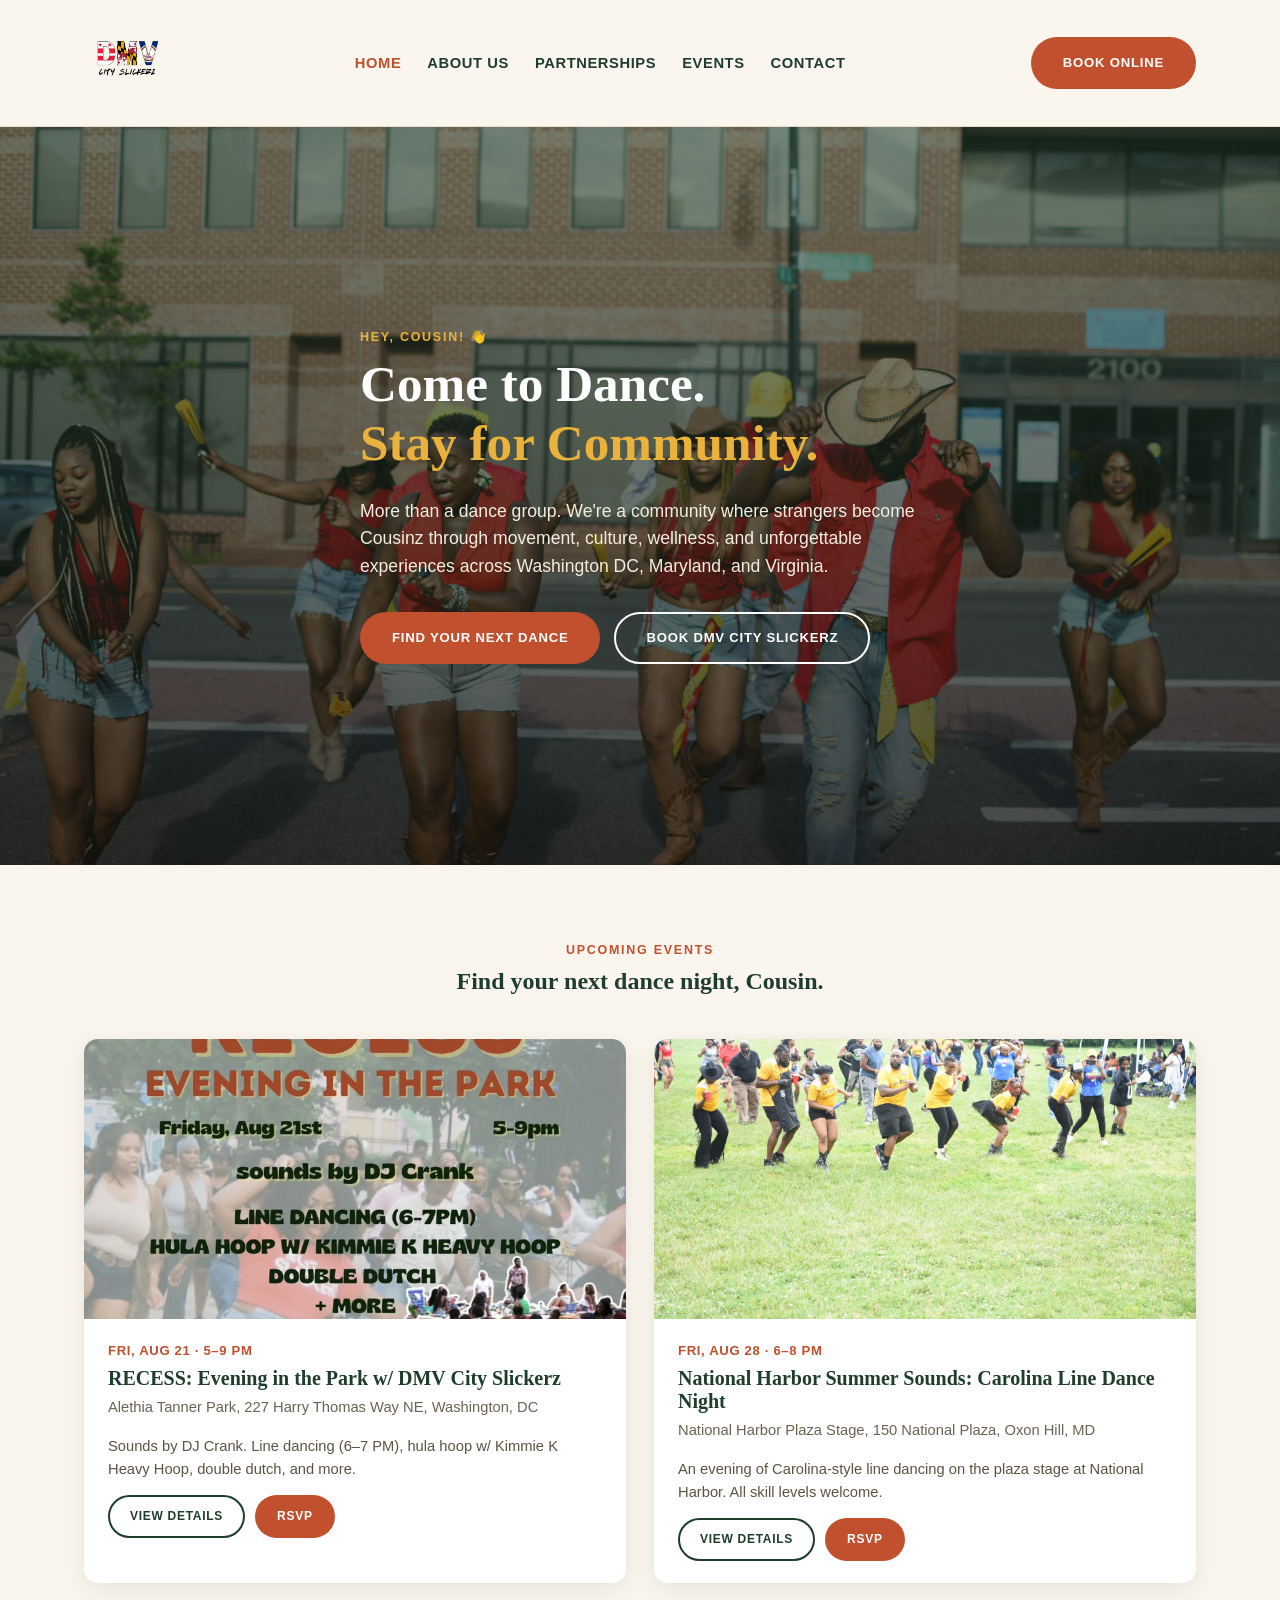
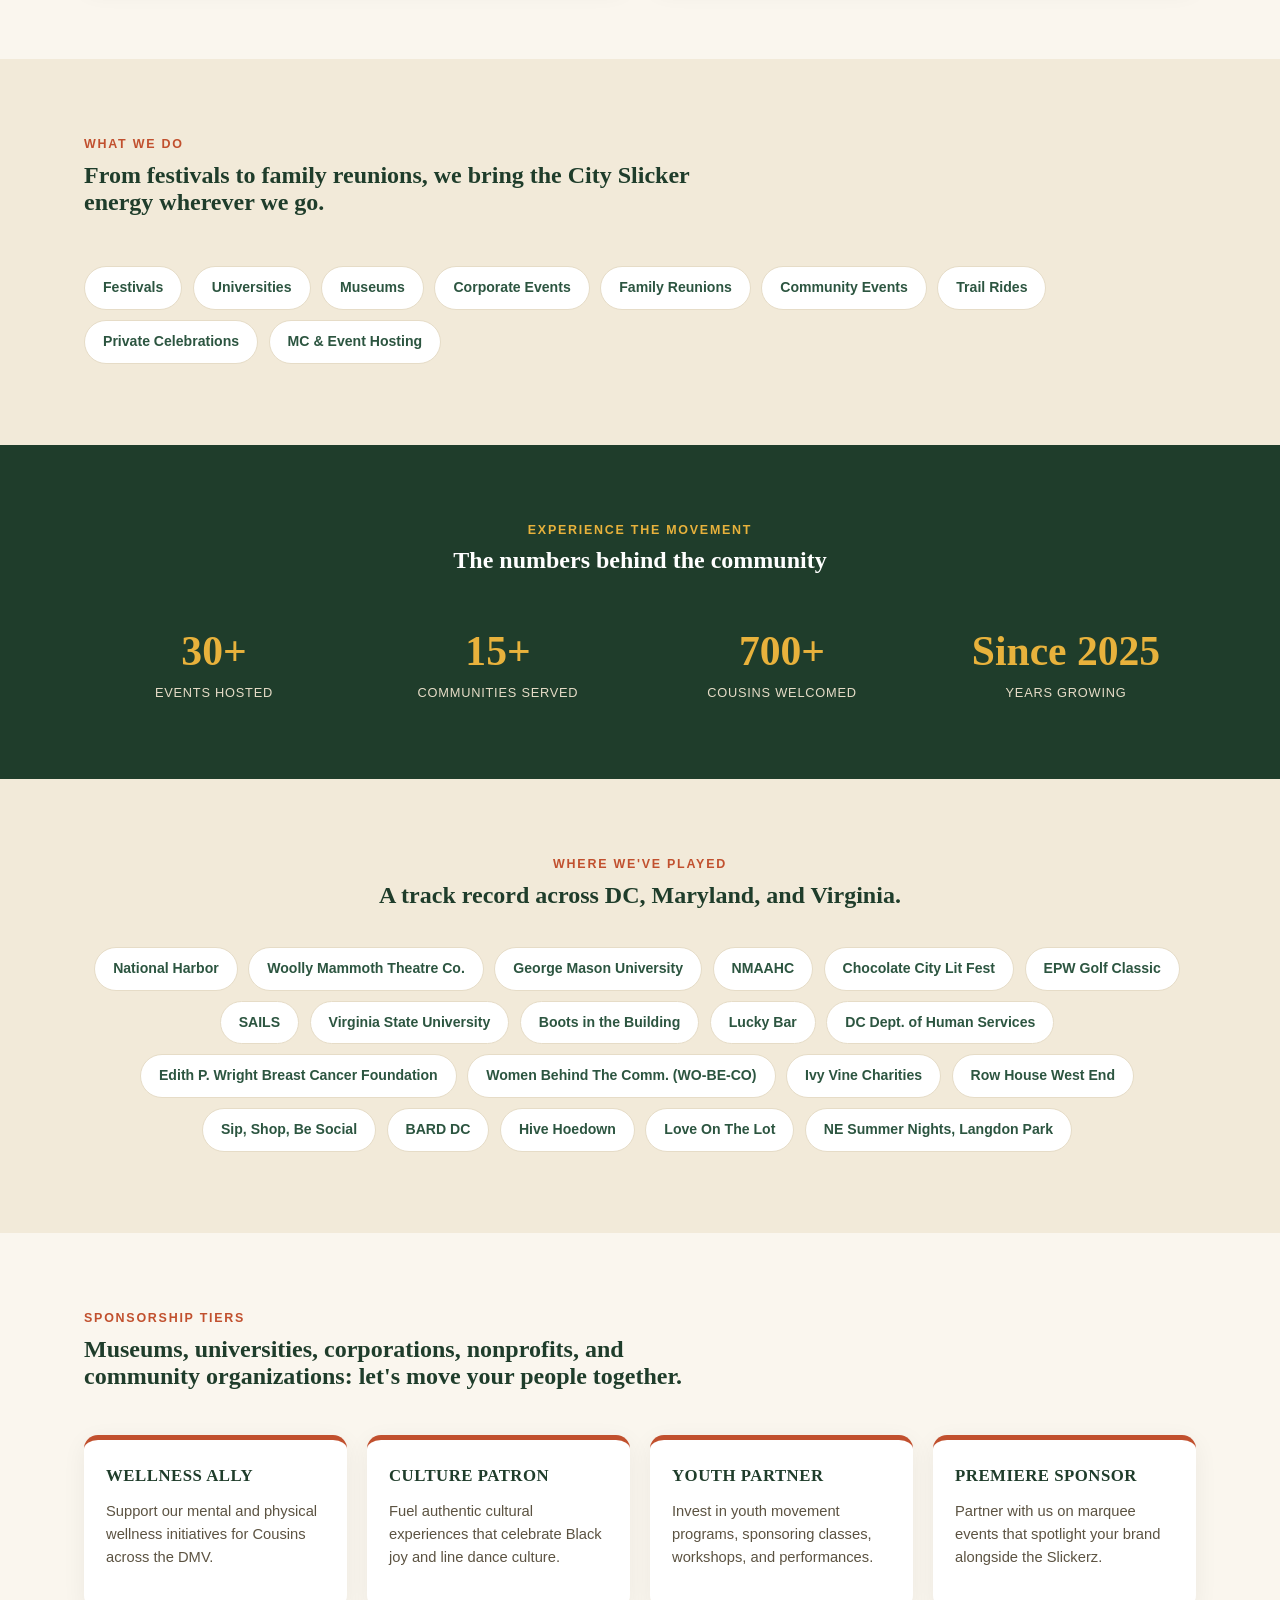
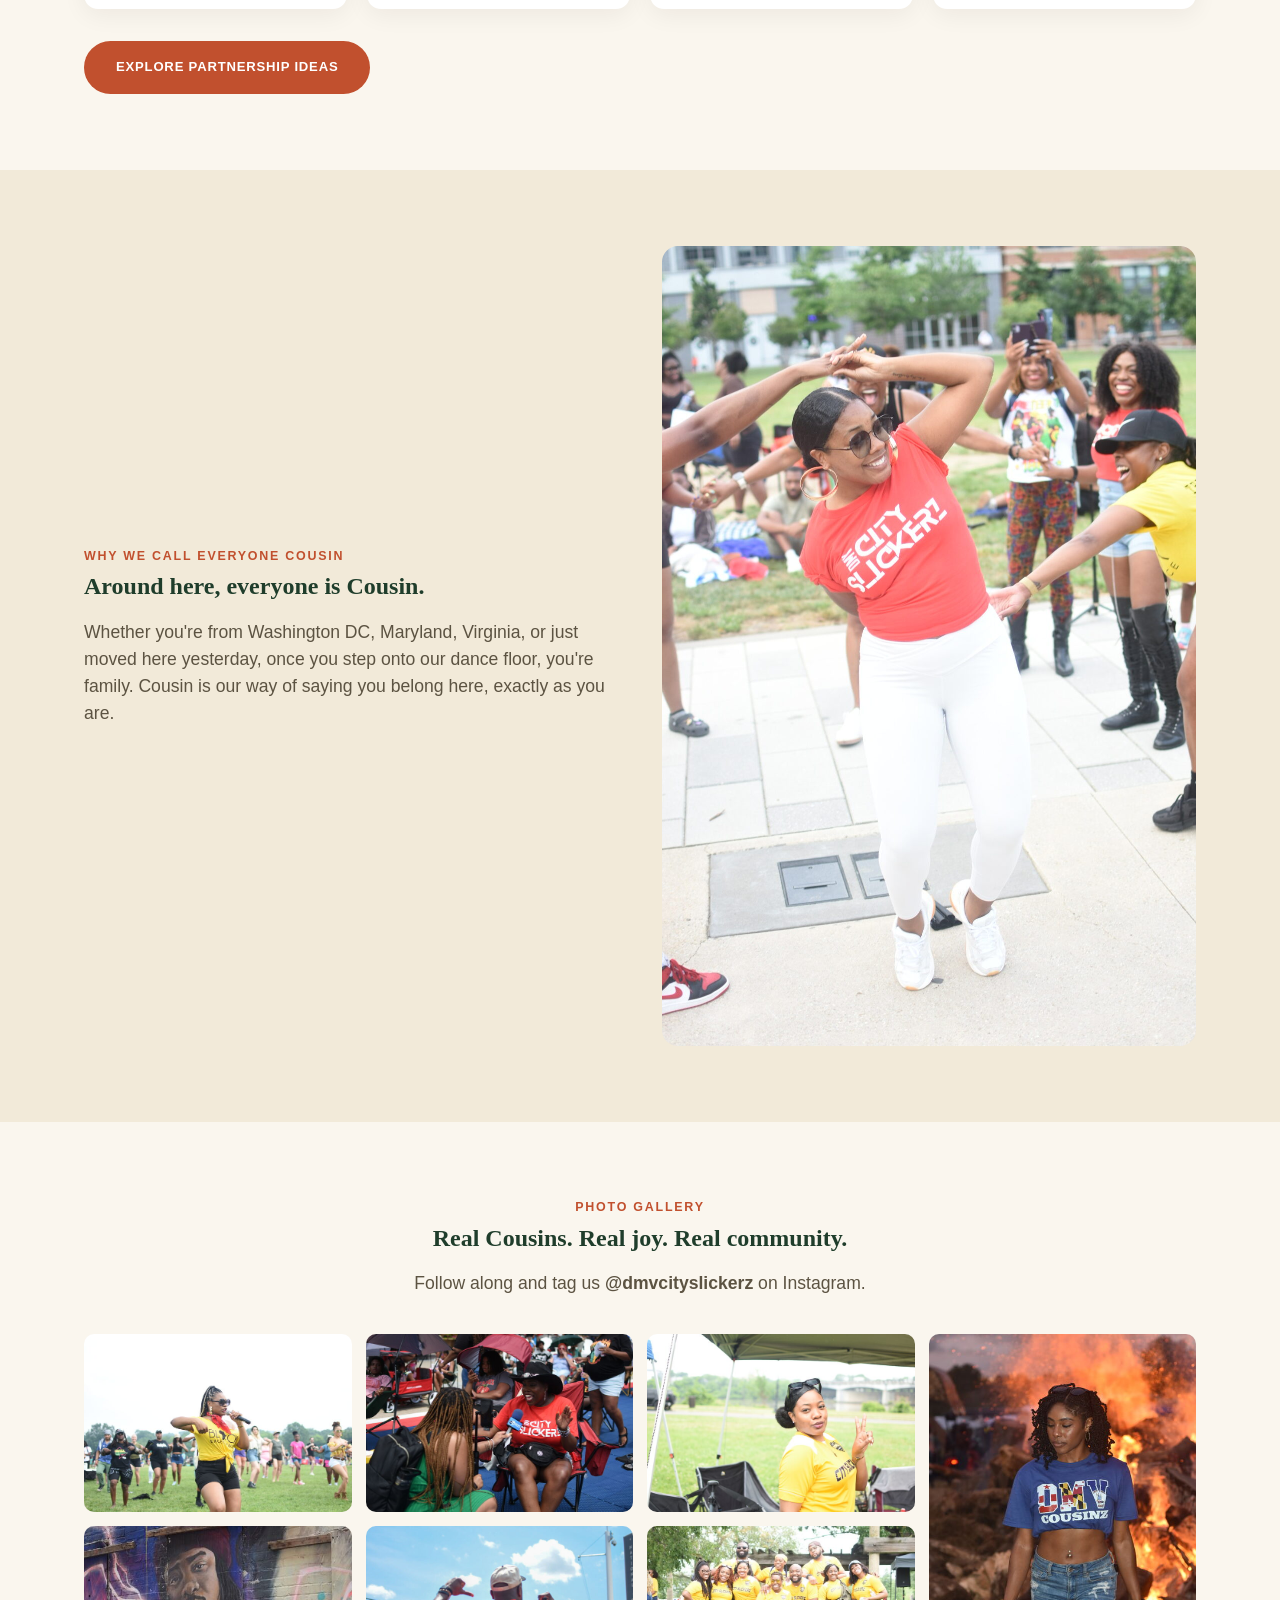
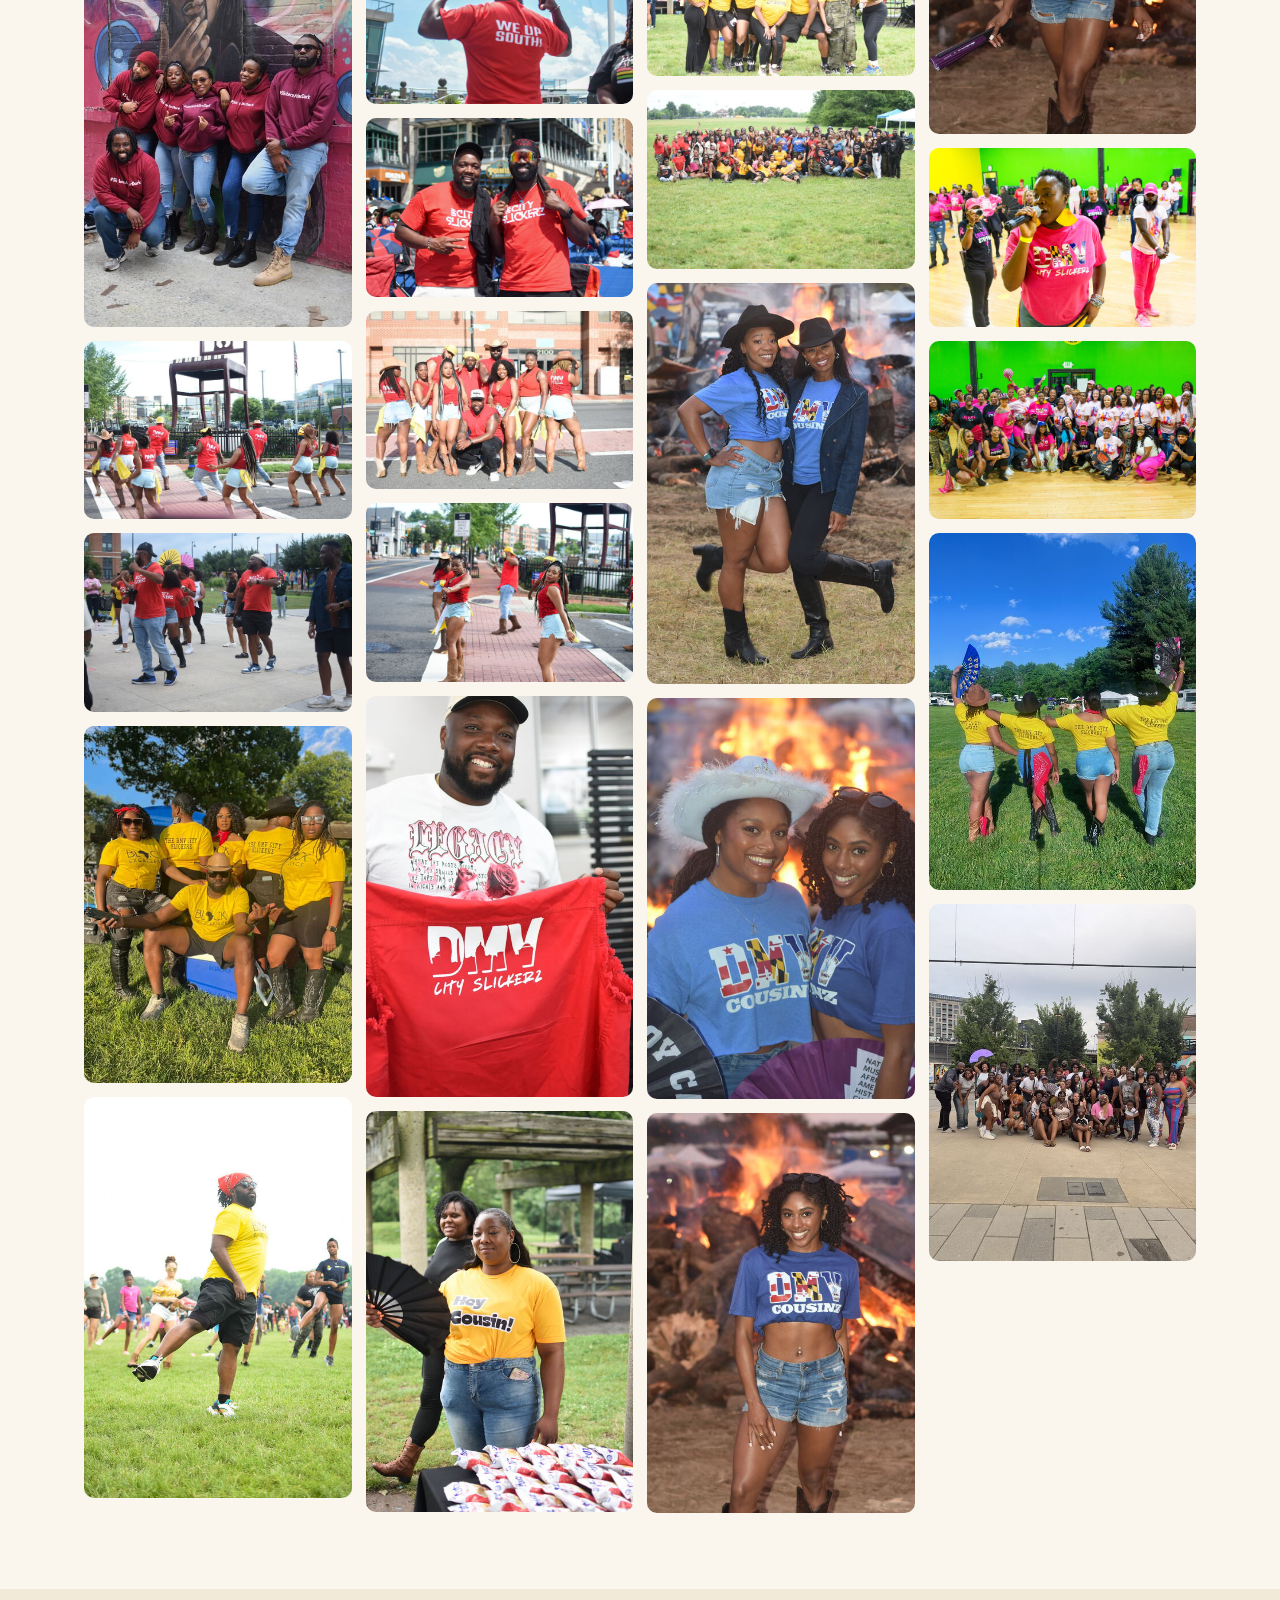
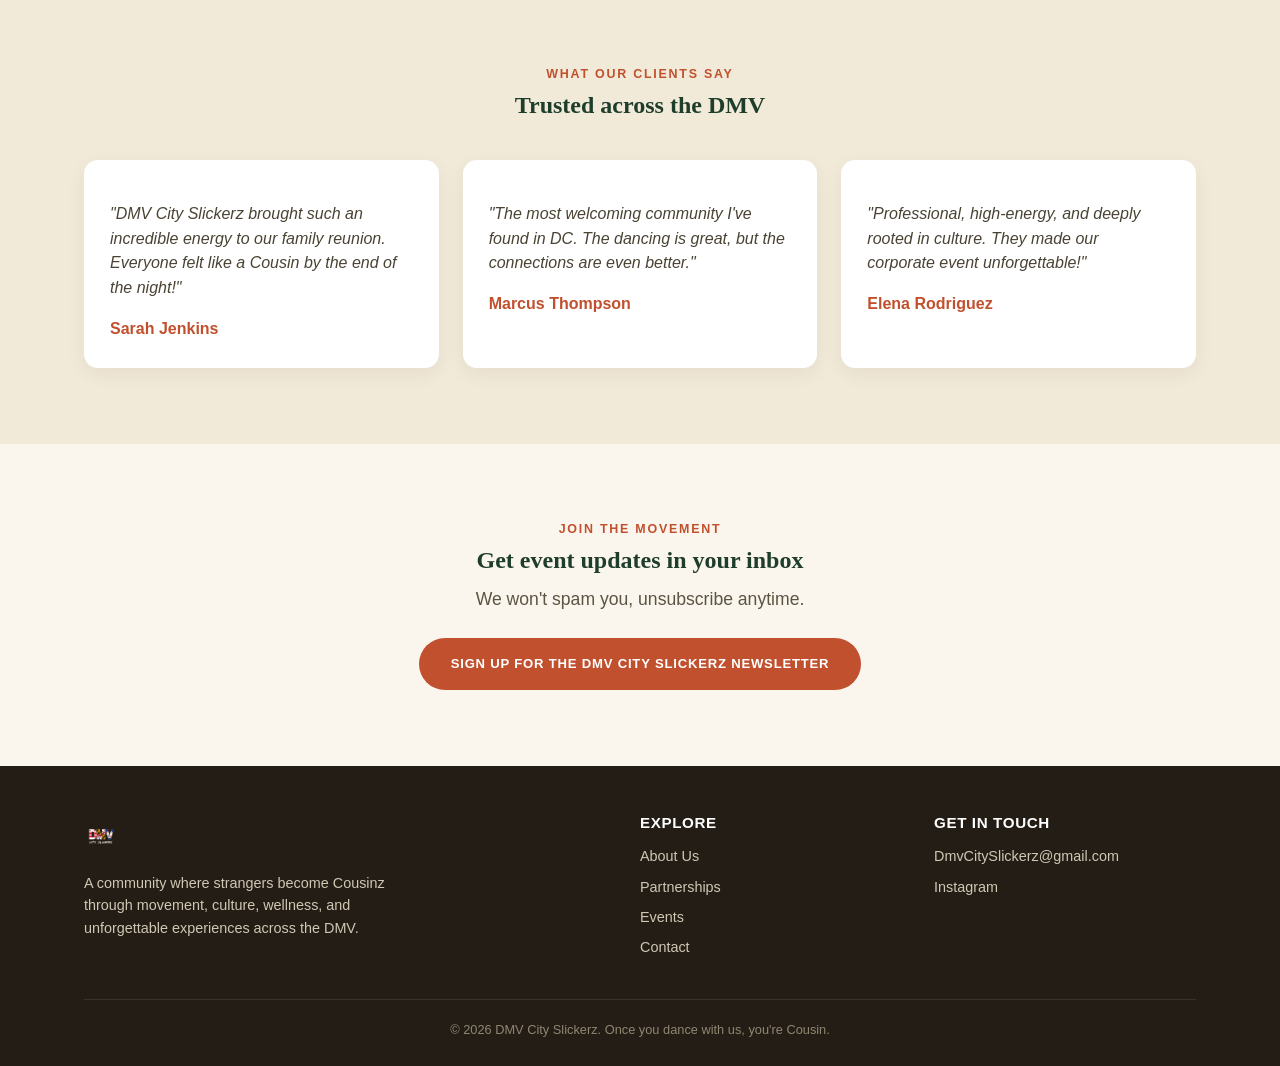
==== commit 3cc25af8: "Add section for previous events played Added a new section listing previous events in DC, Maryland, " ====
--- a/index.html
+++ b/index.html
@@ -106,6 +106,37 @@
       <div><div class="stat-num">15+</div><div class="stat-label">Communities Served</div></div>
       <div><div class="stat-num">700+</div><div class="stat-label">Cousins Welcomed</div></div>
       <div><div class="stat-num">Since 2025</div><div class="stat-label">Years Growing</div></div>
+    </div>
+  </div>
+</section>
+
+<section class="section-alt">
+  <div class="wrap">
+    <div class="section-head center" style="margin:0 auto 32px;">
+      <span class="eyebrow">Where We've Played</span>
+      <h2>A track record across DC, Maryland, and Virginia.</h2>
+    </div>
+    <div class="center">
+      <span class="tag-pill">National Harbor</span>
+      <span class="tag-pill">Woolly Mammoth Theatre Co.</span>
+      <span class="tag-pill">George Mason University</span>
+      <span class="tag-pill">NMAAHC</span>
+      <span class="tag-pill">Chocolate City Lit Fest</span>
+      <span class="tag-pill">EPW Golf Classic</span>
+      <span class="tag-pill">SAILS</span>
+      <span class="tag-pill">Virginia State University</span>
+      <span class="tag-pill">Boots in the Building</span>
+      <span class="tag-pill">Lucky Bar</span>
+      <span class="tag-pill">DC Dept. of Human Services</span>
+      <span class="tag-pill">Edith P. Wright Breast Cancer Foundation</span>
+      <span class="tag-pill">Women Behind The Comm. (WO-BE-CO)</span>
+      <span class="tag-pill">Ivy Vine Charities</span>
+      <span class="tag-pill">Row House West End</span>
+      <span class="tag-pill">Sip, Shop, Be Social</span>
+      <span class="tag-pill">BARD DC</span>
+      <span class="tag-pill">Hive Hoedown</span>
+      <span class="tag-pill">Love On The Lot</span>
+      <span class="tag-pill">NE Summer Nights, Langdon Park</span>
     </div>
   </div>
 </section>
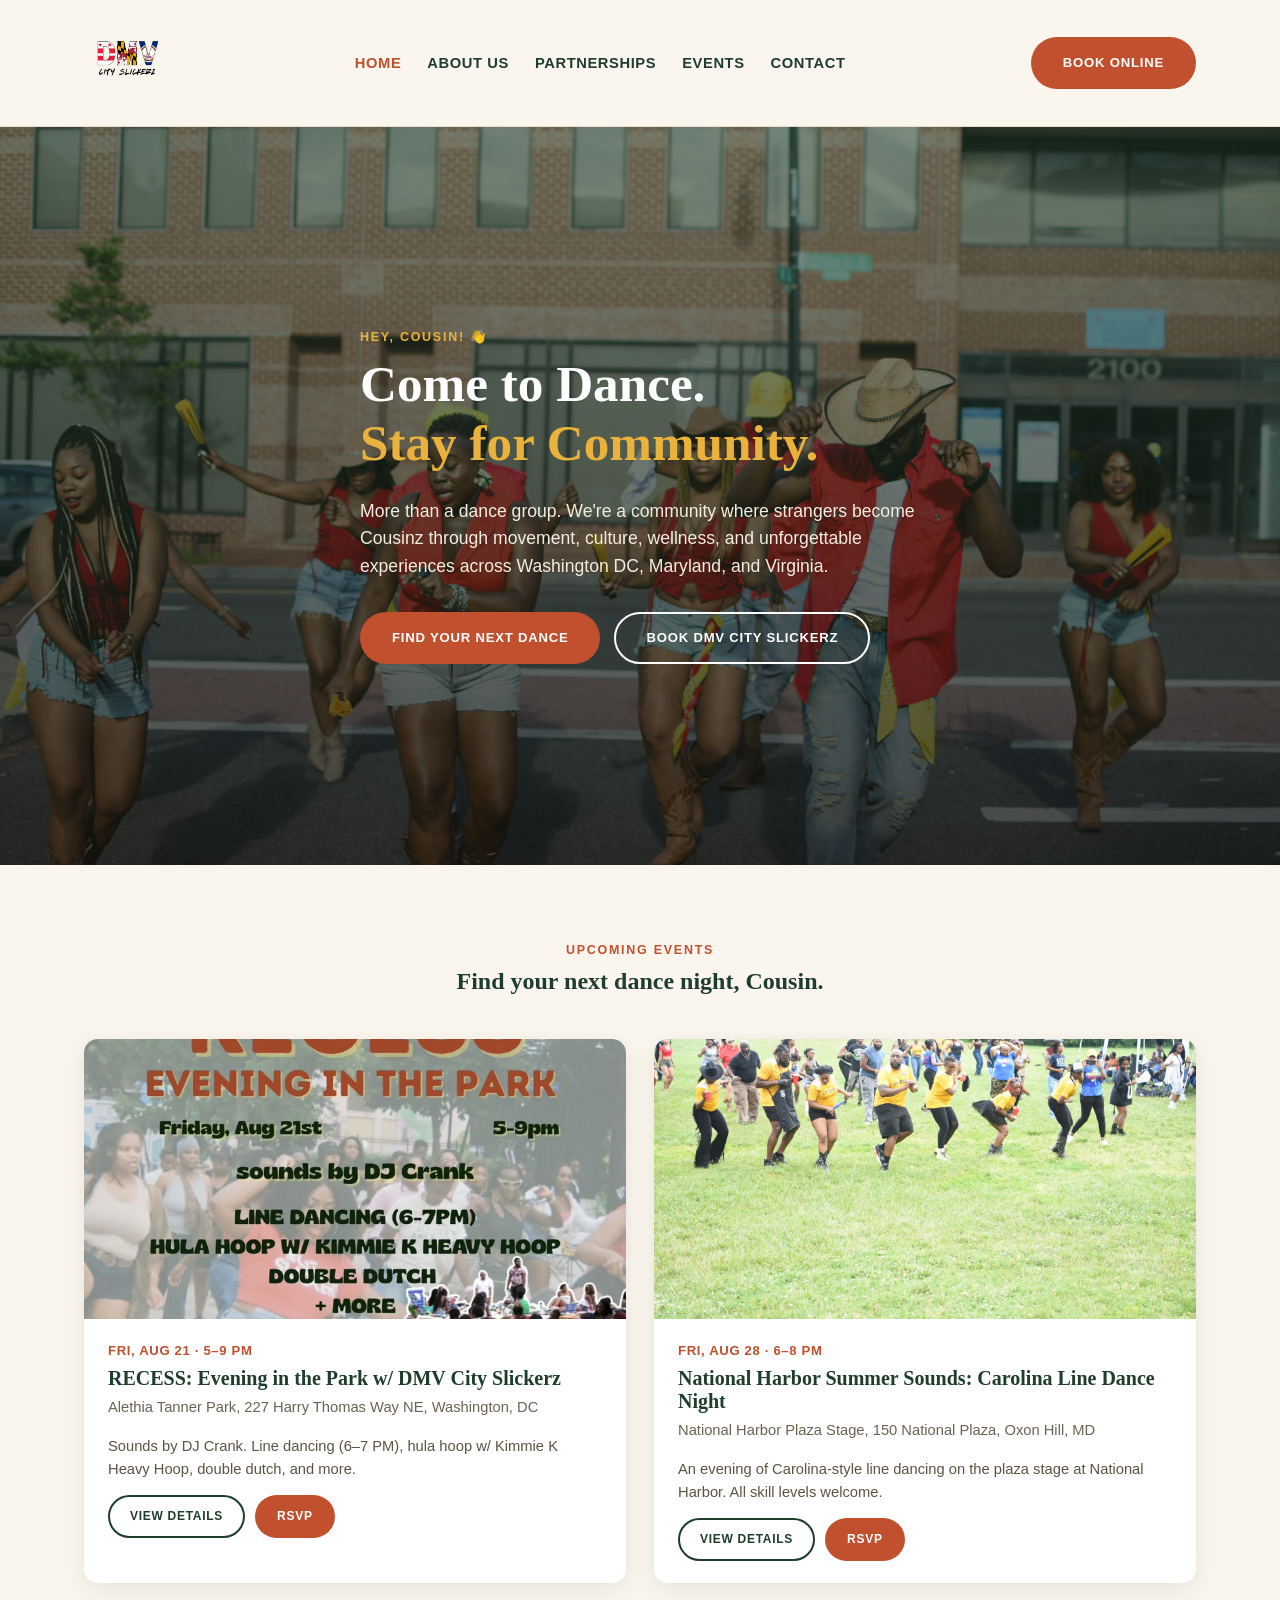
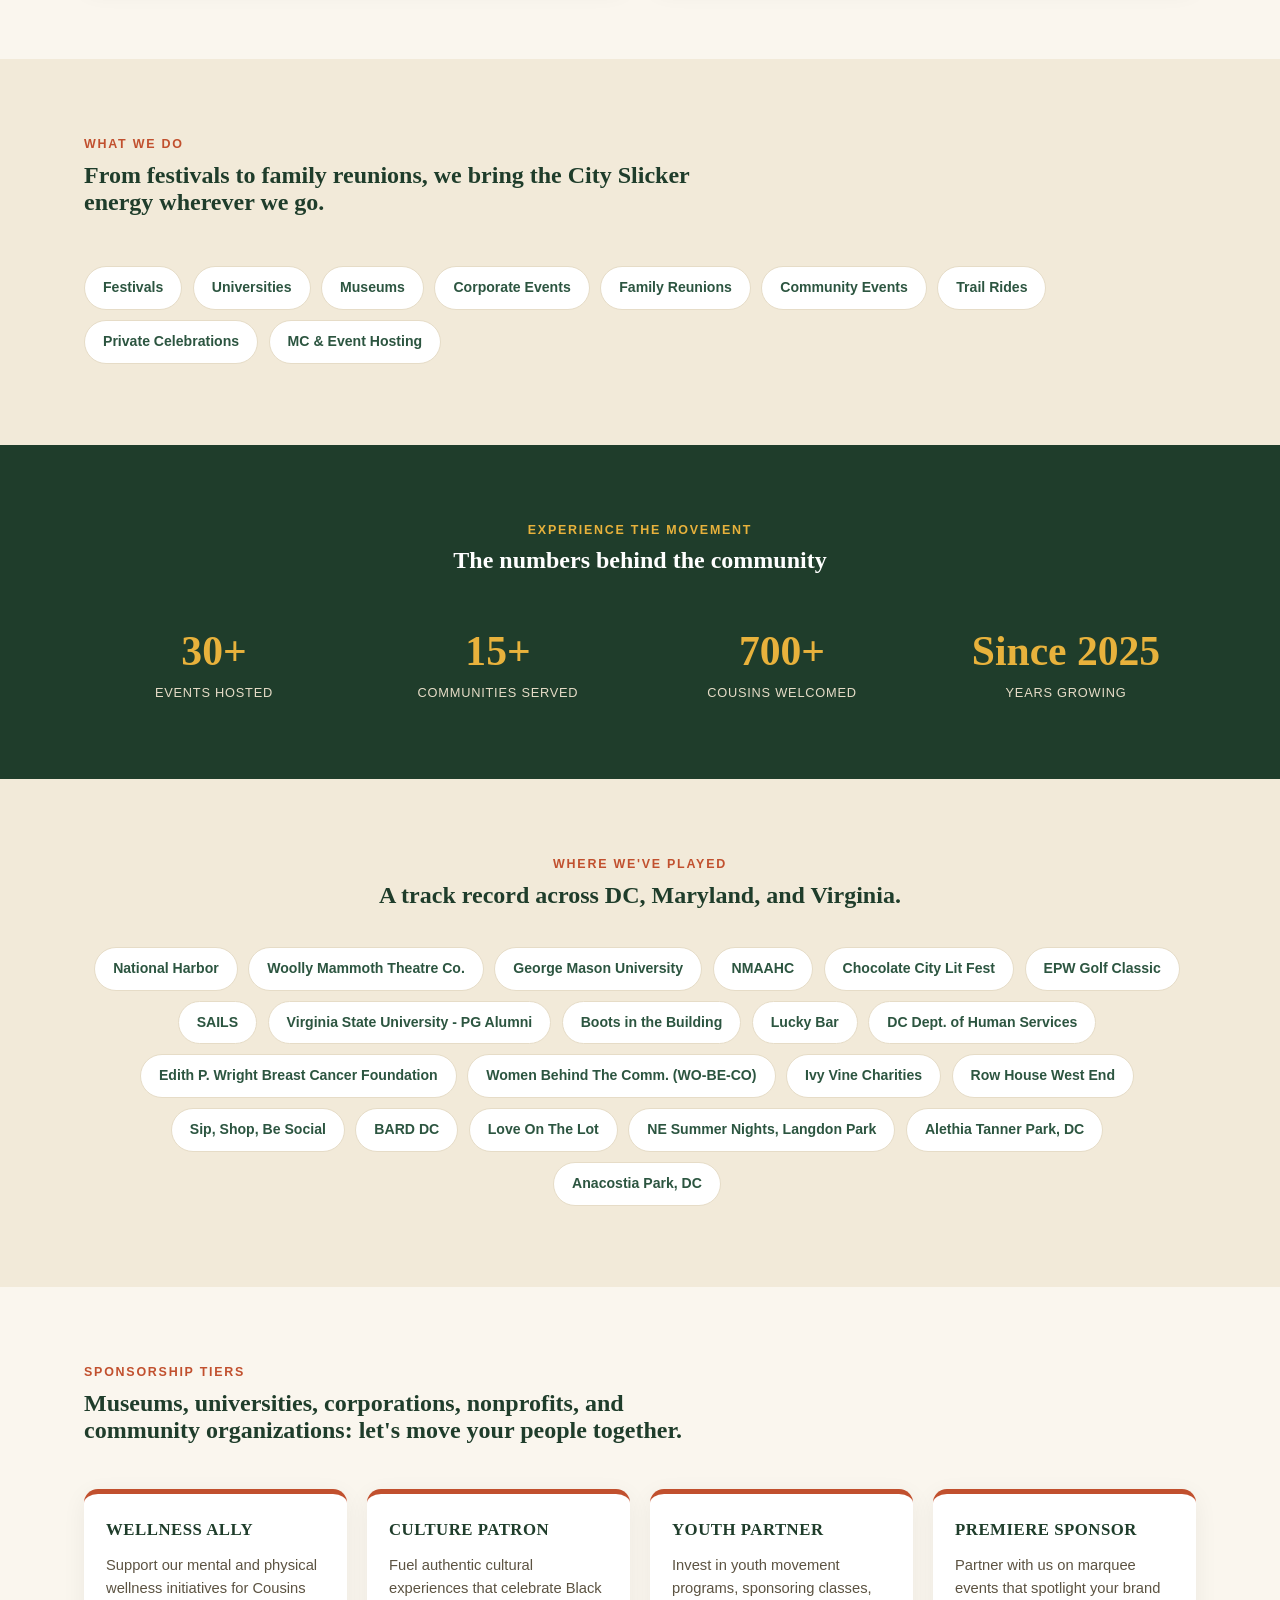
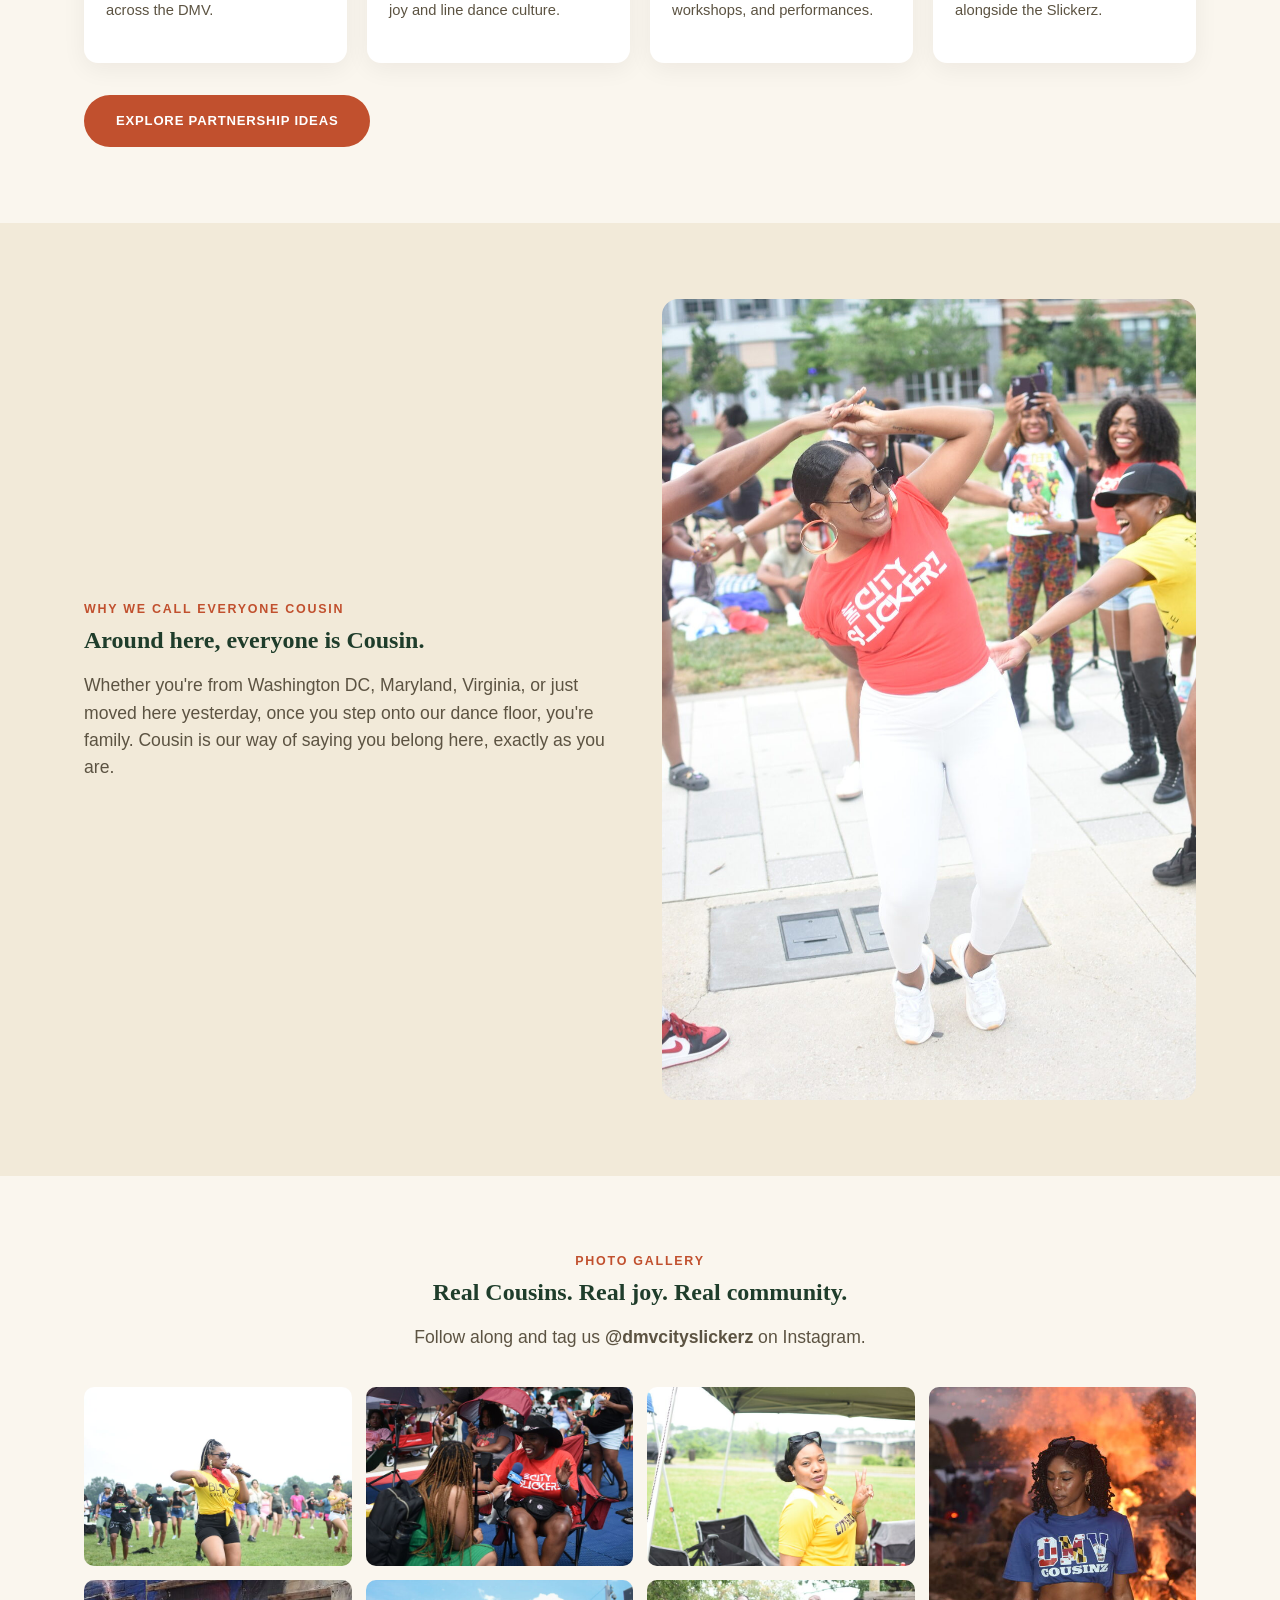
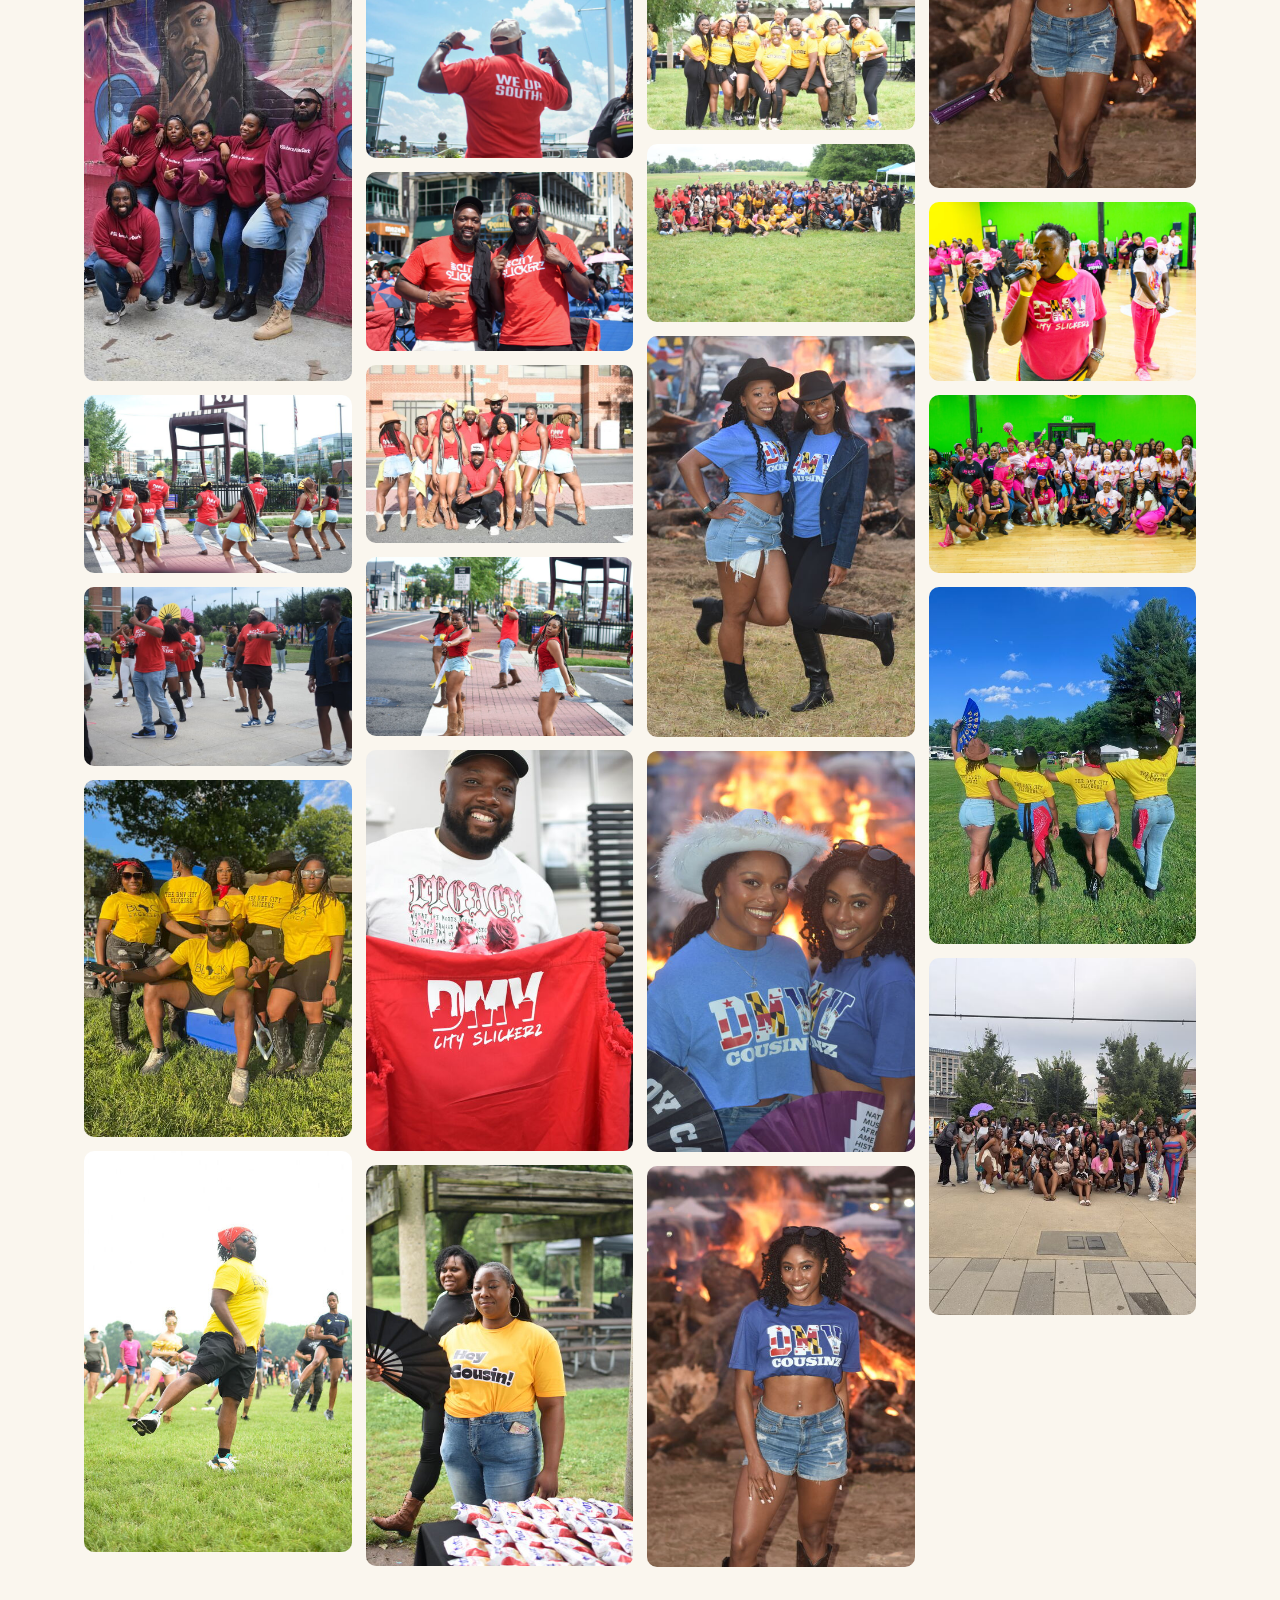
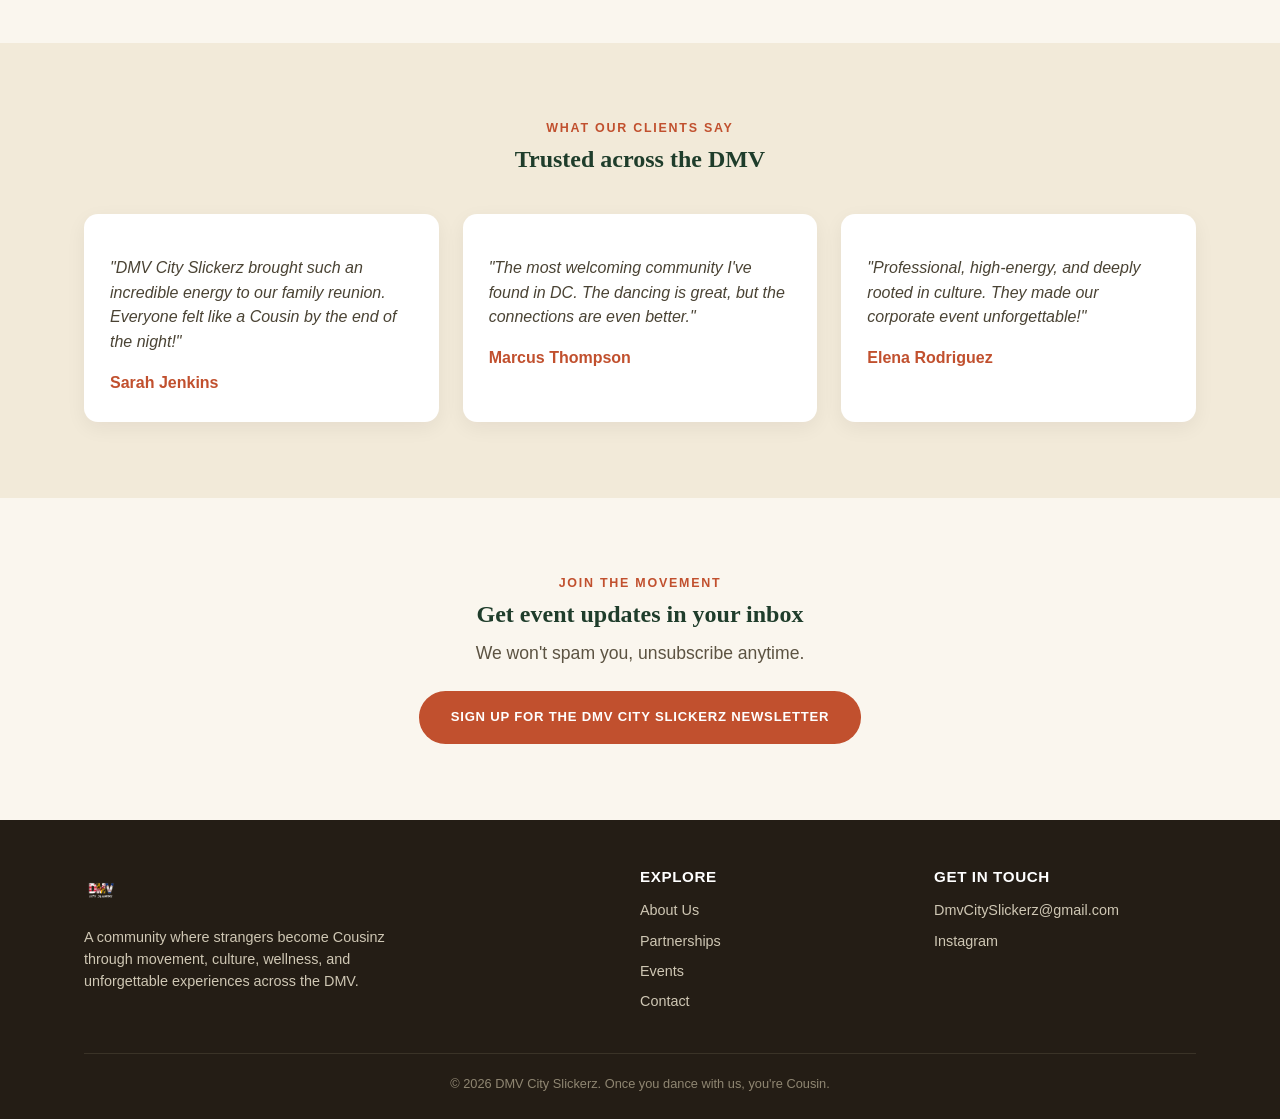
==== commit d9684f80: "Update Where We've Played list" ====
--- a/index.html
+++ b/index.html
@@ -124,7 +124,7 @@
       <span class="tag-pill">Chocolate City Lit Fest</span>
       <span class="tag-pill">EPW Golf Classic</span>
       <span class="tag-pill">SAILS</span>
-      <span class="tag-pill">Virginia State University</span>
+      <span class="tag-pill">Virginia State University - PG Alumni</span>
       <span class="tag-pill">Boots in the Building</span>
       <span class="tag-pill">Lucky Bar</span>
       <span class="tag-pill">DC Dept. of Human Services</span>
@@ -134,9 +134,10 @@
       <span class="tag-pill">Row House West End</span>
       <span class="tag-pill">Sip, Shop, Be Social</span>
       <span class="tag-pill">BARD DC</span>
-      <span class="tag-pill">Hive Hoedown</span>
       <span class="tag-pill">Love On The Lot</span>
       <span class="tag-pill">NE Summer Nights, Langdon Park</span>
+      <span class="tag-pill">Alethia Tanner Park, DC</span>
+      <span class="tag-pill">Anacostia Park, DC</span>
     </div>
   </div>
 </section>
